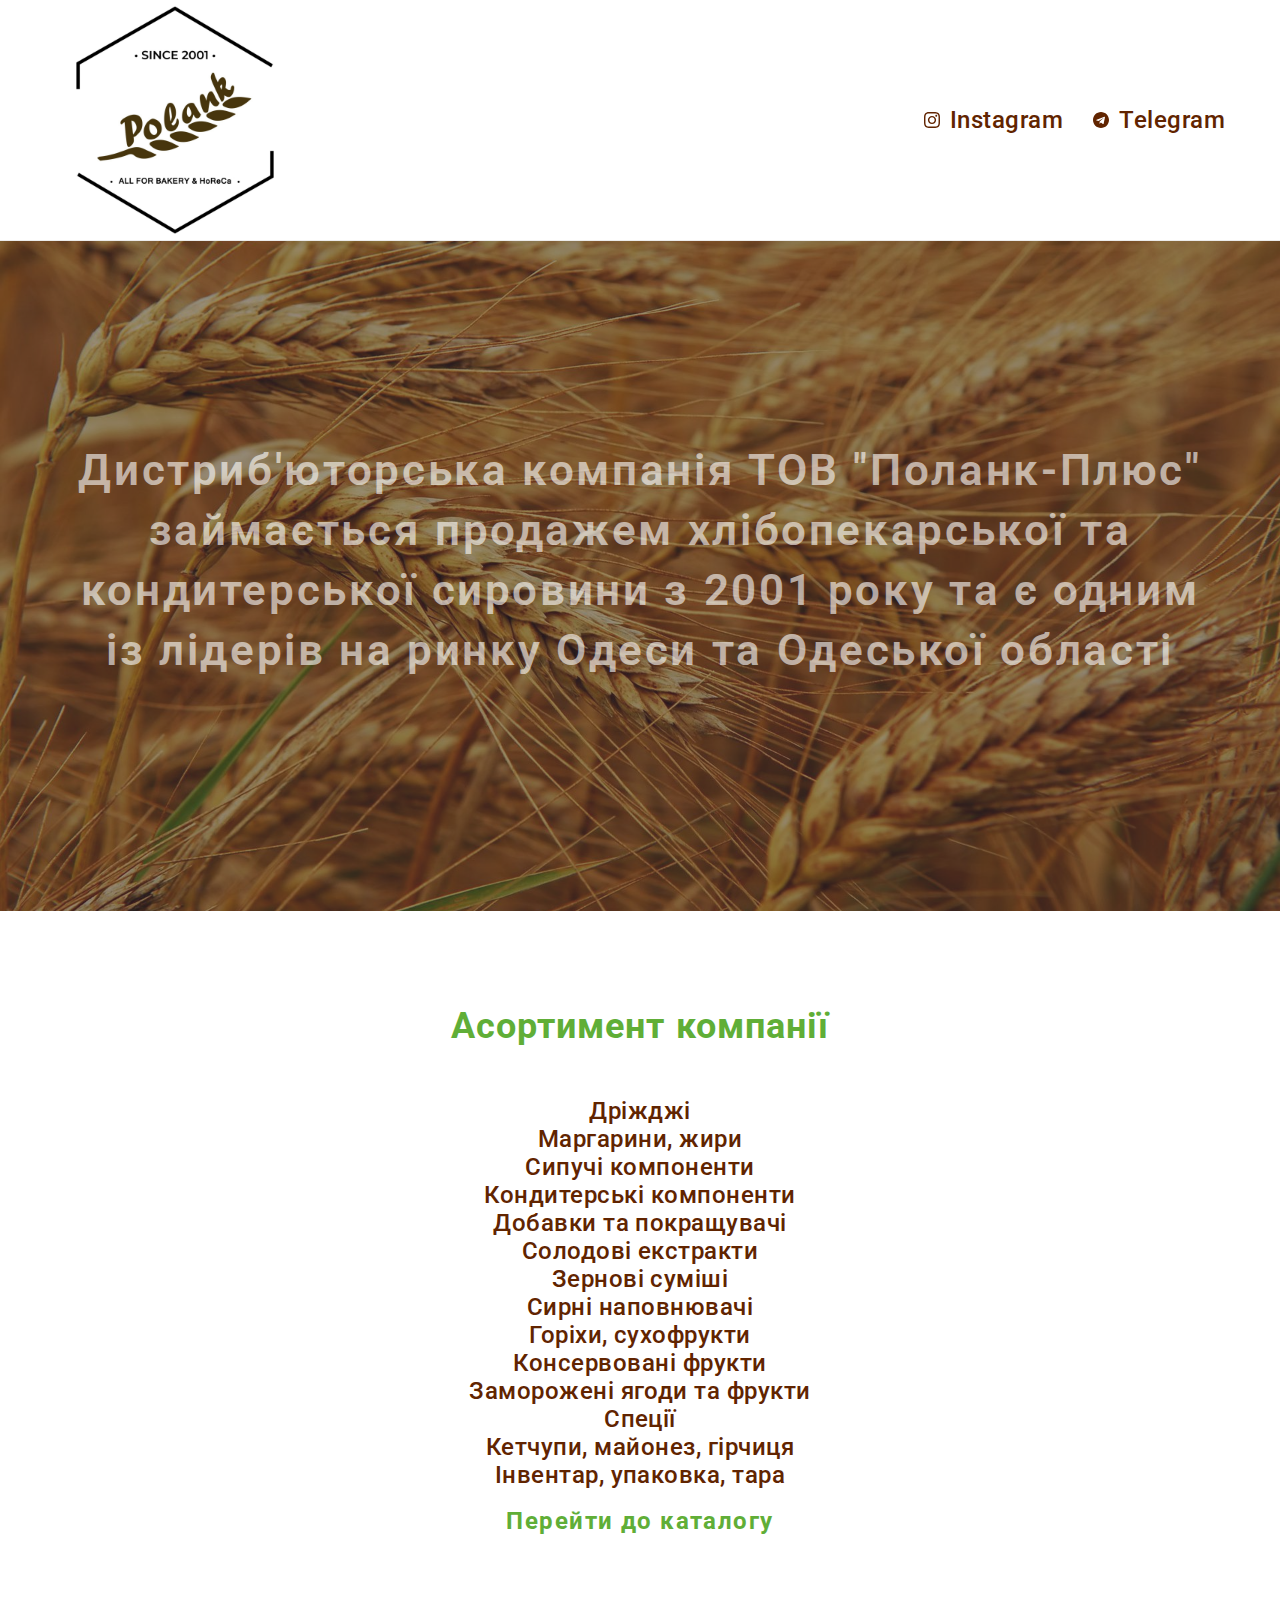
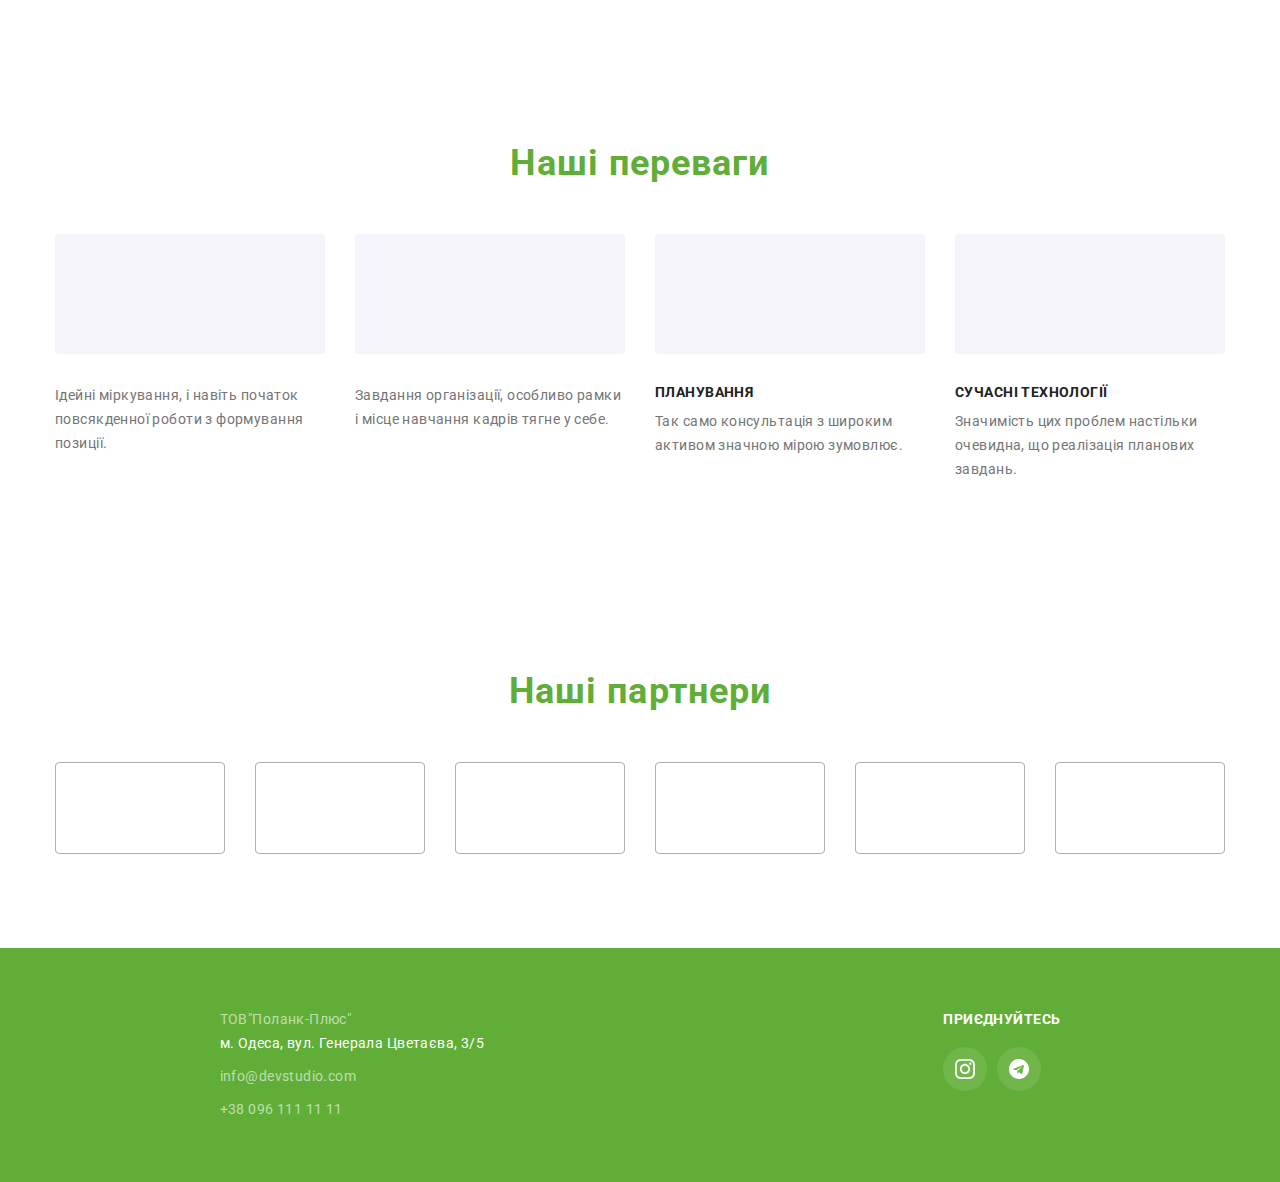
==== index.html @ c9518c66 "2" ====
<!DOCTYPE html>
<html lang="uk">
  <head>
    <meta charset="UTF-8" />
    <meta http-equiv="X-UA-Compatible" content="IE=edge" />
    <meta name="viewport" content="width=device-width, initial-scale=1.0" />
    <link
      rel="stylesheet"
      href="https://cdnjs.cloudflare.com/ajax/libs/modern-normalize/1.1.0/modern-normalize.min.css    "
    />
    <link rel="stylesheet" href="./css/main.min.css" />

    <title>Document</title>
    <link rel="preconnect" href="https://fonts.googleapis.com" />
    <link rel="preconnect" href="https://fonts.gstatic.com" crossorigin />
    <link
      href="https://fonts.googleapis.com/css2?family=Raleway:wght@700&family=Roboto:wght@400;500;700;900&display=swap"
      rel="stylesheet"
    />
  </head>
  <body>
    
      <header class="header">
        <div class="header__container container">
          <nav class="nav">
            <img src="./images/logo.png" alt="Logo" width="240px" height="240px">
          </nav>
          <ul class="contacts-list">
            <li class="contacts-list__item item">
      
              <a class="contacts-list__link" href="mailto:info@devstudio.com"
                >
                <svg class="contacts-list__icon " wigth="40" height="40">
                  <use href="./images/symbol-defs.svg#icon-instagram"></use>
                </svg>
                Instagram
              </a>
            </li>
            <li class="contacts-list__item item">
            
              <a class="contacts-list__link" href="tel:+380961111111"
                >
                <svg class="contacts-list__icon" wigth="40" height="40">
                  <use href="./images/symbol-defs.svg#icon-telegram"></use>
                </svg>
              Telegram</a
              >
            </li>
          </ul>
          
        </div>
      </header>
     <section class="section hero">
     <div class="container">
       <p class="hero__title">Дистриб'юторська компанія ТОВ "Поланк-Плюс" займається продажем хлібопекарської та кондитерської сировини з 2001 року та є одним із лідерів на ринку Одеси та Одеської області</p>
      <!-- <button class="hero__button" type="button" data-modal-open>Перейти до каталогу</button> -->
     </div>
    </section>
     <section class="section">
     <div class="container">
      <h2 class="title">Асортимент компанії</h2>
      <ul class="price">
        <li class="price-position">Дріжджі</li>
        <li class="price-position">Маргарини, жири</li>
        <li class="price-position">Сипучі компоненти</li>
        <li class="price-position">Кондитерські компоненти</li>
        <li class="price-position">Добавки та покращувачі</li>
        <li class="price-position">Солодові екстракти</li>
        <li class="price-position">Зернові суміші</li>
        <li class="price-position">Сирні наповнювачі</li>
        <li class="price-position">Горіхи, сухофрукти</li>
        <li class="price-position">Консервовані фрукти</li>
        <li class="price-position">Заморожені ягоди та фрукти</li>
        <li class="price-position">Спеції</li>
        <li class="price-position">Кетчупи, майонез, гірчиця</li>
        <li class="price-position">Інвентар, упаковка, тара</li>
      </ul>
      <button class="hero__button" type="button" data-modal-open>Перейти до каталогу</button>
     </div>
    </section>
    <section class="section">
      <div class="container">
       <h2 class="title">Наші переваги</h2>
        <ul class="benefits">
         <li class="item benefits__item">
           <div class="benefits__icon">
             <svg widht="70" height="70">
             <use href="./images/icons.svg#icon-antenna--"></use>
             </svg>
           </div>  
           <h3 class="benefits__title"></h3>
           <p class="benefits__text">
             Ідейні міркування, і навіть початок повсякденної роботи з формування
             позиції.
           </p>
         </li>
         <li class="item benefits__item">
           <div class="benefits__icon">
             <svg widht="70" height="70">
               <use href="./images/icons.svg#icon-clock"></use>
             </svg>
           </div>
           <h3 class="benefits__title"></h3>
           <p class="benefits__text">
             Завдання організації, особливо рамки і місце навчання кадрів тягне у
             себе.
           </p>
         </li>
         <li class="item benefits__item">
           <div class="benefits__icon">
             <svg widht="70" height="70">
               <use href="./images/icons.svg#icon-diagram"></use>
             </svg>
           </div>
           <h3 class="benefits__title">ПЛАНУВАННЯ</h3>
           <p class="benefits__text">
             Так само консультація з широким активом значною мірою зумовлює.
           </p>
         </li>
         <li class="item benefits__item">
           
           <div class="benefits__icon">
             <svg  widht="70" height="70">
               <use href="./images/icons.svg#icon-astronaut"></use>
             </svg>
           </div>
           <h3 class="benefits__title">СУЧАСНІ ТЕХНОЛОГІЇ</h3>
           <p class="benefits__text">
             Значимість цих проблем настільки очевидна, що реалізація планових
             завдань.
           </p>
         </li>
       </ul>
      </div>
    </section>
    <!-- <section class="about section">
     <div class="container">
      <h2 class="title">Наші переваги</h2>
      <ul class="section-work">
        <li class="item">
          <img src="./images/q.jpg" alt="Приклад робіт 1" width="370" />
          <div class="img-caption">Десктопні додатки</div>
        </li>
        <li class="item">
          <img src="./images/w.jpg" alt="Приклад робіт 2" width="370" />
          <div class="img-caption">Мобільні додатки</div>
        </li>
        <li class="item">
          <img src="./images/e.jpg" alt="Приклад робіт 3" width="370" />
          <div class="img-caption">Дизайнерські рішення</div>
        </li>
      </ul>
    </div>
    </section>
    <section class="section team">
     <div class="container">
       -->
       <section class="section">
        <div class="container">
        <h2 class="title">Наші партнери</h2>
        <ul class="clients-list">
          <li class="clients-item">
            <a class="clients-link" href="">
              <svg class="clients-icon" wigth="106" height="60">
                <use href="./images/icons.svg#icon-logoone"></use>
              </svg>
            </a>

          </li>
          <li class="clients-item">
            <a class="clients-link" href="">
              <svg class="clients-icon" wigth="106" height="60">
                <use href="./images/icons.svg#icon-logotwo" ></use>
              </svg>
            </a>

          </li>
          <li class="clients-item">
            <a class="clients-link" href="">
              <svg class="clients-icon" wigth="106" height="60">
                <use href="./images/icons.svg#icon-logothree"></use>
              </svg>
            </a>

          </li>
          <li class="clients-item">
            <a class="clients-link" href="">
              <svg class="clients-icon" wigth="106" height="60">
                <use href="./images/icons.svg#icon-logofour" ></use>
              </svg>
            </a>

          </li>
          <li class="clients-item">
            <a class="clients-link" href="">
              <svg class="clients-icon" wigth="106" height="60">
                <use href="./images/icons.svg#icon-logofive" ></use>
              </svg>
            </a>
          </li>
          <li class="clients-item">
            <a class="clients-link" href="">
              <svg class="clients-icon" wigth="106" height="60">
                <use href="./images/icons.svg#icon-logosix" ></use>
              </svg>
            </a>

          </li>
        </ul>

      </div>
    </section>
    <footer class="footer">
    <div class="container footer-content">
      <div>
      <address class="address">
        <p class="footer-contacts">ТОВ"Поланк-Плюс"</p>
        <ul class="address-list">
          <li class="item">
            <span class="address-text">м. Одеса, вул. Генерала Цветаєва, 3/5</span>
          </li>
          <li class="item">
            <a class="footer-contacts" href="mailto:info@devstudio.com"
              >info@devstudio.com
            </a>
          </li>
          <li class="item">
            <a class="footer-contacts" href="tel:+380961111111"
              >+38 096 111 11 11</a
            >
          </li>
        </ul>
      </address>
    </div>
    <div class="footer-list"> <h3 class="footer-list-name">ПРИЄДНУЙТЕСЬ</h3>
       <ul class="team-group">
        <li class="footer-group" >
          <a class="footer-link" href="">
          <svg class="footer-icon" width="20" height="20">
            <use href="./images/symbol-defs.svg#icon-instagram"></use>
          </svg>
        </a>
        </li>
        <li class="footer-group">
          <a class="footer-link" href="">
          <svg class="footer-icon" width="20" height="20">
            <use href="./images/symbol-defs.svg#icon-telegram"></use>
          </svg>
        </a>
        </li>
        
         </ul>
    </div>
    </div>
    </footer>
   
    <script src="./JS/mobile-menu.js"></script>
    <script src="./JS/modal.js"></script>
  </body>
</html>
---- css/main.min.css ----
ul,p{padding:0;margin:0}img{display:block;max-width:100%;height:auto}li{list-style:none}.item{list-style:none}.works-button{margin-bottom:50px;display:flex;justify-content:center;gap:8px}.hero__button{border:0;display:inline-block;margin:auto;padding:10px 24px;font-family:"Roboto",sans-serif;background-color:rgba(28,28,28,0);font-weight:700;font-size:24px;line-height:1.875;display:flex;text-align:center;letter-spacing:.06em;color:var(--accent-text-color);cursor:pointer;border-radius:4px;transition-property:background-color;transition-duration:250ms;transition-timing-function:cubic-bezier(0.4, 0, 0.2, 1)}.hero__button:hover,.hero__button:focus{background-color:var(--accent-text-color);color:var(--light-color)}.portfolio-button{padding:6px 22px;font-family:"Roboto",sans-serif;font-weight:500;font-size:16px;line-height:1.625;text-align:center;letter-spacing:.03em;color:var(--basic-text-color);background-color:var(--bcg-button-color);cursor:pointer;border:0px;border-radius:4px;transition-property:background-color,color,box-shadow;transition-duration:250ms;transition-timing-function:cubic-bezier(0.4, 0, 0.2, 1)}.portfolio-button:hover,.portfolio-button:focus{color:var(--light-color);background-color:var(--accent-text-color);box-shadow:0px 1px 1px rgba(0,0,0,.12),0px 4px 4px rgba(0,0,0,.06),1px 4px 6px rgba(0,0,0,.16)}.footer-button{display:flex;gap:10px;align-items:center;text-align:center;padding:10px 28px;cursor:pointer;background-color:var(--accent-text-color);border:1px solid var(--bcg-focus-button);border-radius:4px;box-shadow:0px 4px 4px rgba(0,0,0,.15);font-weight:700;font-size:16px;line-height:1.875;letter-spacing:.06em;color:var(--light-color);margin-top:20px;margin-left:auto;margin-right:auto}.footer-button:hover,.footer-button:focus{background-color:var(--bcg-focus-button)}@media screen and (min-width: 1200px){.footer-button{margin-top:0}}.modal-button{display:flex;margin:auto;padding:10px 52px;cursor:pointer;background-color:var(--accent-text-color);border:1px solid var(--bcg-focus-button);border-radius:4px;box-shadow:0px 4px 4px rgba(0,0,0,.15);font-weight:700;font-size:16px;line-height:1.875;letter-spacing:.06em;color:var(--light-color)}.modal-button:hover,.modal-button:focus{background-color:var(--bcg-focus-button)}.container{min-width:320px;max-width:1200px;width:100%;margin:0 auto;padding:0px 15px}@media screen and (min-width: 480px){.container{max-width:480px}}@media screen and (min-width: 768px){.container{max-width:768px}}@media screen and (min-width: 1200px){.container{max-width:1200px}}.nav__logo{display:flex;font-family:"Raleway",sans-serif;font-weight:700;font-size:24px;line-height:1.1666;letter-spacing:.03em;color:var(--accent-text-color);text-decoration:none}.logo-style{color:var(--logo-color)}.logo-style-footer{color:var(--light-color)}.backdrop{position:fixed;width:100%;height:100%;top:0;background-color:rgba(0,0,0,.1);transition:opacity 250ms linear,visibility 250ms linear}.backdrop.is-hidden .modal{transform:scale(0)}.modal{position:absolute;width:calc(100% - 30px);max-width:450px;background-color:var(--light-color);border-radius:4px;top:50%;left:50%;transform:translate(-50%, -50%);transition:transform 250ms linear;padding:40px}@media screen and (min-width: 1200px){.modal{max-width:528px;min-height:581px}}.modal-close{position:absolute;right:8px;top:8px;display:flex;align-items:center;justify-content:center;width:30px;height:30px;border:1px solid rgba(0,0,0,.1);border-radius:50%;background-color:rgba(0,0,0,0);cursor:pointer}.modal-close:focus,.modal-close:hover{fill:var(--accent-text-color)}.is-hidden{opacity:0;visibility:hidden;pointer-events:none}.modal-title{margin-bottom:12px;font-weight:700;font-size:20px;line-height:1.15;text-align:center;letter-spacing:.03em;color:var(--basic-text-color)}.modal-input{width:100%;max-width:448px;height:40px;font-size:12px;border-radius:4px;border:1px solid rgba(33,33,33,.2);padding-left:42px;outline:rgba(0,0,0,0);transition-property:border;transition-duration:250ms;transition-timing-function:cubic-bezier(0.4, 0, 0.2, 1)}.modal-input:focus{border:1px solid var(--accent-text-color)}.modal-icon{position:absolute;left:12px;top:50%;transform:translateY(-50%)}.modal-input:focus+.modal-icon{fill:var(--accent-text-color)}.input-wrapper{position:relative;margin-bottom:10px}.input-label{display:block;margin-bottom:4px;font-weight:400;font-size:12px;line-height:14px;letter-spacing:.01em;color:var(--secondary-text-color)}.modal-comment{width:100%;max-width:448px;height:120px;font-size:12px;border:1px solid rgba(33,33,33,.2);border-radius:4px;padding:12px 16px;resize:none;outline:rgba(0,0,0,0);transition-property:border;transition-duration:250ms;transition-timing-function:cubic-bezier(0.4, 0, 0.2, 1)}.modal-comment::-moz-placeholder{font-weight:400;font-size:12px;line-height:1.1666;letter-spacing:.01em;color:rgba(117,117,117,.5)}.modal-comment:-ms-input-placeholder{font-weight:400;font-size:12px;line-height:1.1666;letter-spacing:.01em;color:rgba(117,117,117,.5)}.modal-comment::placeholder{font-weight:400;font-size:12px;line-height:1.1666;letter-spacing:.01em;color:rgba(117,117,117,.5)}.modal-comment:focus{border:1px solid var(--accent-text-color)}.label-checkbox{display:flex;align-items:center;justify-content:center;font-size:14px;line-height:1.7142;letter-spacing:.03em;color:var(--secondary-text-color)}.contract{position:relative;text-decoration:none;color:var(--accent-text-color)}.contract::before{content:"";position:absolute;bottom:-1px;left:0;width:100%;height:1px;background-color:var(--accent-text-color)}.modal-checkbox{margin-top:20px;margin-bottom:30px}.checkbox{width:16px;height:15px;border:2px solid var(--basic-text-color);border-radius:2px;margin-right:7px;display:flex;align-items:center;justify-content:center}.checkbox:hover{border:2px solid var(--accent-text-color)}.modal-check:focus+.checkbox{border-color:var(--accent-text-color)}.modal-check:checked+.checkbox{background-color:var(--accent-text-color);border:none}.checkbpx-text{font-style:normal}.section{padding-top:60px;padding-bottom:60px;border:1px}@media screen and (min-width: 1200px){.section{padding-top:94px;padding-bottom:94px}}.section-benefits,.section-work,.section-team{display:flex;gap:30px}.title{margin-top:0;margin-bottom:30px;font-weight:700;font-size:28px;line-height:1.1785;text-align:center;letter-spacing:.03em;color:var(--accent-text-color)}@media screen and (min-width: 1200px){.title{font-weight:700;font-size:36px;line-height:1.1666;text-align:center;letter-spacing:.03em;margin-bottom:50px}}.visually-hidden{position:absolute;width:1px;height:1px;margin:-1px;border:0;padding:0;white-space:nowrap;-webkit-clip-path:inset(100%);clip-path:inset(100%);clip:rect(0 0 0 0);overflow:hidden}.benefits__title{display:flex;align-items:center;justify-content:center;margin-top:0;margin-bottom:10px;font-weight:700;font-size:14px;line-height:1.1428;letter-spacing:.03em;text-transform:uppercase;color:var(--basic-text-color)}@media screen and (min-width: 768px){.benefits__title{display:block}}.benefits__item{max-width:100%}@media screen and (min-width: 768px){.benefits__item{flex-basis:calc((100% - 30px)/2)}}@media screen and (min-width: 1200px){.benefits__item{flex-basis:calc((100% - 90px)/4);overflow:hidden}}.benefits__icon{display:flex;border-radius:4px;background-color:var(--bcg-button-color);height:120px;align-items:center;justify-content:center;margin-bottom:30px}.benefits{width:100%;display:flex;flex-wrap:wrap;gap:30px;justify-content:center}@media screen and (min-width: 1200px){.benefits{flex-wrap:nowrap}}.benefits__text{font-size:14px;line-height:1.7142;letter-spacing:.03em;color:var(--secondary-text-color)}.price-position{display:flex;align-items:center;justify-content:center;list-style:circle;font-weight:500;font-size:24px;line-height:1.1666;letter-spacing:.02em;color:var(--polank-color)}.clients-list{display:flex;flex-wrap:wrap;flex-basis:calc((100% - 90px)/3);justify-content:center;align-items:center;gap:30px}@media screen and (min-width: 768px){.clients-list{flex-basis:calc((100% - 60px)/2)}}@media screen and (min-width: 1200px){.clients-list{flex-basis:calc((100% - 150px)/6)}}.clients-item{width:calc((100% - 30px)/2)}@media screen and (min-width: 768px){.clients-item{width:calc((100% - 60px)/3)}}@media screen and (min-width: 1200px){.clients-item{width:calc((100% - 150px)/6)}}.clients-link{display:flex;align-items:center;justify-content:center;height:92px;border:1px solid var(--icon-color);border-radius:4px;color:#afb1b8;transition-property:color,border;transition-duration:250ms;transition-timing-function:cubic-bezier(0.4, 0, 0.2, 1)}.clients-link:hover,.clients-link:focus{color:var(--accent-text-color);border:1px solid var(--accent-text-color)}.clients-icon{fill:currentColor}.footer{background-color:var(--accent-text-color);padding-top:60px;padding-bottom:60px}.logo-footer{display:flex;align-items:center;justify-content:center;margin-bottom:20px}@media screen and (min-width: 1200px){.logo-footer{display:inline-block}}.address-list{gap:9px}.address{font-style:normal}.address-text{align-items:center;justify-content:center;font-weight:400;font-size:14px;line-height:1.7142;letter-spacing:.03em;color:var(--light-color)}@media screen and (min-width: 1200px){.address-text{align-items:baseline;justify-content:baseline}}.footer-contacts{display:flex;align-items:center;justify-content:center;font-weight:400;font-size:14px;line-height:1.7142;letter-spacing:.03em;color:var(--contacts-text-color);text-decoration:none;transition-property:color;transition-duration:250ms;transition-timing-function:cubic-bezier(0.4, 0, 0.2, 1)}@media screen and (min-width: 1200px){.footer-contacts{display:block;align-items:baseline;justify-content:baseline}}.footer-contacts:hover,.footer-contacts:focus{color:var(--accent-text-color)}.footer-list-name{display:flex;align-items:center;justify-content:center;color:var(--light-color);font-weight:700;font-size:14px;line-height:1.1428;letter-spacing:.03em;margin-bottom:20px;margin-top:0}.footer-content{display:flex;flex-wrap:wrap;align-items:center;justify-content:center;transition-property:color;transition-duration:250ms;transition-timing-function:cubic-bezier(0.4, 0, 0.2, 1)}@media screen and (min-width: 768px){.footer-content{justify-content:space-around;align-items:baseline;gap:60px}}@media screen and (min-width: 1200px){.footer-content{flex-wrap:nowrap;align-items:baseline}}.footer-list{display:flex;flex-direction:column;margin-top:60px;margin-bottom:60px}@media screen and (min-width: 768px){.footer-list{flex-direction:column;flex-wrap:wrap;align-items:center;justify-content:center;margin:0}}@media screen and (min-width: 1200px){.footer-list{flex-direction:column;flex-wrap:wrap;align-items:baseline;margin-left:70px}}.footer-link{display:flex;align-items:center;justify-content:center;border:1px;border-radius:50%;width:44px;height:44px;color:var(--light-color);background-color:rgba(255,255,255,.1);transition-property:background-color;transition-duration:250ms;transition-timing-function:cubic-bezier(0.4, 0, 0.2, 1)}.footer-link:hover,.footer-link:focus{background-color:var(--accent-text-color)}.footer-icon{fill:currentColor}.footer-input{width:358px;height:50px;border:1px solid rgba(255,255,255,.3);border-radius:4px;background-color:var(--bcg-color);padding:15px 16px;color:var(--light-color)}@media screen and (min-width: 1200px){.footer-form{display:flex;gap:12px}}.subscription{display:flex;flex-direction:column;align-items:center}@media screen and (min-width: 1200px){.subscription{margin-left:auto;align-items:baseline}}.footer-group{display:flex;align-items:center;justify-content:center}.address-list .item:not(:last-child){margin-bottom:9px}.nav,.nav-menu{display:flex;align-items:center}.header{border-bottom:1px solid var(--header-border);padding-top:16px;padding-bottom:16px}@media screen and (min-width: 768px){.header{padding-top:0px;padding-bottom:0px}}@media screen and (min-width: 1200px){.header{padding-top:0px;padding-bottom:0px}}.header__container{display:flex;align-items:center;justify-content:space-between}@media screen and (min-width: 768px){.header__container{justify-content:space-between}}.hero{background-image:url(../images/fon.png);background-color:var(--bcg-color);background-repeat:no-repeat;background-position:center;background-size:cover;margin:auto;padding-top:118px;padding-bottom:118px}@media screen and (min-width: 1200px){.hero{max-width:1600px;padding-top:200px;padding-bottom:200px}}.hero__title{margin-top:0;margin-bottom:30px;font-weight:600;font-size:26px;line-height:1.6153;text-align:center;letter-spacing:.06em;text-transform:none;color:var(--contacts-text-color)}@media screen and (min-width: 1200px){.hero__title{font-size:44px;line-height:1.3636}}.works{display:flex;flex-wrap:wrap;gap:30px}.work-name{font-weight:700;font-size:18px;line-height:2;letter-spacing:.06em;color:var(--basic-text-color);margin-top:0;margin-bottom:4px}.work-form{font-weight:400;font-size:16px;line-height:1.875;letter-spacing:.03em;color:var(--secondary-text-color)}.work-link{display:block;text-decoration:none;transition-property:box-shadow;transition-duration:250ms;transition-timing-function:cubic-bezier(0.4, 0, 0.2, 1)}.work-link:hover,.work-link:focus{box-shadow:0px 1px 1px rgba(0,0,0,.12),0px 4px 4px rgba(0,0,0,.06),1px 4px 6px rgba(0,0,0,.16)}.work-img{position:relative;overflow:hidden}.works-caption{opacity:0;position:absolute;display:flex;align-items:center;justify-content:center;padding:0 24px;width:100%;height:100%;bottom:0;font-size:18px;line-height:28px;letter-spacing:.03em;color:var(--light-color);background-color:rgba(33,150,243,.9);transform:translateY(100%);transition-duration:250ms;transition-timing-function:cubic-bezier(0.4, 0, 0.2, 1)}.work-link:focus .works-caption,.work-link:hover .works-caption{transform:translateY(0);opacity:1}.team-name{margin-top:0;margin-bottom:10px}.description{padding:30px 0px}.section-team{display:flex;flex-wrap:wrap;align-items:center;justify-content:center}.work-description{padding:24px 20px;border-left:1px solid var(--card-border);border-right:1px solid var(--card-border);border-bottom:1px solid var(--card-border)}.section-team .item{max-width:100%;background-color:var(--light-color);box-shadow:0px 2px 1px 0px rgba(0,0,0,.2);border-radius:0px 0px 4px 4px}@media screen and (min-width: 768px){.section-team .item{flex-basis:calc((100% - 30px)/2)}}@media screen and (min-width: 1200px){.section-team .item{flex-basis:calc((100% - 90px)/4)}}.team-group{display:flex;align-items:center;justify-content:center;gap:10px}.team-link{display:flex;align-items:center;justify-content:center;list-style:none}.link-networks{display:flex;color:#afb1b8;border:1px;border-radius:50%;width:44px;height:44px;justify-content:center;align-items:center;transition-property:background-color,color;transition-duration:250ms;transition-timing-function:cubic-bezier(0.4, 0, 0.2, 1)}.link-networks:hover,.link-networks:focus{color:#fff;background-color:var(--accent-text-color)}.team-icon{fill:currentColor}.team-icon:hover,.team-icon:focus{fill:currentColor}.team-name{font-weight:500;font-size:16px;line-height:1.1875;text-align:center;letter-spacing:.03em;color:var(--basic-text-color)}.team-post{font-weight:400;font-size:16px;line-height:1.1875;text-align:center;letter-spacing:.03em;color:var(--secondary-text-color);margin-bottom:16px}.photo-team{max-width:100%;height:auto}.works .item{flex-basis:calc((100% - 60px)/3)}.section-work .item{position:relative}.img-caption{position:absolute;padding:27px 0px;bottom:0;width:100%;font-weight:700;font-size:14px;line-height:1.1428;text-align:center;letter-spacing:.03em;text-transform:uppercase;color:var(--light-color);background-color:rgba(47,48,58,.8)}.about.section{padding-top:0;display:none}@media screen and (min-width: 1200px){.about.section{display:flex}}body{font-family:"Roboto",sans-serif}:root{--basic-text-color: #212121;--accent-text-color: rgba(96, 174, 55);--light-color: #ffffff;--secondary-text-color: #757575;--contacts-text-color: rgba(255, 255, 255, 0.6);--logo-color: #000000;--bcg-color: #2f303a;--bcg-button-color: #f5f4fa;--bcg-focus-button: #188ce8;--card-border: #eeee;--header-border: #ececec;--icon-color: #afb1b8;--polank-color: rgba(97, 36, 0)}@media screen and (min-width: 768px){.nav-menu{margin-left:93px}}.nav-menu__item{margin-right:50px}.nav-menu__item:last-child{margin-right:0}.nav-menu__link{display:none;font-weight:500;font-size:14px;line-height:1.1428;letter-spacing:.02em;color:var(--basic-text-color);text-decoration:none;padding-top:32px;padding-bottom:32px;transition-property:color;transition-duration:250ms;transition-timing-function:cubic-bezier(0.4, 0, 0.2, 1)}.nav-menu__link:hover,.nav-menu__link:focus{color:var(--accent-text-color)}@media screen and (min-width: 768px){.nav-menu__link{display:flex}}.nav-menu__link--current{position:relative}.nav-menu__link--current::before{content:"";position:absolute;bottom:-1px;left:0;width:100%;height:4px;border-radius:2px;background-color:var(--accent-text-color)}.nav-menu__link .nav-menu__link--current{color:var(--accent-text-color)}.nav-menu__link--current{color:var(--accent-text-color)}.contacts-item{display:flex;align-items:center;justify-content:center;width:16px;height:12px}.contacts-list__icon{width:16px;margin-right:10px;fill:currentColor}.contacts-list__icon:hover,.contacts-list__icon:focus{fill:var(--accent-text-color)}.contacts-list{display:flex;flex-direction:column;margin-left:auto}@media screen and (min-width: 1200px){.contacts-list{display:flex;flex-direction:row;margin-left:auto}}.contacts-list__item:not(:last-child){margin-bottom:10px}@media screen and (min-width: 1200px){.contacts-list__item:not(:last-child){margin-right:30px;margin-bottom:0}}.contacts-list__link{display:flex;align-items:center;font-weight:500;font-size:24px;line-height:1.1666;letter-spacing:.02em;color:var(--polank-color);text-decoration:none;transition-property:color;transition-duration:250ms;transition-timing-function:cubic-bezier(0.4, 0, 0.2, 1)}.contacts-list__link:hover,.contacts-list__link:focus{color:var(--accent-text-color)}.contacts-list__link:not(:last-child){margin-bottom:12px}/*# sourceMappingURL=main.min.css.map */
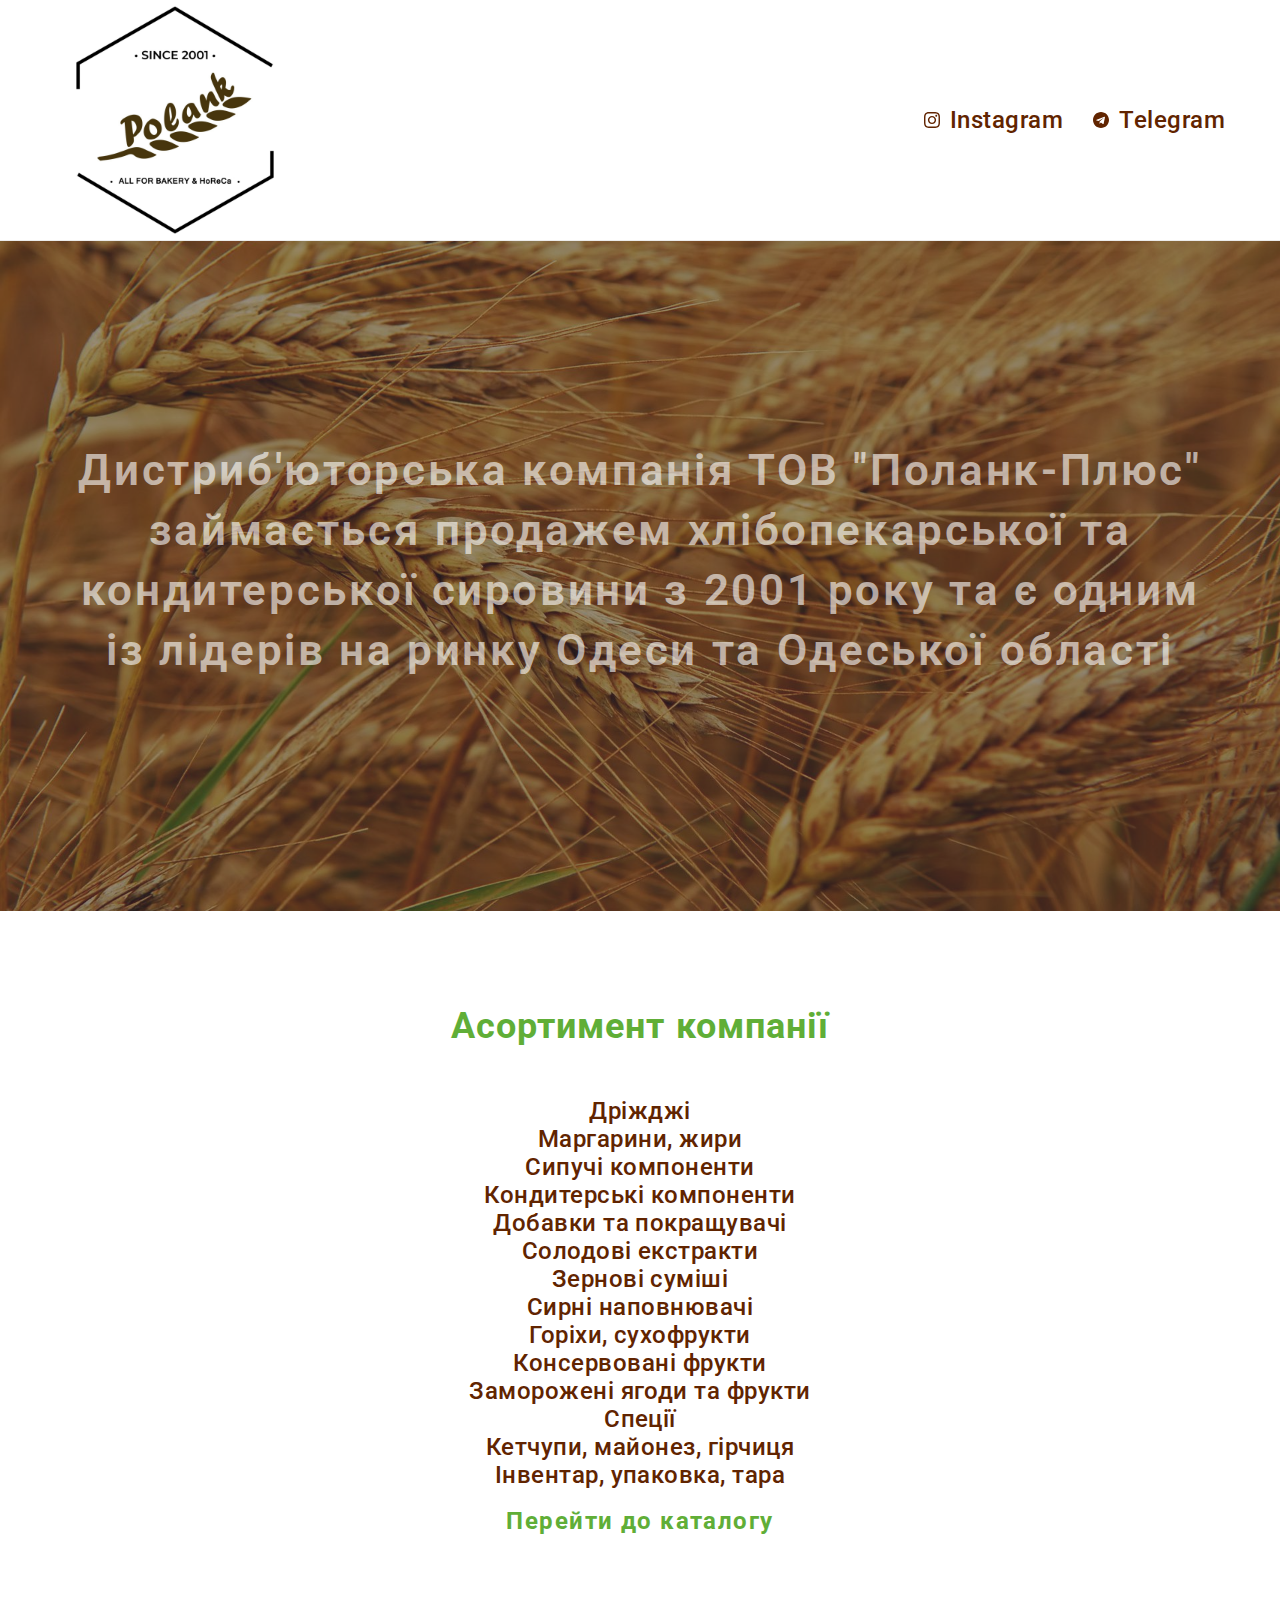
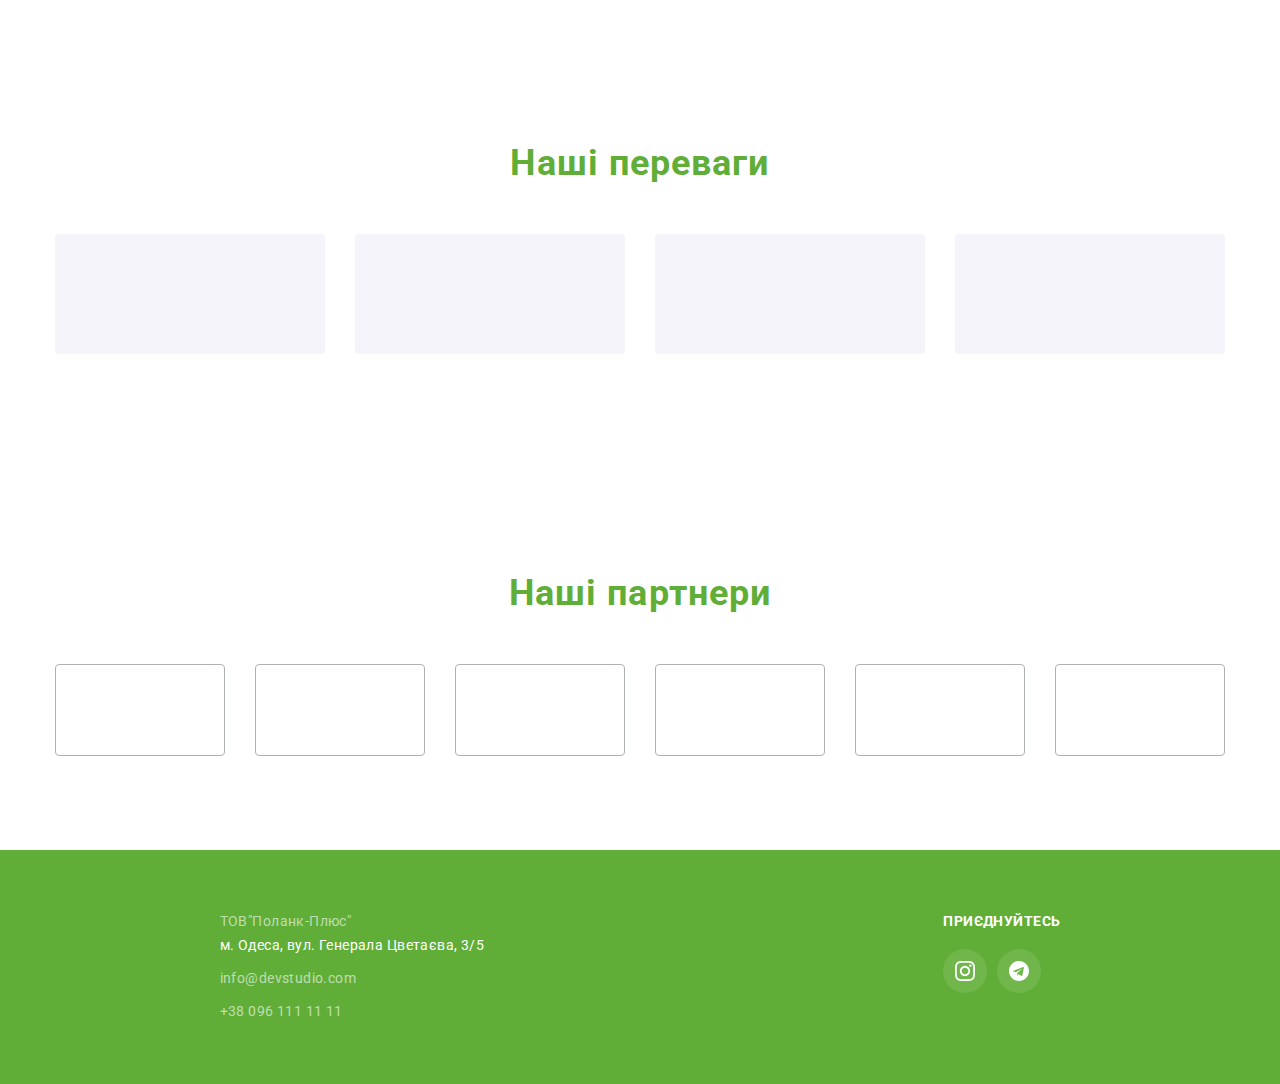
==== commit 9ca8ca51: "2" ====
--- a/index.html
+++ b/index.html
@@ -90,8 +90,8 @@
            </div>  
            <h3 class="benefits__title"></h3>
            <p class="benefits__text">
-             Ідейні міркування, і навіть початок повсякденної роботи з формування
-             позиції.
+             <!-- Ідейні міркування, і навіть початок повсякденної роботи з формування
+             позиції. -->
            </p>
          </li>
          <li class="item benefits__item">
@@ -102,8 +102,8 @@
            </div>
            <h3 class="benefits__title"></h3>
            <p class="benefits__text">
-             Завдання організації, особливо рамки і місце навчання кадрів тягне у
-             себе.
+             <!-- Завдання організації, особливо рамки і місце навчання кадрів тягне у
+             себе. -->
            </p>
          </li>
          <li class="item benefits__item">
@@ -112,9 +112,9 @@
                <use href="./images/icons.svg#icon-diagram"></use>
              </svg>
            </div>
-           <h3 class="benefits__title">ПЛАНУВАННЯ</h3>
-           <p class="benefits__text">
-             Так само консультація з широким активом значною мірою зумовлює.
+           <h3 class="benefits__title"></h3>
+           <p class="benefits__text">
+             <!-- Так само консультація з широким активом значною мірою зумовлює. -->
            </p>
          </li>
          <li class="item benefits__item">
@@ -124,10 +124,10 @@
                <use href="./images/icons.svg#icon-astronaut"></use>
              </svg>
            </div>
-           <h3 class="benefits__title">СУЧАСНІ ТЕХНОЛОГІЇ</h3>
-           <p class="benefits__text">
-             Значимість цих проблем настільки очевидна, що реалізація планових
-             завдань.
+           <h3 class="benefits__title"></h3>
+           <p class="benefits__text">
+             <!-- Значимість цих проблем настільки очевидна, що реалізація планових
+             завдань. -->
            </p>
          </li>
        </ul>
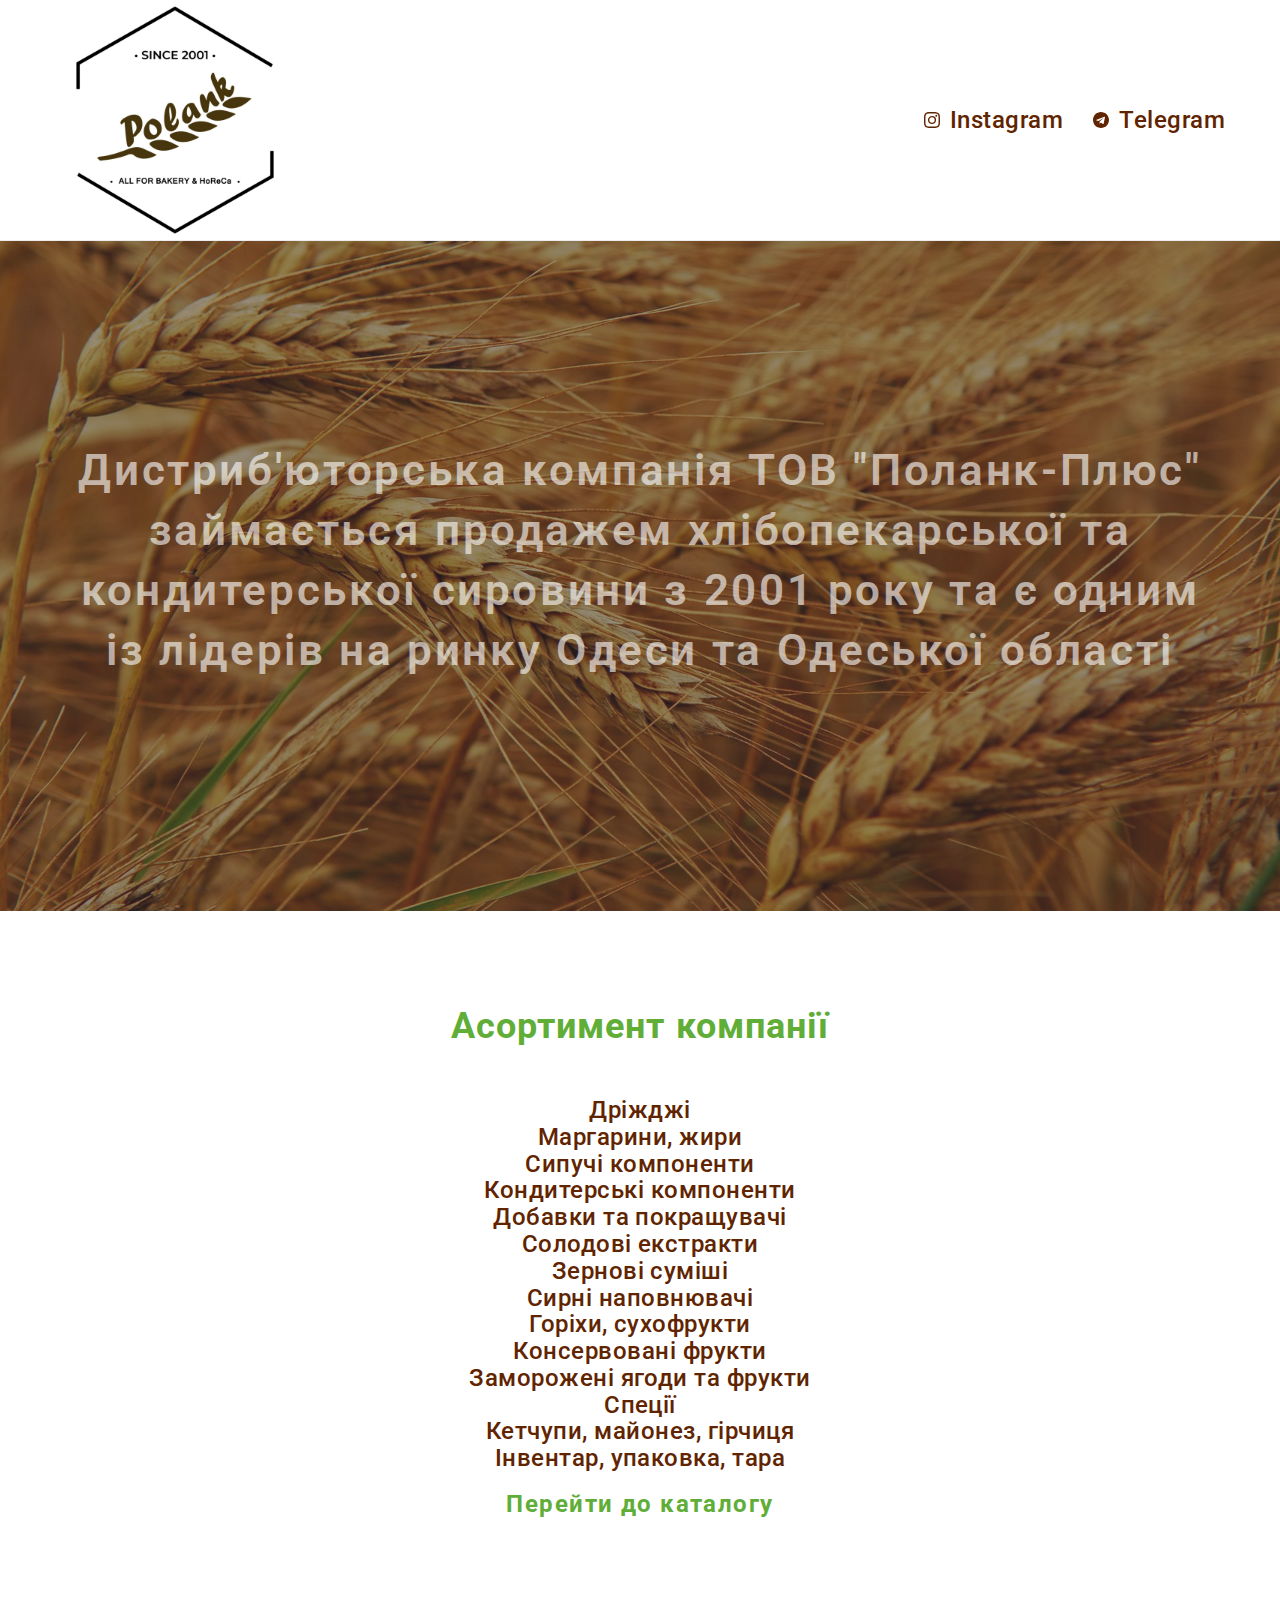
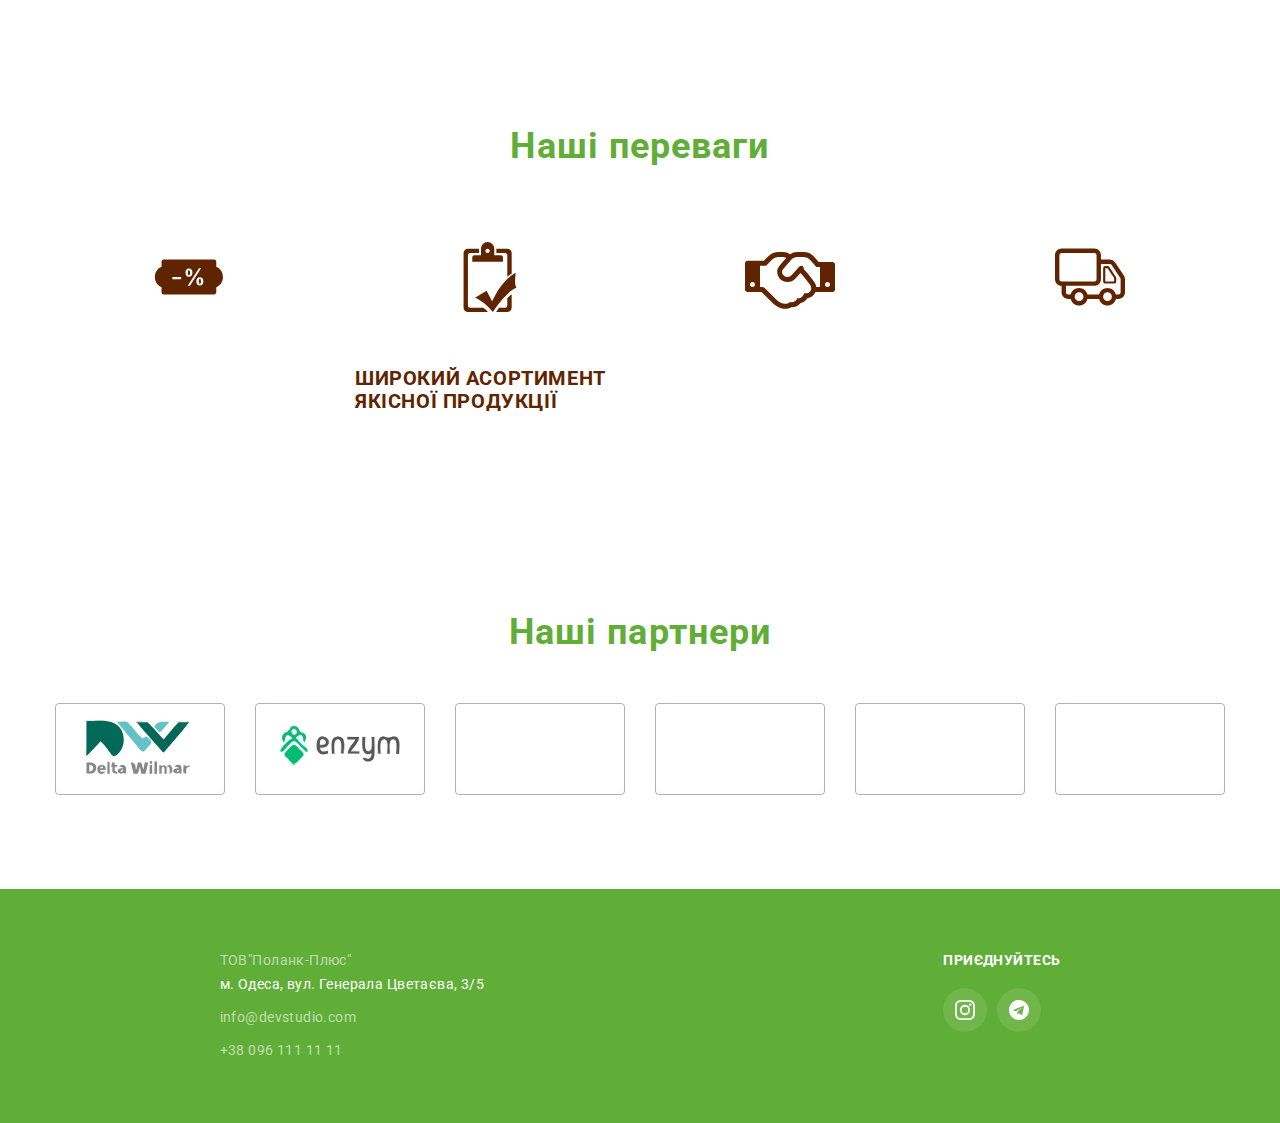
==== commit 989d0c7d: "1" ====
--- a/index.html
+++ b/index.html
@@ -56,7 +56,7 @@
       <!-- <button class="hero__button" type="button" data-modal-open>Перейти до каталогу</button> -->
      </div>
     </section>
-     <section class="section">
+     <section class="section assorti">
      <div class="container">
       <h2 class="title">Асортимент компанії</h2>
       <ul class="price">
@@ -67,7 +67,7 @@
         <li class="price-position">Добавки та покращувачі</li>
         <li class="price-position">Солодові екстракти</li>
         <li class="price-position">Зернові суміші</li>
-        <li class="price-position">Сирні наповнювачі</li>
+        <li class="price-position">Сирні наповнювачі </li>
         <li class="price-position">Горіхи, сухофрукти</li>
         <li class="price-position">Консервовані фрукти</li>
         <li class="price-position">Заморожені ягоди та фрукти</li>
@@ -84,8 +84,8 @@
         <ul class="benefits">
          <li class="item benefits__item">
            <div class="benefits__icon">
-             <svg widht="70" height="70">
-             <use href="./images/icons.svg#icon-antenna--"></use>
+             <svg class="icon" widht="70" height="70">
+             <use href="./images/symbol-defs.svg#icon-discout"></use>
              </svg>
            </div>  
            <h3 class="benefits__title"></h3>
@@ -96,32 +96,32 @@
          </li>
          <li class="item benefits__item">
            <div class="benefits__icon">
-             <svg widht="70" height="70">
-               <use href="./images/icons.svg#icon-clock"></use>
+             <svg class="icon" widht="70" height="70">
+               <use href="./images/symbol-defs.svg#icon-clipboard"></use>
+             </svg>
+           </div>
+           <h3 class="benefits__title">Широкий асортимент якісної продукції </h3>
+           <p class="benefits__text">
+             <!-- Завдання організації, особливо рамки і місце навчання кадрів тягне у
+             себе. -->
+           </p>
+         </li>
+         <li class="item benefits__item">
+           <div class="benefits__icon">
+             <svg class="icon" widht="70" height="70">
+               <use href="./images/symbol-defs.svg#icon-handshake-o"></use>
              </svg>
            </div>
            <h3 class="benefits__title"></h3>
            <p class="benefits__text">
-             <!-- Завдання організації, особливо рамки і місце навчання кадрів тягне у
-             себе. -->
-           </p>
-         </li>
-         <li class="item benefits__item">
-           <div class="benefits__icon">
-             <svg widht="70" height="70">
-               <use href="./images/icons.svg#icon-diagram"></use>
-             </svg>
-           </div>
-           <h3 class="benefits__title"></h3>
-           <p class="benefits__text">
              <!-- Так само консультація з широким активом значною мірою зумовлює. -->
            </p>
          </li>
          <li class="item benefits__item">
            
            <div class="benefits__icon">
-             <svg  widht="70" height="70">
-               <use href="./images/icons.svg#icon-astronaut"></use>
+             <svg class="icon"  widht="70" height="70">
+               <use href="./images/symbol-defs.svg#icon-truck"></use>
              </svg>
            </div>
            <h3 class="benefits__title"></h3>
@@ -162,15 +162,15 @@
           <li class="clients-item">
             <a class="clients-link" href="">
               <svg class="clients-icon" wigth="106" height="60">
-                <use href="./images/icons.svg#icon-logoone"></use>
-              </svg>
-            </a>
-
-          </li>
-          <li class="clients-item">
-            <a class="clients-link" href="">
-              <svg class="clients-icon" wigth="106" height="60">
-                <use href="./images/icons.svg#icon-logotwo" ></use>
+                <use href="./images/symbol-defs.svg#icon-AnyConvcom__-"></use>
+              </svg>
+            </a>
+
+          </li>
+          <li class="clients-item">
+            <a class="clients-link" href="">
+              <svg class="clients-icon" wigth="106" height="60">
+                <use href="./images/symbol-defs.svg#icon-enzym" ></use>
               </svg>
             </a>
 
--- a/css/main.min.css
+++ b/css/main.min.css
@@ -1 +1 @@
-ul,p{padding:0;margin:0}img{display:block;max-width:100%;height:auto}li{list-style:none}.item{list-style:none}.works-button{margin-bottom:50px;display:flex;justify-content:center;gap:8px}.hero__button{border:0;display:inline-block;margin:auto;padding:10px 24px;font-family:"Roboto",sans-serif;background-color:rgba(28,28,28,0);font-weight:700;font-size:24px;line-height:1.875;display:flex;text-align:center;letter-spacing:.06em;color:var(--accent-text-color);cursor:pointer;border-radius:4px;transition-property:background-color;transition-duration:250ms;transition-timing-function:cubic-bezier(0.4, 0, 0.2, 1)}.hero__button:hover,.hero__button:focus{background-color:var(--accent-text-color);color:var(--light-color)}.portfolio-button{padding:6px 22px;font-family:"Roboto",sans-serif;font-weight:500;font-size:16px;line-height:1.625;text-align:center;letter-spacing:.03em;color:var(--basic-text-color);background-color:var(--bcg-button-color);cursor:pointer;border:0px;border-radius:4px;transition-property:background-color,color,box-shadow;transition-duration:250ms;transition-timing-function:cubic-bezier(0.4, 0, 0.2, 1)}.portfolio-button:hover,.portfolio-button:focus{color:var(--light-color);background-color:var(--accent-text-color);box-shadow:0px 1px 1px rgba(0,0,0,.12),0px 4px 4px rgba(0,0,0,.06),1px 4px 6px rgba(0,0,0,.16)}.footer-button{display:flex;gap:10px;align-items:center;text-align:center;padding:10px 28px;cursor:pointer;background-color:var(--accent-text-color);border:1px solid var(--bcg-focus-button);border-radius:4px;box-shadow:0px 4px 4px rgba(0,0,0,.15);font-weight:700;font-size:16px;line-height:1.875;letter-spacing:.06em;color:var(--light-color);margin-top:20px;margin-left:auto;margin-right:auto}.footer-button:hover,.footer-button:focus{background-color:var(--bcg-focus-button)}@media screen and (min-width: 1200px){.footer-button{margin-top:0}}.modal-button{display:flex;margin:auto;padding:10px 52px;cursor:pointer;background-color:var(--accent-text-color);border:1px solid var(--bcg-focus-button);border-radius:4px;box-shadow:0px 4px 4px rgba(0,0,0,.15);font-weight:700;font-size:16px;line-height:1.875;letter-spacing:.06em;color:var(--light-color)}.modal-button:hover,.modal-button:focus{background-color:var(--bcg-focus-button)}.container{min-width:320px;max-width:1200px;width:100%;margin:0 auto;padding:0px 15px}@media screen and (min-width: 480px){.container{max-width:480px}}@media screen and (min-width: 768px){.container{max-width:768px}}@media screen and (min-width: 1200px){.container{max-width:1200px}}.nav__logo{display:flex;font-family:"Raleway",sans-serif;font-weight:700;font-size:24px;line-height:1.1666;letter-spacing:.03em;color:var(--accent-text-color);text-decoration:none}.logo-style{color:var(--logo-color)}.logo-style-footer{color:var(--light-color)}.backdrop{position:fixed;width:100%;height:100%;top:0;background-color:rgba(0,0,0,.1);transition:opacity 250ms linear,visibility 250ms linear}.backdrop.is-hidden .modal{transform:scale(0)}.modal{position:absolute;width:calc(100% - 30px);max-width:450px;background-color:var(--light-color);border-radius:4px;top:50%;left:50%;transform:translate(-50%, -50%);transition:transform 250ms linear;padding:40px}@media screen and (min-width: 1200px){.modal{max-width:528px;min-height:581px}}.modal-close{position:absolute;right:8px;top:8px;display:flex;align-items:center;justify-content:center;width:30px;height:30px;border:1px solid rgba(0,0,0,.1);border-radius:50%;background-color:rgba(0,0,0,0);cursor:pointer}.modal-close:focus,.modal-close:hover{fill:var(--accent-text-color)}.is-hidden{opacity:0;visibility:hidden;pointer-events:none}.modal-title{margin-bottom:12px;font-weight:700;font-size:20px;line-height:1.15;text-align:center;letter-spacing:.03em;color:var(--basic-text-color)}.modal-input{width:100%;max-width:448px;height:40px;font-size:12px;border-radius:4px;border:1px solid rgba(33,33,33,.2);padding-left:42px;outline:rgba(0,0,0,0);transition-property:border;transition-duration:250ms;transition-timing-function:cubic-bezier(0.4, 0, 0.2, 1)}.modal-input:focus{border:1px solid var(--accent-text-color)}.modal-icon{position:absolute;left:12px;top:50%;transform:translateY(-50%)}.modal-input:focus+.modal-icon{fill:var(--accent-text-color)}.input-wrapper{position:relative;margin-bottom:10px}.input-label{display:block;margin-bottom:4px;font-weight:400;font-size:12px;line-height:14px;letter-spacing:.01em;color:var(--secondary-text-color)}.modal-comment{width:100%;max-width:448px;height:120px;font-size:12px;border:1px solid rgba(33,33,33,.2);border-radius:4px;padding:12px 16px;resize:none;outline:rgba(0,0,0,0);transition-property:border;transition-duration:250ms;transition-timing-function:cubic-bezier(0.4, 0, 0.2, 1)}.modal-comment::-moz-placeholder{font-weight:400;font-size:12px;line-height:1.1666;letter-spacing:.01em;color:rgba(117,117,117,.5)}.modal-comment:-ms-input-placeholder{font-weight:400;font-size:12px;line-height:1.1666;letter-spacing:.01em;color:rgba(117,117,117,.5)}.modal-comment::placeholder{font-weight:400;font-size:12px;line-height:1.1666;letter-spacing:.01em;color:rgba(117,117,117,.5)}.modal-comment:focus{border:1px solid var(--accent-text-color)}.label-checkbox{display:flex;align-items:center;justify-content:center;font-size:14px;line-height:1.7142;letter-spacing:.03em;color:var(--secondary-text-color)}.contract{position:relative;text-decoration:none;color:var(--accent-text-color)}.contract::before{content:"";position:absolute;bottom:-1px;left:0;width:100%;height:1px;background-color:var(--accent-text-color)}.modal-checkbox{margin-top:20px;margin-bottom:30px}.checkbox{width:16px;height:15px;border:2px solid var(--basic-text-color);border-radius:2px;margin-right:7px;display:flex;align-items:center;justify-content:center}.checkbox:hover{border:2px solid var(--accent-text-color)}.modal-check:focus+.checkbox{border-color:var(--accent-text-color)}.modal-check:checked+.checkbox{background-color:var(--accent-text-color);border:none}.checkbpx-text{font-style:normal}.section{padding-top:60px;padding-bottom:60px;border:1px}@media screen and (min-width: 1200px){.section{padding-top:94px;padding-bottom:94px}}.section-benefits,.section-work,.section-team{display:flex;gap:30px}.title{margin-top:0;margin-bottom:30px;font-weight:700;font-size:28px;line-height:1.1785;text-align:center;letter-spacing:.03em;color:var(--accent-text-color)}@media screen and (min-width: 1200px){.title{font-weight:700;font-size:36px;line-height:1.1666;text-align:center;letter-spacing:.03em;margin-bottom:50px}}.visually-hidden{position:absolute;width:1px;height:1px;margin:-1px;border:0;padding:0;white-space:nowrap;-webkit-clip-path:inset(100%);clip-path:inset(100%);clip:rect(0 0 0 0);overflow:hidden}.benefits__title{display:flex;align-items:center;justify-content:center;margin-top:0;margin-bottom:10px;font-weight:700;font-size:14px;line-height:1.1428;letter-spacing:.03em;text-transform:uppercase;color:var(--basic-text-color)}@media screen and (min-width: 768px){.benefits__title{display:block}}.benefits__item{max-width:100%}@media screen and (min-width: 768px){.benefits__item{flex-basis:calc((100% - 30px)/2)}}@media screen and (min-width: 1200px){.benefits__item{flex-basis:calc((100% - 90px)/4);overflow:hidden}}.benefits__icon{display:flex;border-radius:4px;background-color:var(--bcg-button-color);height:120px;align-items:center;justify-content:center;margin-bottom:30px}.benefits{width:100%;display:flex;flex-wrap:wrap;gap:30px;justify-content:center}@media screen and (min-width: 1200px){.benefits{flex-wrap:nowrap}}.benefits__text{font-size:14px;line-height:1.7142;letter-spacing:.03em;color:var(--secondary-text-color)}.price-position{display:flex;align-items:center;justify-content:center;list-style:circle;font-weight:500;font-size:24px;line-height:1.1666;letter-spacing:.02em;color:var(--polank-color)}.clients-list{display:flex;flex-wrap:wrap;flex-basis:calc((100% - 90px)/3);justify-content:center;align-items:center;gap:30px}@media screen and (min-width: 768px){.clients-list{flex-basis:calc((100% - 60px)/2)}}@media screen and (min-width: 1200px){.clients-list{flex-basis:calc((100% - 150px)/6)}}.clients-item{width:calc((100% - 30px)/2)}@media screen and (min-width: 768px){.clients-item{width:calc((100% - 60px)/3)}}@media screen and (min-width: 1200px){.clients-item{width:calc((100% - 150px)/6)}}.clients-link{display:flex;align-items:center;justify-content:center;height:92px;border:1px solid var(--icon-color);border-radius:4px;color:#afb1b8;transition-property:color,border;transition-duration:250ms;transition-timing-function:cubic-bezier(0.4, 0, 0.2, 1)}.clients-link:hover,.clients-link:focus{color:var(--accent-text-color);border:1px solid var(--accent-text-color)}.clients-icon{fill:currentColor}.footer{background-color:var(--accent-text-color);padding-top:60px;padding-bottom:60px}.logo-footer{display:flex;align-items:center;justify-content:center;margin-bottom:20px}@media screen and (min-width: 1200px){.logo-footer{display:inline-block}}.address-list{gap:9px}.address{font-style:normal}.address-text{align-items:center;justify-content:center;font-weight:400;font-size:14px;line-height:1.7142;letter-spacing:.03em;color:var(--light-color)}@media screen and (min-width: 1200px){.address-text{align-items:baseline;justify-content:baseline}}.footer-contacts{display:flex;align-items:center;justify-content:center;font-weight:400;font-size:14px;line-height:1.7142;letter-spacing:.03em;color:var(--contacts-text-color);text-decoration:none;transition-property:color;transition-duration:250ms;transition-timing-function:cubic-bezier(0.4, 0, 0.2, 1)}@media screen and (min-width: 1200px){.footer-contacts{display:block;align-items:baseline;justify-content:baseline}}.footer-contacts:hover,.footer-contacts:focus{color:var(--accent-text-color)}.footer-list-name{display:flex;align-items:center;justify-content:center;color:var(--light-color);font-weight:700;font-size:14px;line-height:1.1428;letter-spacing:.03em;margin-bottom:20px;margin-top:0}.footer-content{display:flex;flex-wrap:wrap;align-items:center;justify-content:center;transition-property:color;transition-duration:250ms;transition-timing-function:cubic-bezier(0.4, 0, 0.2, 1)}@media screen and (min-width: 768px){.footer-content{justify-content:space-around;align-items:baseline;gap:60px}}@media screen and (min-width: 1200px){.footer-content{flex-wrap:nowrap;align-items:baseline}}.footer-list{display:flex;flex-direction:column;margin-top:60px;margin-bottom:60px}@media screen and (min-width: 768px){.footer-list{flex-direction:column;flex-wrap:wrap;align-items:center;justify-content:center;margin:0}}@media screen and (min-width: 1200px){.footer-list{flex-direction:column;flex-wrap:wrap;align-items:baseline;margin-left:70px}}.footer-link{display:flex;align-items:center;justify-content:center;border:1px;border-radius:50%;width:44px;height:44px;color:var(--light-color);background-color:rgba(255,255,255,.1);transition-property:background-color;transition-duration:250ms;transition-timing-function:cubic-bezier(0.4, 0, 0.2, 1)}.footer-link:hover,.footer-link:focus{background-color:var(--accent-text-color)}.footer-icon{fill:currentColor}.footer-input{width:358px;height:50px;border:1px solid rgba(255,255,255,.3);border-radius:4px;background-color:var(--bcg-color);padding:15px 16px;color:var(--light-color)}@media screen and (min-width: 1200px){.footer-form{display:flex;gap:12px}}.subscription{display:flex;flex-direction:column;align-items:center}@media screen and (min-width: 1200px){.subscription{margin-left:auto;align-items:baseline}}.footer-group{display:flex;align-items:center;justify-content:center}.address-list .item:not(:last-child){margin-bottom:9px}.nav,.nav-menu{display:flex;align-items:center}.header{border-bottom:1px solid var(--header-border);padding-top:16px;padding-bottom:16px}@media screen and (min-width: 768px){.header{padding-top:0px;padding-bottom:0px}}@media screen and (min-width: 1200px){.header{padding-top:0px;padding-bottom:0px}}.header__container{display:flex;align-items:center;justify-content:space-between}@media screen and (min-width: 768px){.header__container{justify-content:space-between}}.hero{background-image:url(../images/fon.png);background-color:var(--bcg-color);background-repeat:no-repeat;background-position:center;background-size:cover;margin:auto;padding-top:118px;padding-bottom:118px}@media screen and (min-width: 1200px){.hero{max-width:1600px;padding-top:200px;padding-bottom:200px}}.hero__title{margin-top:0;margin-bottom:30px;font-weight:600;font-size:26px;line-height:1.6153;text-align:center;letter-spacing:.06em;text-transform:none;color:var(--contacts-text-color)}@media screen and (min-width: 1200px){.hero__title{font-size:44px;line-height:1.3636}}.works{display:flex;flex-wrap:wrap;gap:30px}.work-name{font-weight:700;font-size:18px;line-height:2;letter-spacing:.06em;color:var(--basic-text-color);margin-top:0;margin-bottom:4px}.work-form{font-weight:400;font-size:16px;line-height:1.875;letter-spacing:.03em;color:var(--secondary-text-color)}.work-link{display:block;text-decoration:none;transition-property:box-shadow;transition-duration:250ms;transition-timing-function:cubic-bezier(0.4, 0, 0.2, 1)}.work-link:hover,.work-link:focus{box-shadow:0px 1px 1px rgba(0,0,0,.12),0px 4px 4px rgba(0,0,0,.06),1px 4px 6px rgba(0,0,0,.16)}.work-img{position:relative;overflow:hidden}.works-caption{opacity:0;position:absolute;display:flex;align-items:center;justify-content:center;padding:0 24px;width:100%;height:100%;bottom:0;font-size:18px;line-height:28px;letter-spacing:.03em;color:var(--light-color);background-color:rgba(33,150,243,.9);transform:translateY(100%);transition-duration:250ms;transition-timing-function:cubic-bezier(0.4, 0, 0.2, 1)}.work-link:focus .works-caption,.work-link:hover .works-caption{transform:translateY(0);opacity:1}.team-name{margin-top:0;margin-bottom:10px}.description{padding:30px 0px}.section-team{display:flex;flex-wrap:wrap;align-items:center;justify-content:center}.work-description{padding:24px 20px;border-left:1px solid var(--card-border);border-right:1px solid var(--card-border);border-bottom:1px solid var(--card-border)}.section-team .item{max-width:100%;background-color:var(--light-color);box-shadow:0px 2px 1px 0px rgba(0,0,0,.2);border-radius:0px 0px 4px 4px}@media screen and (min-width: 768px){.section-team .item{flex-basis:calc((100% - 30px)/2)}}@media screen and (min-width: 1200px){.section-team .item{flex-basis:calc((100% - 90px)/4)}}.team-group{display:flex;align-items:center;justify-content:center;gap:10px}.team-link{display:flex;align-items:center;justify-content:center;list-style:none}.link-networks{display:flex;color:#afb1b8;border:1px;border-radius:50%;width:44px;height:44px;justify-content:center;align-items:center;transition-property:background-color,color;transition-duration:250ms;transition-timing-function:cubic-bezier(0.4, 0, 0.2, 1)}.link-networks:hover,.link-networks:focus{color:#fff;background-color:var(--accent-text-color)}.team-icon{fill:currentColor}.team-icon:hover,.team-icon:focus{fill:currentColor}.team-name{font-weight:500;font-size:16px;line-height:1.1875;text-align:center;letter-spacing:.03em;color:var(--basic-text-color)}.team-post{font-weight:400;font-size:16px;line-height:1.1875;text-align:center;letter-spacing:.03em;color:var(--secondary-text-color);margin-bottom:16px}.photo-team{max-width:100%;height:auto}.works .item{flex-basis:calc((100% - 60px)/3)}.section-work .item{position:relative}.img-caption{position:absolute;padding:27px 0px;bottom:0;width:100%;font-weight:700;font-size:14px;line-height:1.1428;text-align:center;letter-spacing:.03em;text-transform:uppercase;color:var(--light-color);background-color:rgba(47,48,58,.8)}.about.section{padding-top:0;display:none}@media screen and (min-width: 1200px){.about.section{display:flex}}body{font-family:"Roboto",sans-serif}:root{--basic-text-color: #212121;--accent-text-color: rgba(96, 174, 55);--light-color: #ffffff;--secondary-text-color: #757575;--contacts-text-color: rgba(255, 255, 255, 0.6);--logo-color: #000000;--bcg-color: #2f303a;--bcg-button-color: #f5f4fa;--bcg-focus-button: #188ce8;--card-border: #eeee;--header-border: #ececec;--icon-color: #afb1b8;--polank-color: rgba(97, 36, 0)}@media screen and (min-width: 768px){.nav-menu{margin-left:93px}}.nav-menu__item{margin-right:50px}.nav-menu__item:last-child{margin-right:0}.nav-menu__link{display:none;font-weight:500;font-size:14px;line-height:1.1428;letter-spacing:.02em;color:var(--basic-text-color);text-decoration:none;padding-top:32px;padding-bottom:32px;transition-property:color;transition-duration:250ms;transition-timing-function:cubic-bezier(0.4, 0, 0.2, 1)}.nav-menu__link:hover,.nav-menu__link:focus{color:var(--accent-text-color)}@media screen and (min-width: 768px){.nav-menu__link{display:flex}}.nav-menu__link--current{position:relative}.nav-menu__link--current::before{content:"";position:absolute;bottom:-1px;left:0;width:100%;height:4px;border-radius:2px;background-color:var(--accent-text-color)}.nav-menu__link .nav-menu__link--current{color:var(--accent-text-color)}.nav-menu__link--current{color:var(--accent-text-color)}.contacts-item{display:flex;align-items:center;justify-content:center;width:16px;height:12px}.contacts-list__icon{width:16px;margin-right:10px;fill:currentColor}.contacts-list__icon:hover,.contacts-list__icon:focus{fill:var(--accent-text-color)}.contacts-list{display:flex;flex-direction:column;margin-left:auto}@media screen and (min-width: 1200px){.contacts-list{display:flex;flex-direction:row;margin-left:auto}}.contacts-list__item:not(:last-child){margin-bottom:10px}@media screen and (min-width: 1200px){.contacts-list__item:not(:last-child){margin-right:30px;margin-bottom:0}}.contacts-list__link{display:flex;align-items:center;font-weight:500;font-size:24px;line-height:1.1666;letter-spacing:.02em;color:var(--polank-color);text-decoration:none;transition-property:color;transition-duration:250ms;transition-timing-function:cubic-bezier(0.4, 0, 0.2, 1)}.contacts-list__link:hover,.contacts-list__link:focus{color:var(--accent-text-color)}.contacts-list__link:not(:last-child){margin-bottom:12px}/*# sourceMappingURL=main.min.css.map */+ul,p{padding:0;margin:0}img{display:block;max-width:100%;height:auto}li{list-style:none}.item{list-style:none}.works-button{margin-bottom:50px;display:flex;justify-content:center;gap:8px}.hero__button{border:0;display:inline-block;margin:auto;padding:10px 24px;font-family:"Roboto",sans-serif;background-color:rgba(28,28,28,0);font-weight:700;font-size:24px;line-height:1.875;display:flex;text-align:center;letter-spacing:.06em;color:var(--accent-text-color);cursor:pointer;border-radius:4px;transition-property:background-color;transition-duration:250ms;transition-timing-function:cubic-bezier(0.4, 0, 0.2, 1)}.hero__button:hover,.hero__button:focus{background-color:var(--accent-text-color);color:var(--light-color)}.portfolio-button{padding:6px 22px;font-family:"Roboto",sans-serif;font-weight:500;font-size:16px;line-height:1.625;text-align:center;letter-spacing:.03em;color:var(--basic-text-color);background-color:var(--bcg-button-color);cursor:pointer;border:0px;border-radius:4px;transition-property:background-color,color,box-shadow;transition-duration:250ms;transition-timing-function:cubic-bezier(0.4, 0, 0.2, 1)}.portfolio-button:hover,.portfolio-button:focus{color:var(--light-color);background-color:var(--accent-text-color);box-shadow:0px 1px 1px rgba(0,0,0,.12),0px 4px 4px rgba(0,0,0,.06),1px 4px 6px rgba(0,0,0,.16)}.footer-button{display:flex;gap:10px;align-items:center;text-align:center;padding:10px 28px;cursor:pointer;background-color:var(--accent-text-color);border:1px solid var(--bcg-focus-button);border-radius:4px;box-shadow:0px 4px 4px rgba(0,0,0,.15);font-weight:700;font-size:16px;line-height:1.875;letter-spacing:.06em;color:var(--light-color);margin-top:20px;margin-left:auto;margin-right:auto}.footer-button:hover,.footer-button:focus{background-color:var(--bcg-focus-button)}@media screen and (min-width: 1200px){.footer-button{margin-top:0}}.modal-button{display:flex;margin:auto;padding:10px 52px;cursor:pointer;background-color:var(--accent-text-color);border:1px solid var(--bcg-focus-button);border-radius:4px;box-shadow:0px 4px 4px rgba(0,0,0,.15);font-weight:700;font-size:16px;line-height:1.875;letter-spacing:.06em;color:var(--light-color)}.modal-button:hover,.modal-button:focus{background-color:var(--bcg-focus-button)}.container{min-width:320px;max-width:1200px;width:100%;margin:0 auto;padding:0px 15px}@media screen and (min-width: 480px){.container{max-width:480px}}@media screen and (min-width: 768px){.container{max-width:768px}}@media screen and (min-width: 1200px){.container{max-width:1200px}}.nav__logo{display:flex;font-family:"Raleway",sans-serif;font-weight:700;font-size:24px;line-height:1.1666;letter-spacing:.03em;color:var(--accent-text-color);text-decoration:none}.logo-style{color:var(--logo-color)}.logo-style-footer{color:var(--light-color)}.backdrop{position:fixed;width:100%;height:100%;top:0;background-color:rgba(0,0,0,.1);transition:opacity 250ms linear,visibility 250ms linear}.backdrop.is-hidden .modal{transform:scale(0)}.modal{position:absolute;width:calc(100% - 30px);max-width:450px;background-color:var(--light-color);border-radius:4px;top:50%;left:50%;transform:translate(-50%, -50%);transition:transform 250ms linear;padding:40px}@media screen and (min-width: 1200px){.modal{max-width:528px;min-height:581px}}.modal-close{position:absolute;right:8px;top:8px;display:flex;align-items:center;justify-content:center;width:30px;height:30px;border:1px solid rgba(0,0,0,.1);border-radius:50%;background-color:rgba(0,0,0,0);cursor:pointer}.modal-close:focus,.modal-close:hover{fill:var(--accent-text-color)}.is-hidden{opacity:0;visibility:hidden;pointer-events:none}.modal-title{margin-bottom:12px;font-weight:700;font-size:20px;line-height:1.15;text-align:center;letter-spacing:.03em;color:var(--basic-text-color)}.modal-input{width:100%;max-width:448px;height:40px;font-size:12px;border-radius:4px;border:1px solid rgba(33,33,33,.2);padding-left:42px;outline:rgba(0,0,0,0);transition-property:border;transition-duration:250ms;transition-timing-function:cubic-bezier(0.4, 0, 0.2, 1)}.modal-input:focus{border:1px solid var(--accent-text-color)}.modal-icon{position:absolute;left:12px;top:50%;transform:translateY(-50%)}.modal-input:focus+.modal-icon{fill:var(--accent-text-color)}.input-wrapper{position:relative;margin-bottom:10px}.input-label{display:block;margin-bottom:4px;font-weight:400;font-size:12px;line-height:14px;letter-spacing:.01em;color:var(--secondary-text-color)}.modal-comment{width:100%;max-width:448px;height:120px;font-size:12px;border:1px solid rgba(33,33,33,.2);border-radius:4px;padding:12px 16px;resize:none;outline:rgba(0,0,0,0);transition-property:border;transition-duration:250ms;transition-timing-function:cubic-bezier(0.4, 0, 0.2, 1)}.modal-comment::-moz-placeholder{font-weight:400;font-size:12px;line-height:1.1666;letter-spacing:.01em;color:rgba(117,117,117,.5)}.modal-comment:-ms-input-placeholder{font-weight:400;font-size:12px;line-height:1.1666;letter-spacing:.01em;color:rgba(117,117,117,.5)}.modal-comment::placeholder{font-weight:400;font-size:12px;line-height:1.1666;letter-spacing:.01em;color:rgba(117,117,117,.5)}.modal-comment:focus{border:1px solid var(--accent-text-color)}.label-checkbox{display:flex;align-items:center;justify-content:center;font-size:14px;line-height:1.7142;letter-spacing:.03em;color:var(--secondary-text-color)}.contract{position:relative;text-decoration:none;color:var(--accent-text-color)}.contract::before{content:"";position:absolute;bottom:-1px;left:0;width:100%;height:1px;background-color:var(--accent-text-color)}.modal-checkbox{margin-top:20px;margin-bottom:30px}.checkbox{width:16px;height:15px;border:2px solid var(--basic-text-color);border-radius:2px;margin-right:7px;display:flex;align-items:center;justify-content:center}.checkbox:hover{border:2px solid var(--accent-text-color)}.modal-check:focus+.checkbox{border-color:var(--accent-text-color)}.modal-check:checked+.checkbox{background-color:var(--accent-text-color);border:none}.checkbpx-text{font-style:normal}.section{padding-top:60px;padding-bottom:60px;border:1px}@media screen and (min-width: 1200px){.section{padding-top:94px;padding-bottom:94px}}.section-benefits,.section-work,.section-team{display:flex;gap:30px}.title{margin-top:0;margin-bottom:30px;font-weight:700;font-size:28px;line-height:1.1785;text-align:center;letter-spacing:.03em;color:var(--accent-text-color)}@media screen and (min-width: 1200px){.title{font-weight:700;font-size:36px;line-height:1.1666;text-align:center;letter-spacing:.03em;margin-bottom:50px}}.visually-hidden{position:absolute;width:1px;height:1px;margin:-1px;border:0;padding:0;white-space:nowrap;-webkit-clip-path:inset(100%);clip-path:inset(100%);clip:rect(0 0 0 0);overflow:hidden}.benefits__title{display:flex;align-items:center;justify-content:center;margin-top:0;margin-bottom:10px;font-weight:700;font-size:20px;line-height:1.1428;letter-spacing:.03em;text-transform:uppercase;color:var(--polank-color)}.benefits__item{max-width:100%}@media screen and (min-width: 768px){.benefits__item{flex-basis:calc((100% - 30px)/2)}}@media screen and (min-width: 1200px){.benefits__item{flex-basis:calc((100% - 90px)/4);overflow:hidden}}.benefits__icon{border:1px var(--polank-color);color:var(--polank-color);display:flex;border-radius:4px;height:120px;align-items:center;justify-content:center;margin-bottom:30px}.icon{fill:currentColor}.benefits{width:100%;display:flex;flex-wrap:wrap;gap:30px;justify-content:center}@media screen and (min-width: 1200px){.benefits{flex-wrap:nowrap}}.benefits__text{font-size:14px;line-height:1.7142;letter-spacing:.03em;color:var(--secondary-text-color)}.price-position{display:flex;align-items:center;justify-content:center;list-style:circle;font-weight:500;font-size:16px;line-height:1.1166;letter-spacing:.02em;color:var(--polank-color)}@media screen and (min-width: 1200px){.price-position{font-size:24px}}.clients-list{display:flex;flex-wrap:wrap;flex-basis:calc((100% - 90px)/3);justify-content:center;align-items:center;gap:30px}@media screen and (min-width: 768px){.clients-list{flex-basis:calc((100% - 60px)/2)}}@media screen and (min-width: 1200px){.clients-list{flex-basis:calc((100% - 150px)/6)}}.clients-item{width:calc((100% - 30px)/2)}@media screen and (min-width: 768px){.clients-item{width:calc((100% - 60px)/3)}}@media screen and (min-width: 1200px){.clients-item{width:calc((100% - 150px)/6)}}.clients-link{display:flex;align-items:center;justify-content:center;height:92px;border:1px solid var(--icon-color);border-radius:4px;color:#afb1b8;transition-property:color,border;transition-duration:250ms;transition-timing-function:cubic-bezier(0.4, 0, 0.2, 1)}.clients-link:hover,.clients-link:focus{color:var(--accent-text-color);border:1px solid var(--accent-text-color)}.clients-icon{fill:currentColor}.footer{background-color:var(--accent-text-color);padding-top:60px;padding-bottom:60px}.logo-footer{display:flex;align-items:center;justify-content:center;margin-bottom:20px}@media screen and (min-width: 1200px){.logo-footer{display:inline-block}}.address-list{gap:9px}.address{font-style:normal}.address-text{align-items:center;justify-content:center;font-weight:400;font-size:14px;line-height:1.7142;letter-spacing:.03em;color:var(--light-color)}@media screen and (min-width: 1200px){.address-text{align-items:baseline;justify-content:baseline}}.footer-contacts{display:flex;align-items:center;justify-content:center;font-weight:400;font-size:14px;line-height:1.7142;letter-spacing:.03em;color:var(--contacts-text-color);text-decoration:none;transition-property:color;transition-duration:250ms;transition-timing-function:cubic-bezier(0.4, 0, 0.2, 1)}@media screen and (min-width: 1200px){.footer-contacts{display:block;align-items:baseline;justify-content:baseline}}.footer-contacts:hover,.footer-contacts:focus{color:var(--accent-text-color)}.footer-list-name{display:flex;align-items:center;justify-content:center;color:var(--light-color);font-weight:700;font-size:14px;line-height:1.1428;letter-spacing:.03em;margin-bottom:20px;margin-top:0}.footer-content{display:flex;flex-wrap:wrap;align-items:center;justify-content:center;transition-property:color;transition-duration:250ms;transition-timing-function:cubic-bezier(0.4, 0, 0.2, 1)}@media screen and (min-width: 768px){.footer-content{justify-content:space-around;align-items:baseline;gap:60px}}@media screen and (min-width: 1200px){.footer-content{flex-wrap:nowrap;align-items:baseline}}.footer-list{display:flex;flex-direction:column;margin-top:60px;margin-bottom:60px}@media screen and (min-width: 768px){.footer-list{flex-direction:column;flex-wrap:wrap;align-items:center;justify-content:center;margin:0}}@media screen and (min-width: 1200px){.footer-list{flex-direction:column;flex-wrap:wrap;align-items:baseline;margin-left:70px}}.footer-link{display:flex;align-items:center;justify-content:center;border:1px;border-radius:50%;width:44px;height:44px;color:var(--light-color);background-color:rgba(255,255,255,.1);transition-property:background-color;transition-duration:250ms;transition-timing-function:cubic-bezier(0.4, 0, 0.2, 1)}.footer-link:hover,.footer-link:focus{background-color:var(--accent-text-color)}.footer-icon{fill:currentColor}.footer-input{width:358px;height:50px;border:1px solid rgba(255,255,255,.3);border-radius:4px;background-color:var(--bcg-color);padding:15px 16px;color:var(--light-color)}@media screen and (min-width: 1200px){.footer-form{display:flex;gap:12px}}.subscription{display:flex;flex-direction:column;align-items:center}@media screen and (min-width: 1200px){.subscription{margin-left:auto;align-items:baseline}}.footer-group{display:flex;align-items:center;justify-content:center}.address-list .item:not(:last-child){margin-bottom:9px}.nav,.nav-menu{display:flex;align-items:center}.header{border-bottom:1px solid var(--header-border);padding-top:16px;padding-bottom:16px}@media screen and (min-width: 768px){.header{padding-top:0px;padding-bottom:0px}}@media screen and (min-width: 1200px){.header{padding-top:0px;padding-bottom:0px}}.header__container{display:flex;align-items:center;justify-content:space-between}@media screen and (min-width: 768px){.header__container{justify-content:space-between}}.hero{background-image:url(../images/fon.png);background-color:var(--bcg-color);background-repeat:no-repeat;background-position:center;background-size:cover;margin:auto;padding-top:118px;padding-bottom:118px}@media screen and (min-width: 1200px){.hero{max-width:1600px;padding-top:200px;padding-bottom:200px}}.hero__title{margin-top:0;margin-bottom:30px;font-weight:600;font-size:26px;line-height:1.6153;text-align:center;letter-spacing:.06em;text-transform:none;color:var(--contacts-text-color)}@media screen and (min-width: 1200px){.hero__title{font-size:44px;line-height:1.3636}}.works{display:flex;flex-wrap:wrap;gap:30px}.work-name{font-weight:700;font-size:18px;line-height:2;letter-spacing:.06em;color:var(--basic-text-color);margin-top:0;margin-bottom:4px}.work-form{font-weight:400;font-size:16px;line-height:1.875;letter-spacing:.03em;color:var(--secondary-text-color)}.work-link{display:block;text-decoration:none;transition-property:box-shadow;transition-duration:250ms;transition-timing-function:cubic-bezier(0.4, 0, 0.2, 1)}.work-link:hover,.work-link:focus{box-shadow:0px 1px 1px rgba(0,0,0,.12),0px 4px 4px rgba(0,0,0,.06),1px 4px 6px rgba(0,0,0,.16)}.work-img{position:relative;overflow:hidden}.works-caption{opacity:0;position:absolute;display:flex;align-items:center;justify-content:center;padding:0 24px;width:100%;height:100%;bottom:0;font-size:18px;line-height:28px;letter-spacing:.03em;color:var(--light-color);background-color:rgba(33,150,243,.9);transform:translateY(100%);transition-duration:250ms;transition-timing-function:cubic-bezier(0.4, 0, 0.2, 1)}.work-link:focus .works-caption,.work-link:hover .works-caption{transform:translateY(0);opacity:1}.team-name{margin-top:0;margin-bottom:10px}.description{padding:30px 0px}.section-team{display:flex;flex-wrap:wrap;align-items:center;justify-content:center}.work-description{padding:24px 20px;border-left:1px solid var(--card-border);border-right:1px solid var(--card-border);border-bottom:1px solid var(--card-border)}.section-team .item{max-width:100%;background-color:var(--light-color);box-shadow:0px 2px 1px 0px rgba(0,0,0,.2);border-radius:0px 0px 4px 4px}@media screen and (min-width: 768px){.section-team .item{flex-basis:calc((100% - 30px)/2)}}@media screen and (min-width: 1200px){.section-team .item{flex-basis:calc((100% - 90px)/4)}}.team-group{display:flex;align-items:center;justify-content:center;gap:10px}.team-link{display:flex;align-items:center;justify-content:center;list-style:none}.link-networks{display:flex;color:#afb1b8;border:1px;border-radius:50%;width:44px;height:44px;justify-content:center;align-items:center;transition-property:background-color,color;transition-duration:250ms;transition-timing-function:cubic-bezier(0.4, 0, 0.2, 1)}.link-networks:hover,.link-networks:focus{color:#fff;background-color:var(--accent-text-color)}.team-icon{fill:currentColor}.team-icon:hover,.team-icon:focus{fill:currentColor}.team-name{font-weight:500;font-size:16px;line-height:1.1875;text-align:center;letter-spacing:.03em;color:var(--basic-text-color)}.team-post{font-weight:400;font-size:16px;line-height:1.1875;text-align:center;letter-spacing:.03em;color:var(--secondary-text-color);margin-bottom:16px}.photo-team{max-width:100%;height:auto}.works .item{flex-basis:calc((100% - 60px)/3)}.section-work .item{position:relative}.img-caption{position:absolute;padding:27px 0px;bottom:0;width:100%;font-weight:700;font-size:14px;line-height:1.1428;text-align:center;letter-spacing:.03em;text-transform:uppercase;color:var(--light-color);background-color:rgba(47,48,58,.8)}.about.section{padding-top:0;display:none}@media screen and (min-width: 1200px){.about.section{display:flex}}body{font-family:"Roboto",sans-serif}:root{--basic-text-color: #212121;--accent-text-color: rgba(96, 174, 55);--light-color: #ffffff;--secondary-text-color: #757575;--contacts-text-color: rgba(255, 255, 255, 0.6);--logo-color: #000000;--bcg-color: #2f303a;--bcg-button-color: #f5f4fa;--bcg-focus-button: #188ce8;--card-border: #eeee;--header-border: #ececec;--icon-color: #afb1b8;--polank-color: rgba(97, 36, 0)}@media screen and (min-width: 768px){.nav-menu{margin-left:93px}}.nav-menu__item{margin-right:50px}.nav-menu__item:last-child{margin-right:0}.nav-menu__link{display:none;font-weight:500;font-size:14px;line-height:1.1428;letter-spacing:.02em;color:var(--basic-text-color);text-decoration:none;padding-top:32px;padding-bottom:32px;transition-property:color;transition-duration:250ms;transition-timing-function:cubic-bezier(0.4, 0, 0.2, 1)}.nav-menu__link:hover,.nav-menu__link:focus{color:var(--accent-text-color)}@media screen and (min-width: 768px){.nav-menu__link{display:flex}}.nav-menu__link--current{position:relative}.nav-menu__link--current::before{content:"";position:absolute;bottom:-1px;left:0;width:100%;height:4px;border-radius:2px;background-color:var(--accent-text-color)}.nav-menu__link .nav-menu__link--current{color:var(--accent-text-color)}.nav-menu__link--current{color:var(--accent-text-color)}.contacts-item{display:flex;align-items:center;justify-content:center;width:16px;height:12px}.contacts-list__icon{width:16px;margin-right:10px;fill:currentColor}.contacts-list__icon:hover,.contacts-list__icon:focus{fill:var(--accent-text-color)}.contacts-list{display:flex;flex-direction:column;margin-left:auto}@media screen and (min-width: 1200px){.contacts-list{display:flex;flex-direction:row;margin-left:auto}}.contacts-list__item:not(:last-child){margin-bottom:10px}@media screen and (min-width: 1200px){.contacts-list__item:not(:last-child){margin-right:30px;margin-bottom:0}}.contacts-list__link{display:flex;align-items:center;font-weight:500;font-size:24px;line-height:1.1666;letter-spacing:.02em;color:var(--polank-color);text-decoration:none;transition-property:color;transition-duration:250ms;transition-timing-function:cubic-bezier(0.4, 0, 0.2, 1)}.contacts-list__link:hover,.contacts-list__link:focus{color:var(--accent-text-color)}.contacts-list__link:not(:last-child){margin-bottom:12px}/*# sourceMappingURL=main.min.css.map */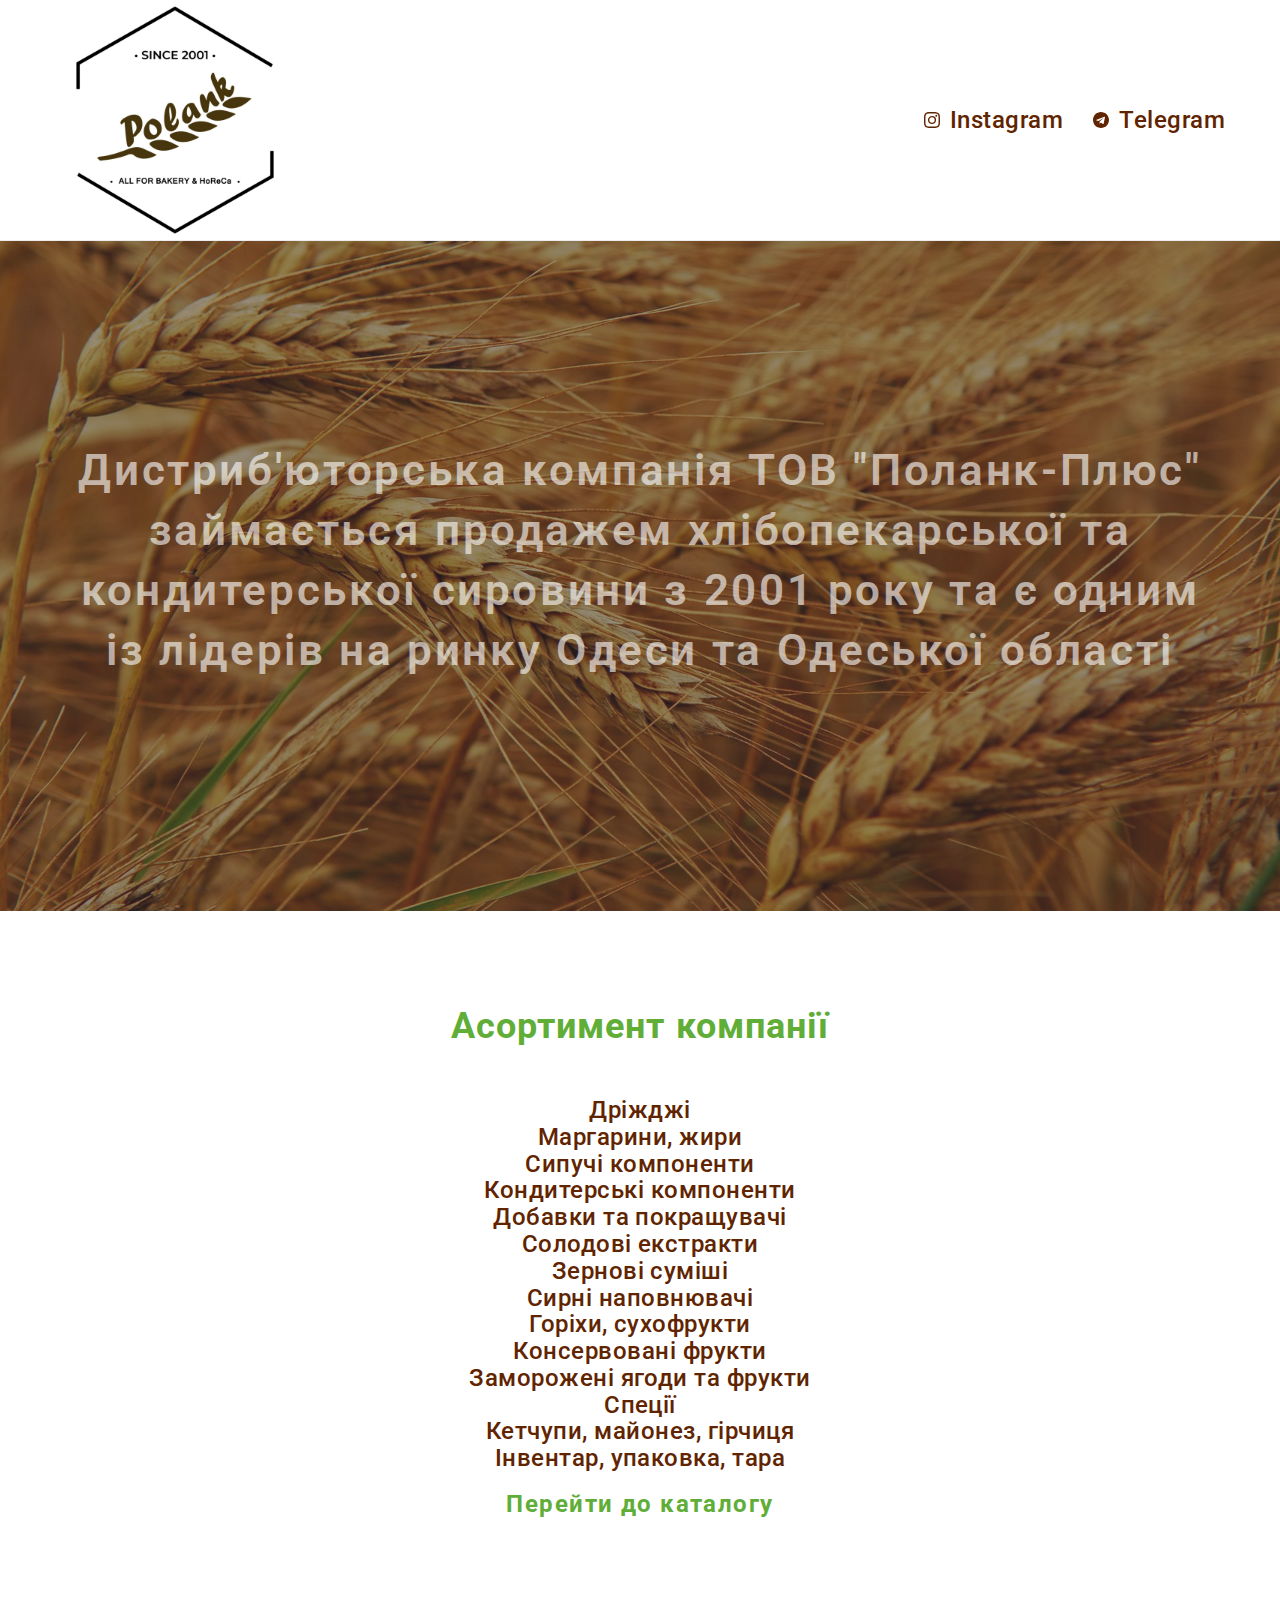
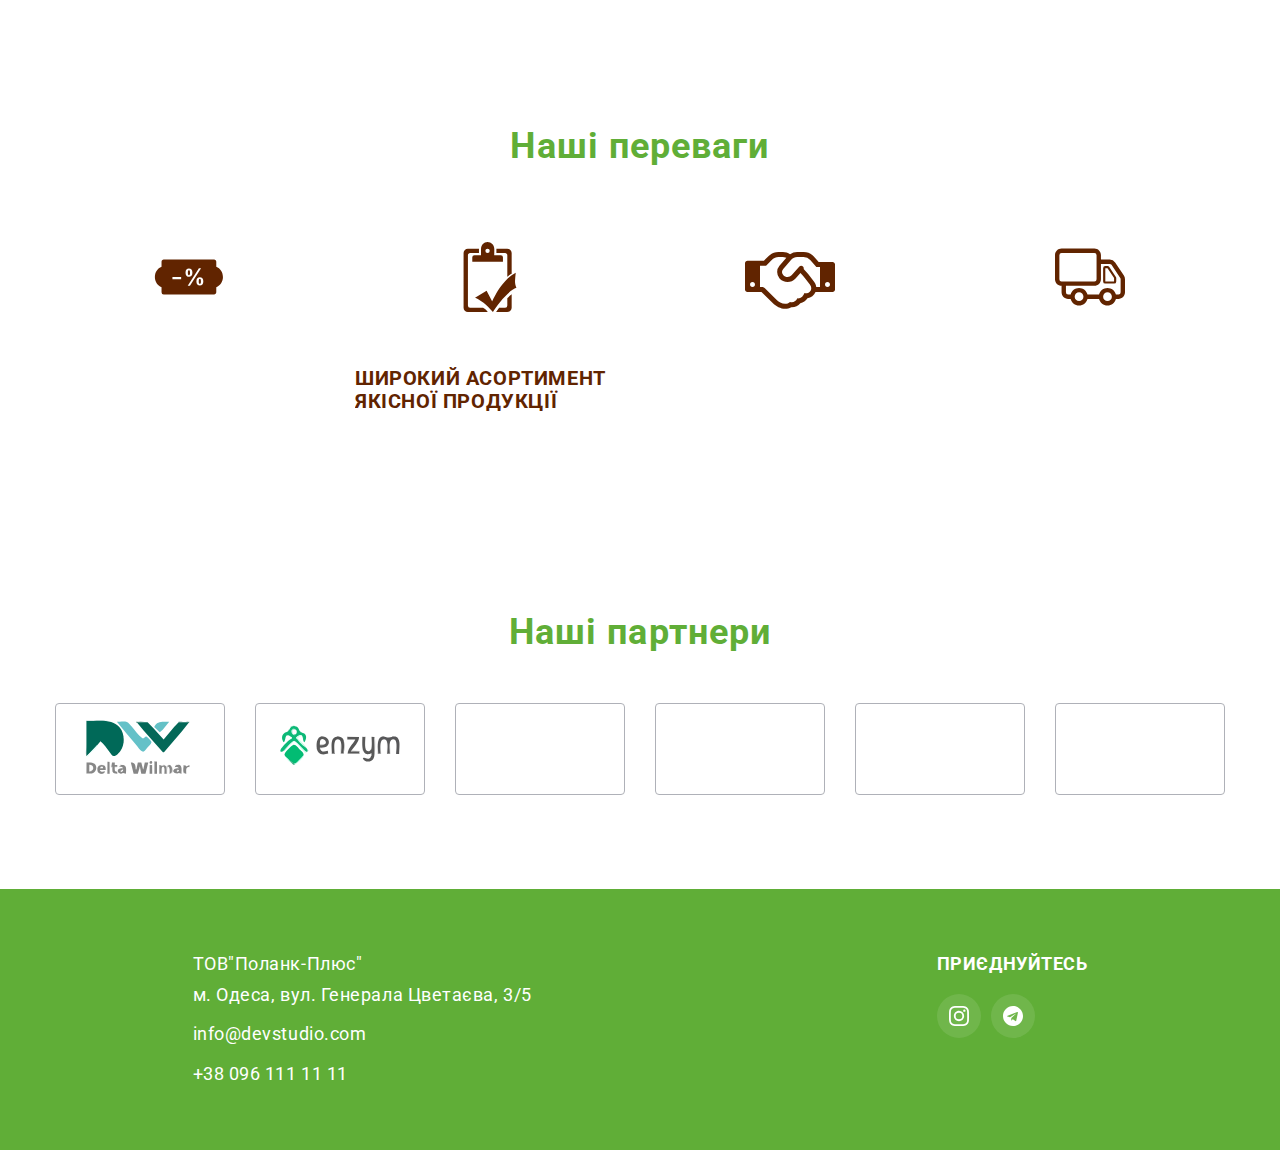
==== commit a620681a: "1" ====
--- a/index.html
+++ b/index.html
@@ -28,7 +28,7 @@
           <ul class="contacts-list">
             <li class="contacts-list__item item">
       
-              <a class="contacts-list__link" href="mailto:info@devstudio.com"
+              <a class="contacts-list__link" href="https://instagram.com/polank_od?igshid=YmMyMTA2M2Y="
                 >
                 <svg class="contacts-list__icon " wigth="40" height="40">
                   <use href="./images/symbol-defs.svg#icon-instagram"></use>
@@ -38,7 +38,7 @@
             </li>
             <li class="contacts-list__item item">
             
-              <a class="contacts-list__link" href="tel:+380961111111"
+              <a class="contacts-list__link" href="https:t.me/polank_od"
                 >
                 <svg class="contacts-list__icon" wigth="40" height="40">
                   <use href="./images/symbol-defs.svg#icon-telegram"></use>
@@ -235,14 +235,14 @@
     <div class="footer-list"> <h3 class="footer-list-name">ПРИЄДНУЙТЕСЬ</h3>
        <ul class="team-group">
         <li class="footer-group" >
-          <a class="footer-link" href="">
+          <a class="footer-link" href="https://instagram.com/polank_od?igshid=YmMyMTA2M2Y=">
           <svg class="footer-icon" width="20" height="20">
             <use href="./images/symbol-defs.svg#icon-instagram"></use>
           </svg>
         </a>
         </li>
         <li class="footer-group">
-          <a class="footer-link" href="">
+          <a class="footer-link" href="https:t.me/polank_od">
           <svg class="footer-icon" width="20" height="20">
             <use href="./images/symbol-defs.svg#icon-telegram"></use>
           </svg>
--- a/css/main.min.css
+++ b/css/main.min.css
@@ -1 +1 @@
-ul,p{padding:0;margin:0}img{display:block;max-width:100%;height:auto}li{list-style:none}.item{list-style:none}.works-button{margin-bottom:50px;display:flex;justify-content:center;gap:8px}.hero__button{border:0;display:inline-block;margin:auto;padding:10px 24px;font-family:"Roboto",sans-serif;background-color:rgba(28,28,28,0);font-weight:700;font-size:24px;line-height:1.875;display:flex;text-align:center;letter-spacing:.06em;color:var(--accent-text-color);cursor:pointer;border-radius:4px;transition-property:background-color;transition-duration:250ms;transition-timing-function:cubic-bezier(0.4, 0, 0.2, 1)}.hero__button:hover,.hero__button:focus{background-color:var(--accent-text-color);color:var(--light-color)}.portfolio-button{padding:6px 22px;font-family:"Roboto",sans-serif;font-weight:500;font-size:16px;line-height:1.625;text-align:center;letter-spacing:.03em;color:var(--basic-text-color);background-color:var(--bcg-button-color);cursor:pointer;border:0px;border-radius:4px;transition-property:background-color,color,box-shadow;transition-duration:250ms;transition-timing-function:cubic-bezier(0.4, 0, 0.2, 1)}.portfolio-button:hover,.portfolio-button:focus{color:var(--light-color);background-color:var(--accent-text-color);box-shadow:0px 1px 1px rgba(0,0,0,.12),0px 4px 4px rgba(0,0,0,.06),1px 4px 6px rgba(0,0,0,.16)}.footer-button{display:flex;gap:10px;align-items:center;text-align:center;padding:10px 28px;cursor:pointer;background-color:var(--accent-text-color);border:1px solid var(--bcg-focus-button);border-radius:4px;box-shadow:0px 4px 4px rgba(0,0,0,.15);font-weight:700;font-size:16px;line-height:1.875;letter-spacing:.06em;color:var(--light-color);margin-top:20px;margin-left:auto;margin-right:auto}.footer-button:hover,.footer-button:focus{background-color:var(--bcg-focus-button)}@media screen and (min-width: 1200px){.footer-button{margin-top:0}}.modal-button{display:flex;margin:auto;padding:10px 52px;cursor:pointer;background-color:var(--accent-text-color);border:1px solid var(--bcg-focus-button);border-radius:4px;box-shadow:0px 4px 4px rgba(0,0,0,.15);font-weight:700;font-size:16px;line-height:1.875;letter-spacing:.06em;color:var(--light-color)}.modal-button:hover,.modal-button:focus{background-color:var(--bcg-focus-button)}.container{min-width:320px;max-width:1200px;width:100%;margin:0 auto;padding:0px 15px}@media screen and (min-width: 480px){.container{max-width:480px}}@media screen and (min-width: 768px){.container{max-width:768px}}@media screen and (min-width: 1200px){.container{max-width:1200px}}.nav__logo{display:flex;font-family:"Raleway",sans-serif;font-weight:700;font-size:24px;line-height:1.1666;letter-spacing:.03em;color:var(--accent-text-color);text-decoration:none}.logo-style{color:var(--logo-color)}.logo-style-footer{color:var(--light-color)}.backdrop{position:fixed;width:100%;height:100%;top:0;background-color:rgba(0,0,0,.1);transition:opacity 250ms linear,visibility 250ms linear}.backdrop.is-hidden .modal{transform:scale(0)}.modal{position:absolute;width:calc(100% - 30px);max-width:450px;background-color:var(--light-color);border-radius:4px;top:50%;left:50%;transform:translate(-50%, -50%);transition:transform 250ms linear;padding:40px}@media screen and (min-width: 1200px){.modal{max-width:528px;min-height:581px}}.modal-close{position:absolute;right:8px;top:8px;display:flex;align-items:center;justify-content:center;width:30px;height:30px;border:1px solid rgba(0,0,0,.1);border-radius:50%;background-color:rgba(0,0,0,0);cursor:pointer}.modal-close:focus,.modal-close:hover{fill:var(--accent-text-color)}.is-hidden{opacity:0;visibility:hidden;pointer-events:none}.modal-title{margin-bottom:12px;font-weight:700;font-size:20px;line-height:1.15;text-align:center;letter-spacing:.03em;color:var(--basic-text-color)}.modal-input{width:100%;max-width:448px;height:40px;font-size:12px;border-radius:4px;border:1px solid rgba(33,33,33,.2);padding-left:42px;outline:rgba(0,0,0,0);transition-property:border;transition-duration:250ms;transition-timing-function:cubic-bezier(0.4, 0, 0.2, 1)}.modal-input:focus{border:1px solid var(--accent-text-color)}.modal-icon{position:absolute;left:12px;top:50%;transform:translateY(-50%)}.modal-input:focus+.modal-icon{fill:var(--accent-text-color)}.input-wrapper{position:relative;margin-bottom:10px}.input-label{display:block;margin-bottom:4px;font-weight:400;font-size:12px;line-height:14px;letter-spacing:.01em;color:var(--secondary-text-color)}.modal-comment{width:100%;max-width:448px;height:120px;font-size:12px;border:1px solid rgba(33,33,33,.2);border-radius:4px;padding:12px 16px;resize:none;outline:rgba(0,0,0,0);transition-property:border;transition-duration:250ms;transition-timing-function:cubic-bezier(0.4, 0, 0.2, 1)}.modal-comment::-moz-placeholder{font-weight:400;font-size:12px;line-height:1.1666;letter-spacing:.01em;color:rgba(117,117,117,.5)}.modal-comment:-ms-input-placeholder{font-weight:400;font-size:12px;line-height:1.1666;letter-spacing:.01em;color:rgba(117,117,117,.5)}.modal-comment::placeholder{font-weight:400;font-size:12px;line-height:1.1666;letter-spacing:.01em;color:rgba(117,117,117,.5)}.modal-comment:focus{border:1px solid var(--accent-text-color)}.label-checkbox{display:flex;align-items:center;justify-content:center;font-size:14px;line-height:1.7142;letter-spacing:.03em;color:var(--secondary-text-color)}.contract{position:relative;text-decoration:none;color:var(--accent-text-color)}.contract::before{content:"";position:absolute;bottom:-1px;left:0;width:100%;height:1px;background-color:var(--accent-text-color)}.modal-checkbox{margin-top:20px;margin-bottom:30px}.checkbox{width:16px;height:15px;border:2px solid var(--basic-text-color);border-radius:2px;margin-right:7px;display:flex;align-items:center;justify-content:center}.checkbox:hover{border:2px solid var(--accent-text-color)}.modal-check:focus+.checkbox{border-color:var(--accent-text-color)}.modal-check:checked+.checkbox{background-color:var(--accent-text-color);border:none}.checkbpx-text{font-style:normal}.section{padding-top:60px;padding-bottom:60px;border:1px}@media screen and (min-width: 1200px){.section{padding-top:94px;padding-bottom:94px}}.section-benefits,.section-work,.section-team{display:flex;gap:30px}.title{margin-top:0;margin-bottom:30px;font-weight:700;font-size:28px;line-height:1.1785;text-align:center;letter-spacing:.03em;color:var(--accent-text-color)}@media screen and (min-width: 1200px){.title{font-weight:700;font-size:36px;line-height:1.1666;text-align:center;letter-spacing:.03em;margin-bottom:50px}}.visually-hidden{position:absolute;width:1px;height:1px;margin:-1px;border:0;padding:0;white-space:nowrap;-webkit-clip-path:inset(100%);clip-path:inset(100%);clip:rect(0 0 0 0);overflow:hidden}.benefits__title{display:flex;align-items:center;justify-content:center;margin-top:0;margin-bottom:10px;font-weight:700;font-size:20px;line-height:1.1428;letter-spacing:.03em;text-transform:uppercase;color:var(--polank-color)}.benefits__item{max-width:100%}@media screen and (min-width: 768px){.benefits__item{flex-basis:calc((100% - 30px)/2)}}@media screen and (min-width: 1200px){.benefits__item{flex-basis:calc((100% - 90px)/4);overflow:hidden}}.benefits__icon{border:1px var(--polank-color);color:var(--polank-color);display:flex;border-radius:4px;height:120px;align-items:center;justify-content:center;margin-bottom:30px}.icon{fill:currentColor}.benefits{width:100%;display:flex;flex-wrap:wrap;gap:30px;justify-content:center}@media screen and (min-width: 1200px){.benefits{flex-wrap:nowrap}}.benefits__text{font-size:14px;line-height:1.7142;letter-spacing:.03em;color:var(--secondary-text-color)}.price-position{display:flex;align-items:center;justify-content:center;list-style:circle;font-weight:500;font-size:16px;line-height:1.1166;letter-spacing:.02em;color:var(--polank-color)}@media screen and (min-width: 1200px){.price-position{font-size:24px}}.clients-list{display:flex;flex-wrap:wrap;flex-basis:calc((100% - 90px)/3);justify-content:center;align-items:center;gap:30px}@media screen and (min-width: 768px){.clients-list{flex-basis:calc((100% - 60px)/2)}}@media screen and (min-width: 1200px){.clients-list{flex-basis:calc((100% - 150px)/6)}}.clients-item{width:calc((100% - 30px)/2)}@media screen and (min-width: 768px){.clients-item{width:calc((100% - 60px)/3)}}@media screen and (min-width: 1200px){.clients-item{width:calc((100% - 150px)/6)}}.clients-link{display:flex;align-items:center;justify-content:center;height:92px;border:1px solid var(--icon-color);border-radius:4px;color:#afb1b8;transition-property:color,border;transition-duration:250ms;transition-timing-function:cubic-bezier(0.4, 0, 0.2, 1)}.clients-link:hover,.clients-link:focus{color:var(--accent-text-color);border:1px solid var(--accent-text-color)}.clients-icon{fill:currentColor}.footer{background-color:var(--accent-text-color);padding-top:60px;padding-bottom:60px}.logo-footer{display:flex;align-items:center;justify-content:center;margin-bottom:20px}@media screen and (min-width: 1200px){.logo-footer{display:inline-block}}.address-list{gap:9px}.address{font-style:normal}.address-text{align-items:center;justify-content:center;font-weight:400;font-size:14px;line-height:1.7142;letter-spacing:.03em;color:var(--light-color)}@media screen and (min-width: 1200px){.address-text{align-items:baseline;justify-content:baseline}}.footer-contacts{display:flex;align-items:center;justify-content:center;font-weight:400;font-size:14px;line-height:1.7142;letter-spacing:.03em;color:var(--contacts-text-color);text-decoration:none;transition-property:color;transition-duration:250ms;transition-timing-function:cubic-bezier(0.4, 0, 0.2, 1)}@media screen and (min-width: 1200px){.footer-contacts{display:block;align-items:baseline;justify-content:baseline}}.footer-contacts:hover,.footer-contacts:focus{color:var(--accent-text-color)}.footer-list-name{display:flex;align-items:center;justify-content:center;color:var(--light-color);font-weight:700;font-size:14px;line-height:1.1428;letter-spacing:.03em;margin-bottom:20px;margin-top:0}.footer-content{display:flex;flex-wrap:wrap;align-items:center;justify-content:center;transition-property:color;transition-duration:250ms;transition-timing-function:cubic-bezier(0.4, 0, 0.2, 1)}@media screen and (min-width: 768px){.footer-content{justify-content:space-around;align-items:baseline;gap:60px}}@media screen and (min-width: 1200px){.footer-content{flex-wrap:nowrap;align-items:baseline}}.footer-list{display:flex;flex-direction:column;margin-top:60px;margin-bottom:60px}@media screen and (min-width: 768px){.footer-list{flex-direction:column;flex-wrap:wrap;align-items:center;justify-content:center;margin:0}}@media screen and (min-width: 1200px){.footer-list{flex-direction:column;flex-wrap:wrap;align-items:baseline;margin-left:70px}}.footer-link{display:flex;align-items:center;justify-content:center;border:1px;border-radius:50%;width:44px;height:44px;color:var(--light-color);background-color:rgba(255,255,255,.1);transition-property:background-color;transition-duration:250ms;transition-timing-function:cubic-bezier(0.4, 0, 0.2, 1)}.footer-link:hover,.footer-link:focus{background-color:var(--accent-text-color)}.footer-icon{fill:currentColor}.footer-input{width:358px;height:50px;border:1px solid rgba(255,255,255,.3);border-radius:4px;background-color:var(--bcg-color);padding:15px 16px;color:var(--light-color)}@media screen and (min-width: 1200px){.footer-form{display:flex;gap:12px}}.subscription{display:flex;flex-direction:column;align-items:center}@media screen and (min-width: 1200px){.subscription{margin-left:auto;align-items:baseline}}.footer-group{display:flex;align-items:center;justify-content:center}.address-list .item:not(:last-child){margin-bottom:9px}.nav,.nav-menu{display:flex;align-items:center}.header{border-bottom:1px solid var(--header-border);padding-top:16px;padding-bottom:16px}@media screen and (min-width: 768px){.header{padding-top:0px;padding-bottom:0px}}@media screen and (min-width: 1200px){.header{padding-top:0px;padding-bottom:0px}}.header__container{display:flex;align-items:center;justify-content:space-between}@media screen and (min-width: 768px){.header__container{justify-content:space-between}}.hero{background-image:url(../images/fon.png);background-color:var(--bcg-color);background-repeat:no-repeat;background-position:center;background-size:cover;margin:auto;padding-top:118px;padding-bottom:118px}@media screen and (min-width: 1200px){.hero{max-width:1600px;padding-top:200px;padding-bottom:200px}}.hero__title{margin-top:0;margin-bottom:30px;font-weight:600;font-size:26px;line-height:1.6153;text-align:center;letter-spacing:.06em;text-transform:none;color:var(--contacts-text-color)}@media screen and (min-width: 1200px){.hero__title{font-size:44px;line-height:1.3636}}.works{display:flex;flex-wrap:wrap;gap:30px}.work-name{font-weight:700;font-size:18px;line-height:2;letter-spacing:.06em;color:var(--basic-text-color);margin-top:0;margin-bottom:4px}.work-form{font-weight:400;font-size:16px;line-height:1.875;letter-spacing:.03em;color:var(--secondary-text-color)}.work-link{display:block;text-decoration:none;transition-property:box-shadow;transition-duration:250ms;transition-timing-function:cubic-bezier(0.4, 0, 0.2, 1)}.work-link:hover,.work-link:focus{box-shadow:0px 1px 1px rgba(0,0,0,.12),0px 4px 4px rgba(0,0,0,.06),1px 4px 6px rgba(0,0,0,.16)}.work-img{position:relative;overflow:hidden}.works-caption{opacity:0;position:absolute;display:flex;align-items:center;justify-content:center;padding:0 24px;width:100%;height:100%;bottom:0;font-size:18px;line-height:28px;letter-spacing:.03em;color:var(--light-color);background-color:rgba(33,150,243,.9);transform:translateY(100%);transition-duration:250ms;transition-timing-function:cubic-bezier(0.4, 0, 0.2, 1)}.work-link:focus .works-caption,.work-link:hover .works-caption{transform:translateY(0);opacity:1}.team-name{margin-top:0;margin-bottom:10px}.description{padding:30px 0px}.section-team{display:flex;flex-wrap:wrap;align-items:center;justify-content:center}.work-description{padding:24px 20px;border-left:1px solid var(--card-border);border-right:1px solid var(--card-border);border-bottom:1px solid var(--card-border)}.section-team .item{max-width:100%;background-color:var(--light-color);box-shadow:0px 2px 1px 0px rgba(0,0,0,.2);border-radius:0px 0px 4px 4px}@media screen and (min-width: 768px){.section-team .item{flex-basis:calc((100% - 30px)/2)}}@media screen and (min-width: 1200px){.section-team .item{flex-basis:calc((100% - 90px)/4)}}.team-group{display:flex;align-items:center;justify-content:center;gap:10px}.team-link{display:flex;align-items:center;justify-content:center;list-style:none}.link-networks{display:flex;color:#afb1b8;border:1px;border-radius:50%;width:44px;height:44px;justify-content:center;align-items:center;transition-property:background-color,color;transition-duration:250ms;transition-timing-function:cubic-bezier(0.4, 0, 0.2, 1)}.link-networks:hover,.link-networks:focus{color:#fff;background-color:var(--accent-text-color)}.team-icon{fill:currentColor}.team-icon:hover,.team-icon:focus{fill:currentColor}.team-name{font-weight:500;font-size:16px;line-height:1.1875;text-align:center;letter-spacing:.03em;color:var(--basic-text-color)}.team-post{font-weight:400;font-size:16px;line-height:1.1875;text-align:center;letter-spacing:.03em;color:var(--secondary-text-color);margin-bottom:16px}.photo-team{max-width:100%;height:auto}.works .item{flex-basis:calc((100% - 60px)/3)}.section-work .item{position:relative}.img-caption{position:absolute;padding:27px 0px;bottom:0;width:100%;font-weight:700;font-size:14px;line-height:1.1428;text-align:center;letter-spacing:.03em;text-transform:uppercase;color:var(--light-color);background-color:rgba(47,48,58,.8)}.about.section{padding-top:0;display:none}@media screen and (min-width: 1200px){.about.section{display:flex}}body{font-family:"Roboto",sans-serif}:root{--basic-text-color: #212121;--accent-text-color: rgba(96, 174, 55);--light-color: #ffffff;--secondary-text-color: #757575;--contacts-text-color: rgba(255, 255, 255, 0.6);--logo-color: #000000;--bcg-color: #2f303a;--bcg-button-color: #f5f4fa;--bcg-focus-button: #188ce8;--card-border: #eeee;--header-border: #ececec;--icon-color: #afb1b8;--polank-color: rgba(97, 36, 0)}@media screen and (min-width: 768px){.nav-menu{margin-left:93px}}.nav-menu__item{margin-right:50px}.nav-menu__item:last-child{margin-right:0}.nav-menu__link{display:none;font-weight:500;font-size:14px;line-height:1.1428;letter-spacing:.02em;color:var(--basic-text-color);text-decoration:none;padding-top:32px;padding-bottom:32px;transition-property:color;transition-duration:250ms;transition-timing-function:cubic-bezier(0.4, 0, 0.2, 1)}.nav-menu__link:hover,.nav-menu__link:focus{color:var(--accent-text-color)}@media screen and (min-width: 768px){.nav-menu__link{display:flex}}.nav-menu__link--current{position:relative}.nav-menu__link--current::before{content:"";position:absolute;bottom:-1px;left:0;width:100%;height:4px;border-radius:2px;background-color:var(--accent-text-color)}.nav-menu__link .nav-menu__link--current{color:var(--accent-text-color)}.nav-menu__link--current{color:var(--accent-text-color)}.contacts-item{display:flex;align-items:center;justify-content:center;width:16px;height:12px}.contacts-list__icon{width:16px;margin-right:10px;fill:currentColor}.contacts-list__icon:hover,.contacts-list__icon:focus{fill:var(--accent-text-color)}.contacts-list{display:flex;flex-direction:column;margin-left:auto}@media screen and (min-width: 1200px){.contacts-list{display:flex;flex-direction:row;margin-left:auto}}.contacts-list__item:not(:last-child){margin-bottom:10px}@media screen and (min-width: 1200px){.contacts-list__item:not(:last-child){margin-right:30px;margin-bottom:0}}.contacts-list__link{display:flex;align-items:center;font-weight:500;font-size:24px;line-height:1.1666;letter-spacing:.02em;color:var(--polank-color);text-decoration:none;transition-property:color;transition-duration:250ms;transition-timing-function:cubic-bezier(0.4, 0, 0.2, 1)}.contacts-list__link:hover,.contacts-list__link:focus{color:var(--accent-text-color)}.contacts-list__link:not(:last-child){margin-bottom:12px}/*# sourceMappingURL=main.min.css.map */+ul,p{padding:0;margin:0}img{display:block;max-width:100%;height:auto}li{list-style:none}.item{list-style:none}.works-button{margin-bottom:50px;display:flex;justify-content:center;gap:8px}.hero__button{border:0;display:inline-block;margin:auto;padding:10px 24px;font-family:"Roboto",sans-serif;background-color:rgba(28,28,28,0);font-weight:700;font-size:24px;line-height:1.875;display:flex;text-align:center;letter-spacing:.06em;color:var(--accent-text-color);cursor:pointer;border-radius:4px;transition-property:background-color;transition-duration:250ms;transition-timing-function:cubic-bezier(0.4, 0, 0.2, 1)}.hero__button:hover,.hero__button:focus{background-color:var(--accent-text-color);color:var(--light-color)}.portfolio-button{padding:6px 22px;font-family:"Roboto",sans-serif;font-weight:500;font-size:16px;line-height:1.625;text-align:center;letter-spacing:.03em;color:var(--basic-text-color);background-color:var(--bcg-button-color);cursor:pointer;border:0px;border-radius:4px;transition-property:background-color,color,box-shadow;transition-duration:250ms;transition-timing-function:cubic-bezier(0.4, 0, 0.2, 1)}.portfolio-button:hover,.portfolio-button:focus{color:var(--light-color);background-color:var(--accent-text-color);box-shadow:0px 1px 1px rgba(0,0,0,.12),0px 4px 4px rgba(0,0,0,.06),1px 4px 6px rgba(0,0,0,.16)}.footer-button{display:flex;gap:10px;align-items:center;text-align:center;padding:10px 28px;cursor:pointer;background-color:var(--accent-text-color);border:1px solid var(--bcg-focus-button);border-radius:4px;box-shadow:0px 4px 4px rgba(0,0,0,.15);font-weight:700;font-size:16px;line-height:1.875;letter-spacing:.06em;color:var(--light-color);margin-top:20px;margin-left:auto;margin-right:auto}.footer-button:hover,.footer-button:focus{background-color:var(--bcg-focus-button)}@media screen and (min-width: 1200px){.footer-button{margin-top:0}}.modal-button{display:flex;margin:auto;padding:10px 52px;cursor:pointer;background-color:var(--accent-text-color);border:1px solid var(--bcg-focus-button);border-radius:4px;box-shadow:0px 4px 4px rgba(0,0,0,.15);font-weight:700;font-size:16px;line-height:1.875;letter-spacing:.06em;color:var(--light-color)}.modal-button:hover,.modal-button:focus{background-color:var(--bcg-focus-button)}.container{min-width:320px;max-width:1200px;width:100%;margin:0 auto;padding:0px 15px}@media screen and (min-width: 480px){.container{max-width:480px}}@media screen and (min-width: 768px){.container{max-width:768px}}@media screen and (min-width: 1200px){.container{max-width:1200px}}.nav__logo{display:flex;font-family:"Raleway",sans-serif;font-weight:700;font-size:24px;line-height:1.1666;letter-spacing:.03em;color:var(--accent-text-color);text-decoration:none}.logo-style{color:var(--logo-color)}.logo-style-footer{color:var(--light-color)}.backdrop{position:fixed;width:100%;height:100%;top:0;background-color:rgba(0,0,0,.1);transition:opacity 250ms linear,visibility 250ms linear}.backdrop.is-hidden .modal{transform:scale(0)}.modal{position:absolute;width:calc(100% - 30px);max-width:450px;background-color:var(--light-color);border-radius:4px;top:50%;left:50%;transform:translate(-50%, -50%);transition:transform 250ms linear;padding:40px}@media screen and (min-width: 1200px){.modal{max-width:528px;min-height:581px}}.modal-close{position:absolute;right:8px;top:8px;display:flex;align-items:center;justify-content:center;width:30px;height:30px;border:1px solid rgba(0,0,0,.1);border-radius:50%;background-color:rgba(0,0,0,0);cursor:pointer}.modal-close:focus,.modal-close:hover{fill:var(--accent-text-color)}.is-hidden{opacity:0;visibility:hidden;pointer-events:none}.modal-title{margin-bottom:12px;font-weight:700;font-size:20px;line-height:1.15;text-align:center;letter-spacing:.03em;color:var(--basic-text-color)}.modal-input{width:100%;max-width:448px;height:40px;font-size:12px;border-radius:4px;border:1px solid rgba(33,33,33,.2);padding-left:42px;outline:rgba(0,0,0,0);transition-property:border;transition-duration:250ms;transition-timing-function:cubic-bezier(0.4, 0, 0.2, 1)}.modal-input:focus{border:1px solid var(--accent-text-color)}.modal-icon{position:absolute;left:12px;top:50%;transform:translateY(-50%)}.modal-input:focus+.modal-icon{fill:var(--accent-text-color)}.input-wrapper{position:relative;margin-bottom:10px}.input-label{display:block;margin-bottom:4px;font-weight:400;font-size:12px;line-height:14px;letter-spacing:.01em;color:var(--secondary-text-color)}.modal-comment{width:100%;max-width:448px;height:120px;font-size:12px;border:1px solid rgba(33,33,33,.2);border-radius:4px;padding:12px 16px;resize:none;outline:rgba(0,0,0,0);transition-property:border;transition-duration:250ms;transition-timing-function:cubic-bezier(0.4, 0, 0.2, 1)}.modal-comment::-moz-placeholder{font-weight:400;font-size:12px;line-height:1.1666;letter-spacing:.01em;color:rgba(117,117,117,.5)}.modal-comment:-ms-input-placeholder{font-weight:400;font-size:12px;line-height:1.1666;letter-spacing:.01em;color:rgba(117,117,117,.5)}.modal-comment::placeholder{font-weight:400;font-size:12px;line-height:1.1666;letter-spacing:.01em;color:rgba(117,117,117,.5)}.modal-comment:focus{border:1px solid var(--accent-text-color)}.label-checkbox{display:flex;align-items:center;justify-content:center;font-size:14px;line-height:1.7142;letter-spacing:.03em;color:var(--secondary-text-color)}.contract{position:relative;text-decoration:none;color:var(--accent-text-color)}.contract::before{content:"";position:absolute;bottom:-1px;left:0;width:100%;height:1px;background-color:var(--accent-text-color)}.modal-checkbox{margin-top:20px;margin-bottom:30px}.checkbox{width:16px;height:15px;border:2px solid var(--basic-text-color);border-radius:2px;margin-right:7px;display:flex;align-items:center;justify-content:center}.checkbox:hover{border:2px solid var(--accent-text-color)}.modal-check:focus+.checkbox{border-color:var(--accent-text-color)}.modal-check:checked+.checkbox{background-color:var(--accent-text-color);border:none}.checkbpx-text{font-style:normal}.section{padding-top:60px;padding-bottom:60px;border:1px}@media screen and (min-width: 1200px){.section{padding-top:94px;padding-bottom:94px}}.section-benefits,.section-work,.section-team{display:flex;gap:30px}.title{margin-top:0;margin-bottom:30px;font-weight:700;font-size:28px;line-height:1.1785;text-align:center;letter-spacing:.03em;color:var(--accent-text-color)}@media screen and (min-width: 1200px){.title{font-weight:700;font-size:36px;line-height:1.1666;text-align:center;letter-spacing:.03em;margin-bottom:50px}}.visually-hidden{position:absolute;width:1px;height:1px;margin:-1px;border:0;padding:0;white-space:nowrap;-webkit-clip-path:inset(100%);clip-path:inset(100%);clip:rect(0 0 0 0);overflow:hidden}.benefits__title{display:flex;align-items:center;justify-content:center;margin-top:0;margin-bottom:10px;font-weight:700;font-size:20px;line-height:1.1428;letter-spacing:.03em;text-transform:uppercase;color:var(--polank-color)}.benefits__item{max-width:100%}@media screen and (min-width: 768px){.benefits__item{flex-basis:calc((100% - 30px)/2)}}@media screen and (min-width: 1200px){.benefits__item{flex-basis:calc((100% - 90px)/4);overflow:hidden}}.benefits__icon{border:1px var(--polank-color);color:var(--polank-color);display:flex;border-radius:4px;height:120px;align-items:center;justify-content:center;margin-bottom:30px}.icon{fill:currentColor}.benefits{width:100%;display:flex;flex-wrap:wrap;gap:30px;justify-content:center}@media screen and (min-width: 1200px){.benefits{flex-wrap:nowrap}}.benefits__text{font-size:14px;line-height:1.7142;letter-spacing:.03em;color:var(--secondary-text-color)}.price-position{display:flex;align-items:center;justify-content:center;list-style:circle;font-weight:500;font-size:16px;line-height:1.1166;letter-spacing:.02em;color:var(--polank-color)}@media screen and (min-width: 1200px){.price-position{font-size:24px}}.clients-list{display:flex;flex-wrap:wrap;flex-basis:calc((100% - 90px)/3);justify-content:center;align-items:center;gap:30px}@media screen and (min-width: 768px){.clients-list{flex-basis:calc((100% - 60px)/2)}}@media screen and (min-width: 1200px){.clients-list{flex-basis:calc((100% - 150px)/6)}}.clients-item{width:calc((100% - 30px)/2)}@media screen and (min-width: 768px){.clients-item{width:calc((100% - 60px)/3)}}@media screen and (min-width: 1200px){.clients-item{width:calc((100% - 150px)/6)}}.clients-link{display:flex;align-items:center;justify-content:center;height:92px;border:1px solid var(--icon-color);border-radius:4px;color:#afb1b8;transition-property:color,border;transition-duration:250ms;transition-timing-function:cubic-bezier(0.4, 0, 0.2, 1)}.clients-link:hover,.clients-link:focus{color:var(--accent-text-color);border:1px solid var(--accent-text-color)}.clients-icon{fill:currentColor}.footer{background-color:var(--accent-text-color);padding-top:60px;padding-bottom:60px}.logo-footer{display:flex;align-items:center;justify-content:center;margin-bottom:20px}@media screen and (min-width: 1200px){.logo-footer{display:inline-block}}.address-list{gap:9px}.address{font-style:normal}.address-text{align-items:center;justify-content:center;font-weight:400;font-size:18px;line-height:1.7142;letter-spacing:.03em;color:var(--light-color)}@media screen and (min-width: 1200px){.address-text{align-items:baseline;justify-content:baseline}}.footer-contacts{display:flex;align-items:center;justify-content:center;font-weight:400;font-size:18px;line-height:1.7142;letter-spacing:.03em;color:var(--light-color);text-decoration:none;transition-property:color;transition-duration:250ms;transition-timing-function:cubic-bezier(0.4, 0, 0.2, 1)}@media screen and (min-width: 1200px){.footer-contacts{display:block;align-items:baseline;justify-content:baseline}}.footer-list-name{display:flex;align-items:center;justify-content:center;color:var(--light-color);font-weight:700;font-size:18px;line-height:1.1428;letter-spacing:.03em;margin-bottom:20px;margin-top:0}.footer-content{display:flex;flex-wrap:wrap;align-items:center;justify-content:center;transition-property:color;transition-duration:250ms;transition-timing-function:cubic-bezier(0.4, 0, 0.2, 1)}@media screen and (min-width: 768px){.footer-content{justify-content:space-around;align-items:baseline;gap:60px}}@media screen and (min-width: 1200px){.footer-content{flex-wrap:nowrap;align-items:baseline}}.footer-list{display:flex;flex-direction:column;margin-top:60px;margin-bottom:60px}@media screen and (min-width: 768px){.footer-list{flex-direction:column;flex-wrap:wrap;align-items:center;justify-content:center;margin:0}}@media screen and (min-width: 1200px){.footer-list{flex-direction:column;flex-wrap:wrap;align-items:baseline;margin-left:70px}}.footer-link{display:flex;align-items:center;justify-content:center;border:1px;border-radius:50%;width:44px;height:44px;color:var(--light-color);background-color:rgba(255,255,255,.1);transition-property:background-color;transition-duration:250ms;transition-timing-function:cubic-bezier(0.4, 0, 0.2, 1)}.footer-icon{fill:currentColor}.footer-input{width:358px;height:50px;border:1px solid rgba(255,255,255,.3);border-radius:4px;background-color:var(--bcg-color);padding:15px 16px;color:var(--light-color)}@media screen and (min-width: 1200px){.footer-form{display:flex;gap:12px}}.subscription{display:flex;flex-direction:column;align-items:center}@media screen and (min-width: 1200px){.subscription{margin-left:auto;align-items:baseline}}.footer-group{display:flex;align-items:center;justify-content:center}.address-list .item:not(:last-child){margin-bottom:9px}.nav,.nav-menu{display:flex;align-items:center}.header{border-bottom:1px solid var(--header-border);padding-top:16px;padding-bottom:16px}@media screen and (min-width: 768px){.header{padding-top:0px;padding-bottom:0px}}@media screen and (min-width: 1200px){.header{padding-top:0px;padding-bottom:0px}}.header__container{display:flex;align-items:center;justify-content:space-between}@media screen and (min-width: 768px){.header__container{justify-content:space-between}}.hero{background-image:url(../images/fon.png);background-color:var(--bcg-color);background-repeat:no-repeat;background-position:center;background-size:cover;margin:auto;padding-top:118px;padding-bottom:118px}@media screen and (min-width: 1200px){.hero{max-width:1600px;padding-top:200px;padding-bottom:200px}}.hero__title{margin-top:0;margin-bottom:30px;font-weight:600;font-size:26px;line-height:1.6153;text-align:center;letter-spacing:.06em;text-transform:none;color:var(--contacts-text-color)}@media screen and (min-width: 1200px){.hero__title{font-size:44px;line-height:1.3636}}.works{display:flex;flex-wrap:wrap;gap:30px}.work-name{font-weight:700;font-size:18px;line-height:2;letter-spacing:.06em;color:var(--basic-text-color);margin-top:0;margin-bottom:4px}.work-form{font-weight:400;font-size:16px;line-height:1.875;letter-spacing:.03em;color:var(--secondary-text-color)}.work-link{display:block;text-decoration:none;transition-property:box-shadow;transition-duration:250ms;transition-timing-function:cubic-bezier(0.4, 0, 0.2, 1)}.work-link:hover,.work-link:focus{box-shadow:0px 1px 1px rgba(0,0,0,.12),0px 4px 4px rgba(0,0,0,.06),1px 4px 6px rgba(0,0,0,.16)}.work-img{position:relative;overflow:hidden}.works-caption{opacity:0;position:absolute;display:flex;align-items:center;justify-content:center;padding:0 24px;width:100%;height:100%;bottom:0;font-size:18px;line-height:28px;letter-spacing:.03em;color:var(--light-color);background-color:rgba(33,150,243,.9);transform:translateY(100%);transition-duration:250ms;transition-timing-function:cubic-bezier(0.4, 0, 0.2, 1)}.work-link:focus .works-caption,.work-link:hover .works-caption{transform:translateY(0);opacity:1}.team-name{margin-top:0;margin-bottom:10px}.description{padding:30px 0px}.section-team{display:flex;flex-wrap:wrap;align-items:center;justify-content:center}.work-description{padding:24px 20px;border-left:1px solid var(--card-border);border-right:1px solid var(--card-border);border-bottom:1px solid var(--card-border)}.section-team .item{max-width:100%;background-color:var(--light-color);box-shadow:0px 2px 1px 0px rgba(0,0,0,.2);border-radius:0px 0px 4px 4px}@media screen and (min-width: 768px){.section-team .item{flex-basis:calc((100% - 30px)/2)}}@media screen and (min-width: 1200px){.section-team .item{flex-basis:calc((100% - 90px)/4)}}.team-group{display:flex;align-items:center;justify-content:center;gap:10px}.team-link{display:flex;align-items:center;justify-content:center;list-style:none}.link-networks{display:flex;color:#afb1b8;border:1px;border-radius:50%;width:44px;height:44px;justify-content:center;align-items:center;transition-property:background-color,color;transition-duration:250ms;transition-timing-function:cubic-bezier(0.4, 0, 0.2, 1)}.link-networks:hover,.link-networks:focus{color:#fff;background-color:var(--accent-text-color)}.team-icon{fill:currentColor}.team-icon:hover,.team-icon:focus{fill:currentColor}.team-name{font-weight:500;font-size:16px;line-height:1.1875;text-align:center;letter-spacing:.03em;color:var(--basic-text-color)}.team-post{font-weight:400;font-size:16px;line-height:1.1875;text-align:center;letter-spacing:.03em;color:var(--secondary-text-color);margin-bottom:16px}.photo-team{max-width:100%;height:auto}.works .item{flex-basis:calc((100% - 60px)/3)}.section-work .item{position:relative}.img-caption{position:absolute;padding:27px 0px;bottom:0;width:100%;font-weight:700;font-size:14px;line-height:1.1428;text-align:center;letter-spacing:.03em;text-transform:uppercase;color:var(--light-color);background-color:rgba(47,48,58,.8)}.about.section{padding-top:0;display:none}@media screen and (min-width: 1200px){.about.section{display:flex}}body{font-family:"Roboto",sans-serif}:root{--basic-text-color: #212121;--accent-text-color: rgba(96, 174, 55);--light-color: #ffffff;--secondary-text-color: #757575;--contacts-text-color: rgba(255, 255, 255, 0.6);--logo-color: #000000;--bcg-color: #2f303a;--bcg-button-color: #f5f4fa;--bcg-focus-button: #188ce8;--card-border: #eeee;--header-border: #ececec;--icon-color: #afb1b8;--polank-color: rgba(97, 36, 0)}@media screen and (min-width: 768px){.nav-menu{margin-left:93px}}.nav-menu__item{margin-right:50px}.nav-menu__item:last-child{margin-right:0}.nav-menu__link{display:none;font-weight:500;font-size:14px;line-height:1.1428;letter-spacing:.02em;color:var(--basic-text-color);text-decoration:none;padding-top:32px;padding-bottom:32px;transition-property:color;transition-duration:250ms;transition-timing-function:cubic-bezier(0.4, 0, 0.2, 1)}.nav-menu__link:hover,.nav-menu__link:focus{color:var(--accent-text-color)}@media screen and (min-width: 768px){.nav-menu__link{display:flex}}.nav-menu__link--current{position:relative}.nav-menu__link--current::before{content:"";position:absolute;bottom:-1px;left:0;width:100%;height:4px;border-radius:2px;background-color:var(--accent-text-color)}.nav-menu__link .nav-menu__link--current{color:var(--accent-text-color)}.nav-menu__link--current{color:var(--accent-text-color)}.contacts-item{display:flex;align-items:center;justify-content:center;width:16px;height:12px}.contacts-list__icon{width:16px;margin-right:10px;fill:currentColor}.contacts-list__icon:hover,.contacts-list__icon:focus{fill:var(--accent-text-color)}.contacts-list{display:flex;flex-direction:column;margin-left:auto}@media screen and (min-width: 1200px){.contacts-list{display:flex;flex-direction:row;margin-left:auto}}.contacts-list__item:not(:last-child){margin-bottom:10px}@media screen and (min-width: 1200px){.contacts-list__item:not(:last-child){margin-right:30px;margin-bottom:0}}.contacts-list__link{display:flex;align-items:center;font-weight:500;font-size:24px;line-height:1.1666;letter-spacing:.02em;color:var(--polank-color);text-decoration:none;transition-property:color;transition-duration:250ms;transition-timing-function:cubic-bezier(0.4, 0, 0.2, 1)}.contacts-list__link:hover,.contacts-list__link:focus{color:var(--accent-text-color)}.contacts-list__link:not(:last-child){margin-bottom:12px}/*# sourceMappingURL=main.min.css.map */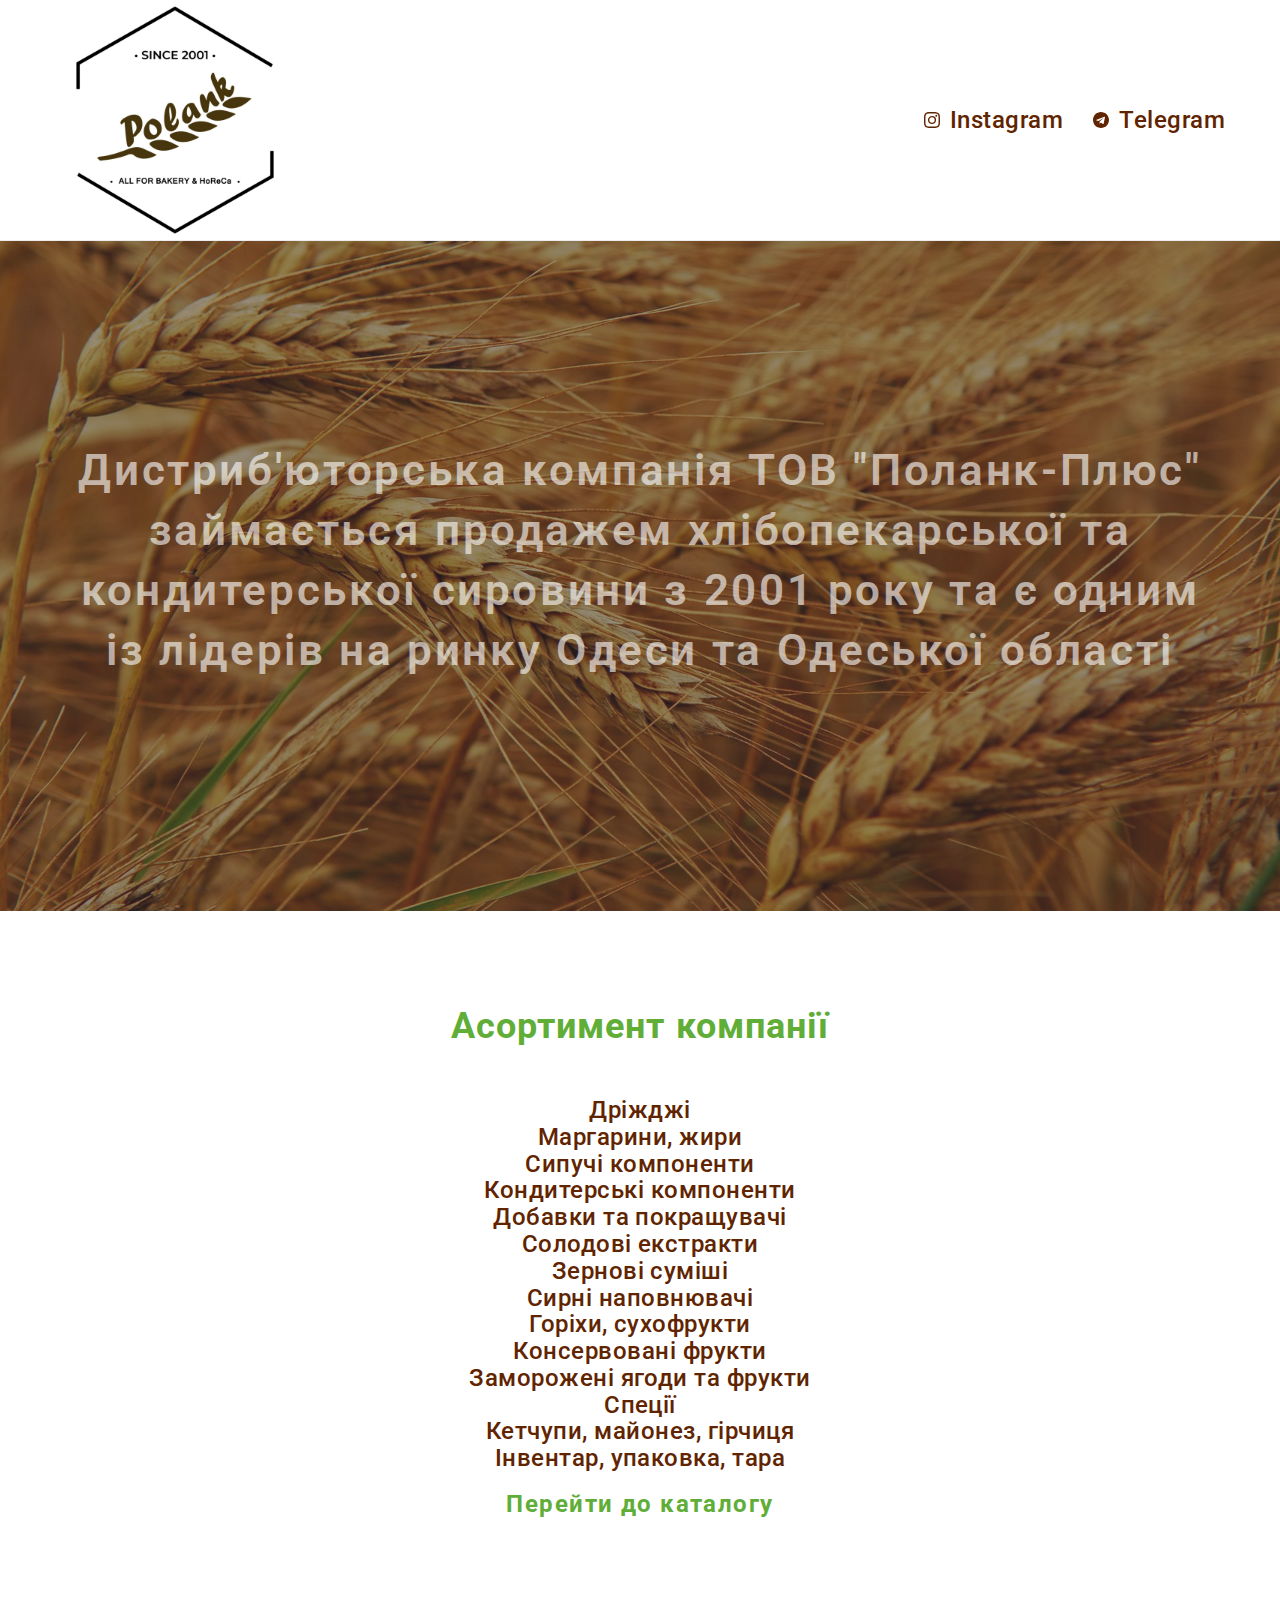
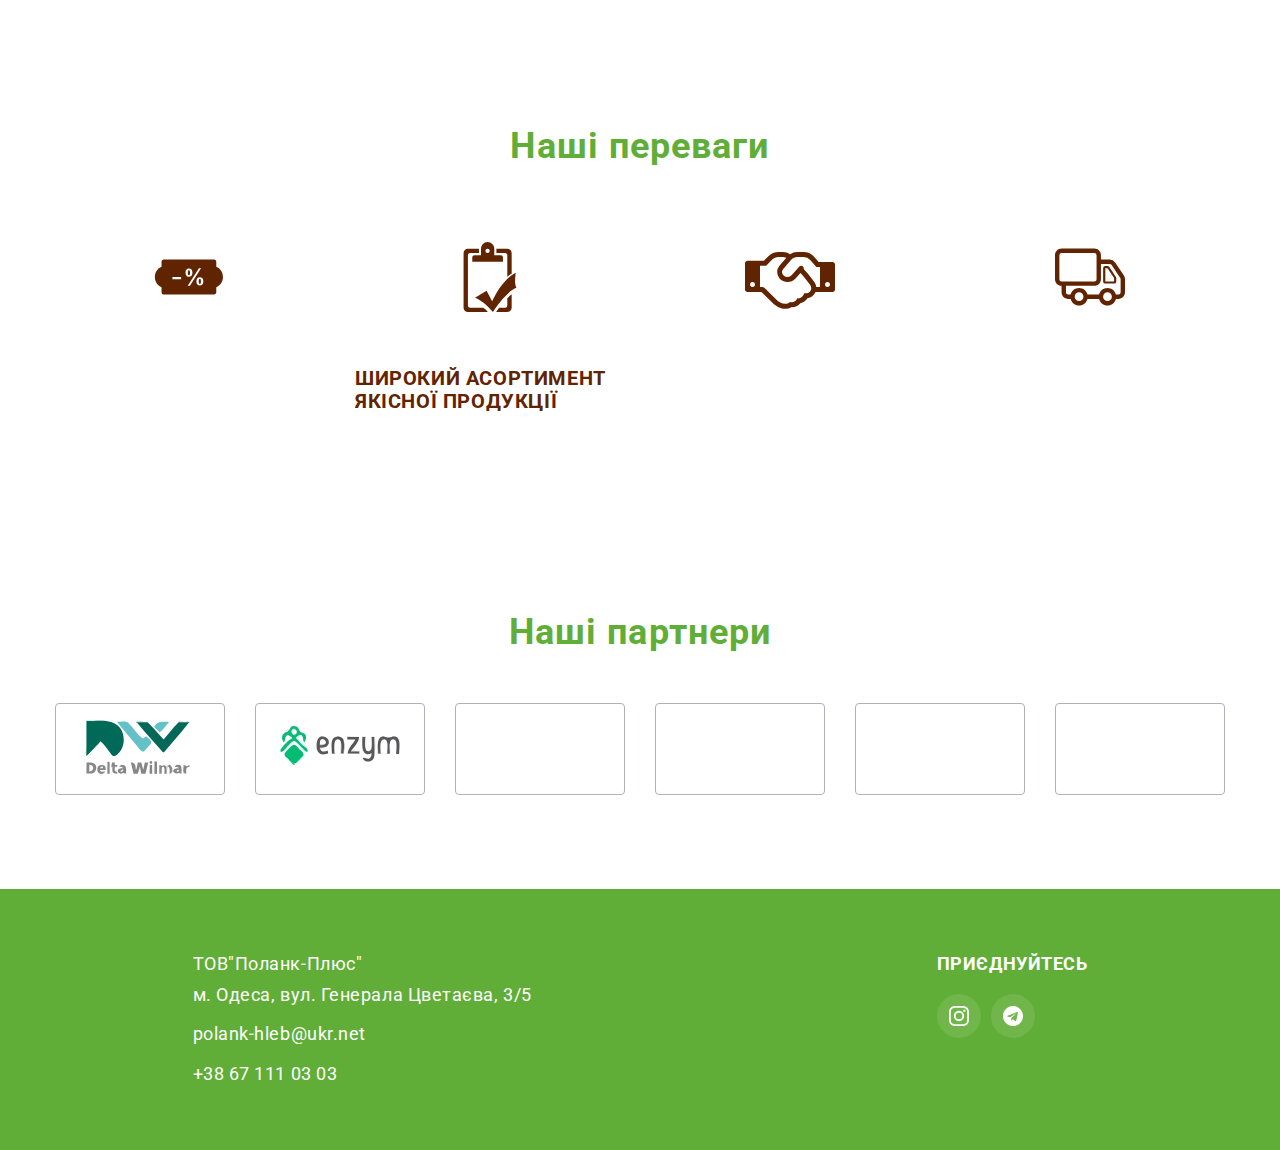
==== commit 4347d97f: "1" ====
--- a/index.html
+++ b/index.html
@@ -220,13 +220,13 @@
             <span class="address-text">м. Одеса, вул. Генерала Цветаєва, 3/5</span>
           </li>
           <li class="item">
-            <a class="footer-contacts" href="mailto:info@devstudio.com"
-              >info@devstudio.com
+            <a class="footer-contacts" href="mailto:polank-hleb@ukr.net"
+              >polank-hleb@ukr.net
             </a>
           </li>
           <li class="item">
-            <a class="footer-contacts" href="tel:+380961111111"
-              >+38 096 111 11 11</a
+            <a class="footer-contacts" href="tel:+380671110303"
+              >+38 67 111 03 03</a
             >
           </li>
         </ul>
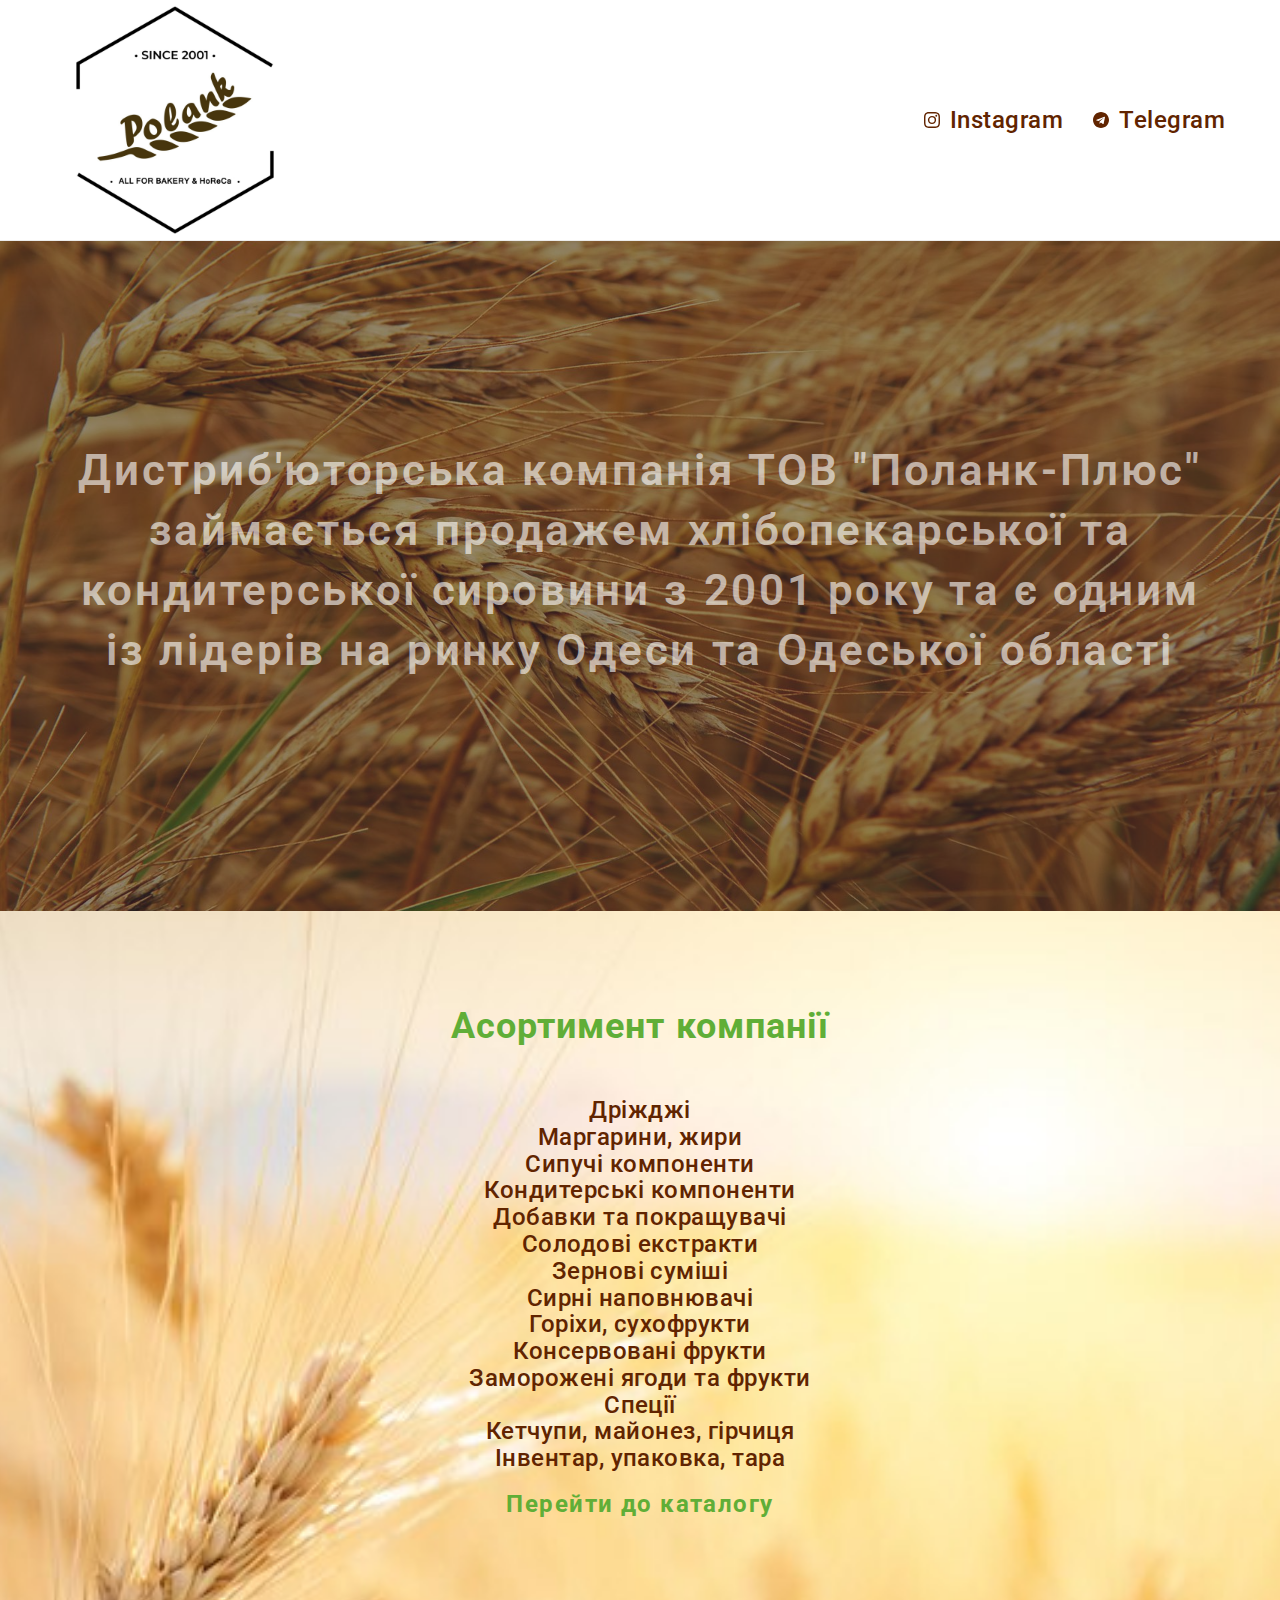
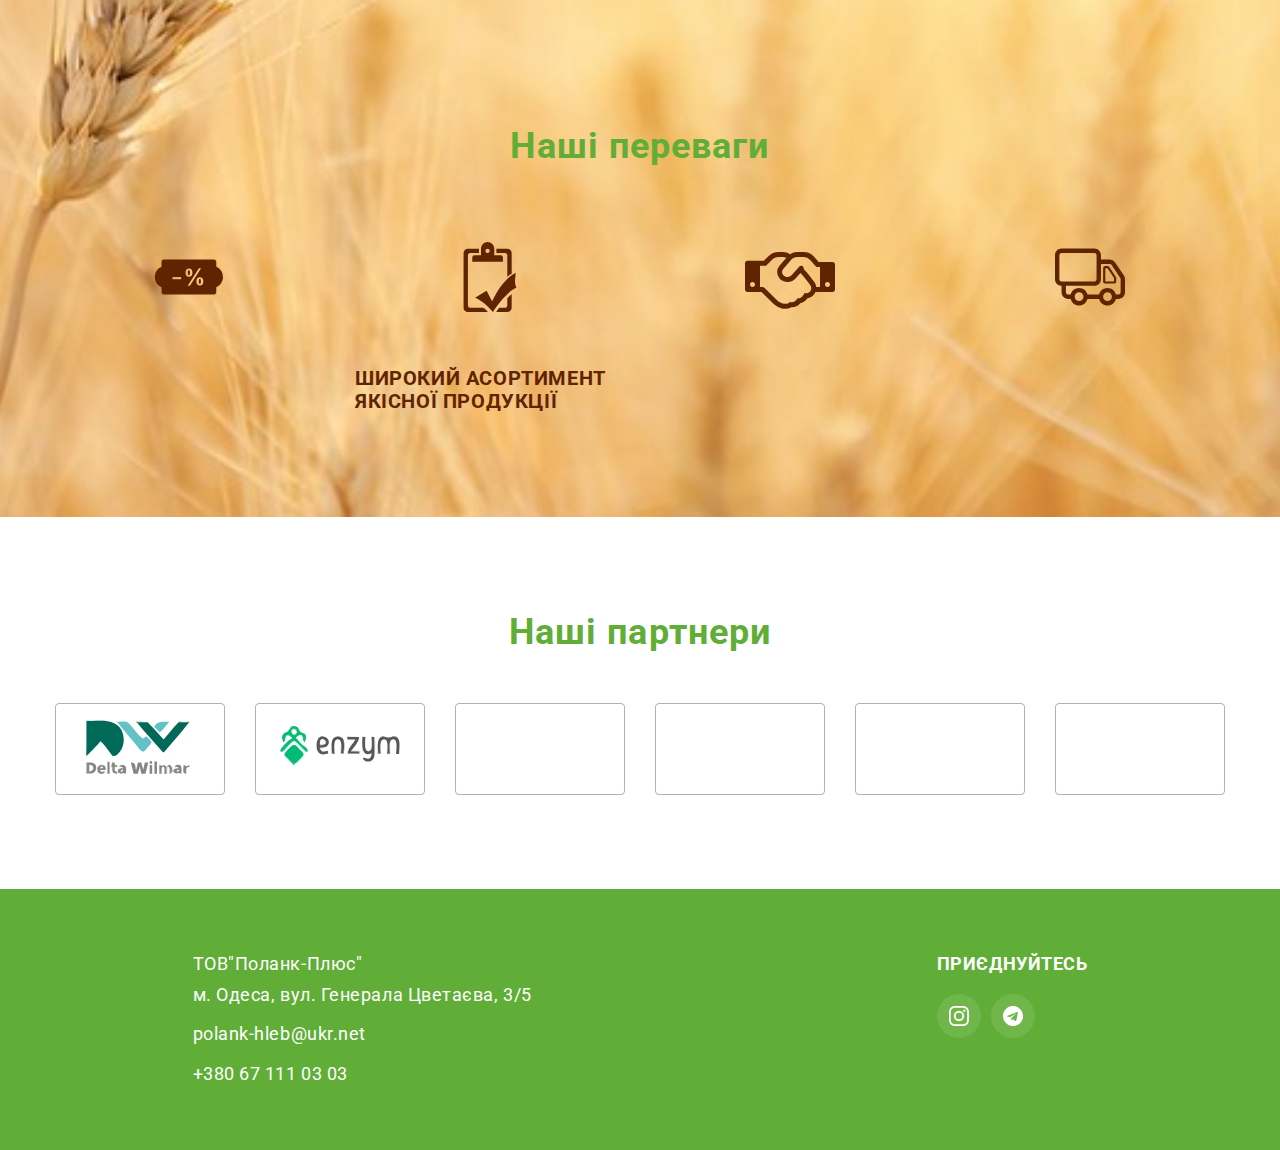
==== commit b32946d6: "1" ====
--- a/index.html
+++ b/index.html
@@ -56,6 +56,7 @@
       <!-- <button class="hero__button" type="button" data-modal-open>Перейти до каталогу</button> -->
      </div>
     </section>
+    <div class="fon">
      <section class="section assorti">
      <div class="container">
       <h2 class="title">Асортимент компанії</h2>
@@ -133,6 +134,7 @@
        </ul>
       </div>
     </section>
+    </div>
     <!-- <section class="about section">
      <div class="container">
       <h2 class="title">Наші переваги</h2>
@@ -226,7 +228,7 @@
           </li>
           <li class="item">
             <a class="footer-contacts" href="tel:+380671110303"
-              >+38 67 111 03 03</a
+              >+380 67 111 03 03</a
             >
           </li>
         </ul>
--- a/css/main.min.css
+++ b/css/main.min.css
@@ -1 +1 @@
-ul,p{padding:0;margin:0}img{display:block;max-width:100%;height:auto}li{list-style:none}.item{list-style:none}.works-button{margin-bottom:50px;display:flex;justify-content:center;gap:8px}.hero__button{border:0;display:inline-block;margin:auto;padding:10px 24px;font-family:"Roboto",sans-serif;background-color:rgba(28,28,28,0);font-weight:700;font-size:24px;line-height:1.875;display:flex;text-align:center;letter-spacing:.06em;color:var(--accent-text-color);cursor:pointer;border-radius:4px;transition-property:background-color;transition-duration:250ms;transition-timing-function:cubic-bezier(0.4, 0, 0.2, 1)}.hero__button:hover,.hero__button:focus{background-color:var(--accent-text-color);color:var(--light-color)}.portfolio-button{padding:6px 22px;font-family:"Roboto",sans-serif;font-weight:500;font-size:16px;line-height:1.625;text-align:center;letter-spacing:.03em;color:var(--basic-text-color);background-color:var(--bcg-button-color);cursor:pointer;border:0px;border-radius:4px;transition-property:background-color,color,box-shadow;transition-duration:250ms;transition-timing-function:cubic-bezier(0.4, 0, 0.2, 1)}.portfolio-button:hover,.portfolio-button:focus{color:var(--light-color);background-color:var(--accent-text-color);box-shadow:0px 1px 1px rgba(0,0,0,.12),0px 4px 4px rgba(0,0,0,.06),1px 4px 6px rgba(0,0,0,.16)}.footer-button{display:flex;gap:10px;align-items:center;text-align:center;padding:10px 28px;cursor:pointer;background-color:var(--accent-text-color);border:1px solid var(--bcg-focus-button);border-radius:4px;box-shadow:0px 4px 4px rgba(0,0,0,.15);font-weight:700;font-size:16px;line-height:1.875;letter-spacing:.06em;color:var(--light-color);margin-top:20px;margin-left:auto;margin-right:auto}.footer-button:hover,.footer-button:focus{background-color:var(--bcg-focus-button)}@media screen and (min-width: 1200px){.footer-button{margin-top:0}}.modal-button{display:flex;margin:auto;padding:10px 52px;cursor:pointer;background-color:var(--accent-text-color);border:1px solid var(--bcg-focus-button);border-radius:4px;box-shadow:0px 4px 4px rgba(0,0,0,.15);font-weight:700;font-size:16px;line-height:1.875;letter-spacing:.06em;color:var(--light-color)}.modal-button:hover,.modal-button:focus{background-color:var(--bcg-focus-button)}.container{min-width:320px;max-width:1200px;width:100%;margin:0 auto;padding:0px 15px}@media screen and (min-width: 480px){.container{max-width:480px}}@media screen and (min-width: 768px){.container{max-width:768px}}@media screen and (min-width: 1200px){.container{max-width:1200px}}.nav__logo{display:flex;font-family:"Raleway",sans-serif;font-weight:700;font-size:24px;line-height:1.1666;letter-spacing:.03em;color:var(--accent-text-color);text-decoration:none}.logo-style{color:var(--logo-color)}.logo-style-footer{color:var(--light-color)}.backdrop{position:fixed;width:100%;height:100%;top:0;background-color:rgba(0,0,0,.1);transition:opacity 250ms linear,visibility 250ms linear}.backdrop.is-hidden .modal{transform:scale(0)}.modal{position:absolute;width:calc(100% - 30px);max-width:450px;background-color:var(--light-color);border-radius:4px;top:50%;left:50%;transform:translate(-50%, -50%);transition:transform 250ms linear;padding:40px}@media screen and (min-width: 1200px){.modal{max-width:528px;min-height:581px}}.modal-close{position:absolute;right:8px;top:8px;display:flex;align-items:center;justify-content:center;width:30px;height:30px;border:1px solid rgba(0,0,0,.1);border-radius:50%;background-color:rgba(0,0,0,0);cursor:pointer}.modal-close:focus,.modal-close:hover{fill:var(--accent-text-color)}.is-hidden{opacity:0;visibility:hidden;pointer-events:none}.modal-title{margin-bottom:12px;font-weight:700;font-size:20px;line-height:1.15;text-align:center;letter-spacing:.03em;color:var(--basic-text-color)}.modal-input{width:100%;max-width:448px;height:40px;font-size:12px;border-radius:4px;border:1px solid rgba(33,33,33,.2);padding-left:42px;outline:rgba(0,0,0,0);transition-property:border;transition-duration:250ms;transition-timing-function:cubic-bezier(0.4, 0, 0.2, 1)}.modal-input:focus{border:1px solid var(--accent-text-color)}.modal-icon{position:absolute;left:12px;top:50%;transform:translateY(-50%)}.modal-input:focus+.modal-icon{fill:var(--accent-text-color)}.input-wrapper{position:relative;margin-bottom:10px}.input-label{display:block;margin-bottom:4px;font-weight:400;font-size:12px;line-height:14px;letter-spacing:.01em;color:var(--secondary-text-color)}.modal-comment{width:100%;max-width:448px;height:120px;font-size:12px;border:1px solid rgba(33,33,33,.2);border-radius:4px;padding:12px 16px;resize:none;outline:rgba(0,0,0,0);transition-property:border;transition-duration:250ms;transition-timing-function:cubic-bezier(0.4, 0, 0.2, 1)}.modal-comment::-moz-placeholder{font-weight:400;font-size:12px;line-height:1.1666;letter-spacing:.01em;color:rgba(117,117,117,.5)}.modal-comment:-ms-input-placeholder{font-weight:400;font-size:12px;line-height:1.1666;letter-spacing:.01em;color:rgba(117,117,117,.5)}.modal-comment::placeholder{font-weight:400;font-size:12px;line-height:1.1666;letter-spacing:.01em;color:rgba(117,117,117,.5)}.modal-comment:focus{border:1px solid var(--accent-text-color)}.label-checkbox{display:flex;align-items:center;justify-content:center;font-size:14px;line-height:1.7142;letter-spacing:.03em;color:var(--secondary-text-color)}.contract{position:relative;text-decoration:none;color:var(--accent-text-color)}.contract::before{content:"";position:absolute;bottom:-1px;left:0;width:100%;height:1px;background-color:var(--accent-text-color)}.modal-checkbox{margin-top:20px;margin-bottom:30px}.checkbox{width:16px;height:15px;border:2px solid var(--basic-text-color);border-radius:2px;margin-right:7px;display:flex;align-items:center;justify-content:center}.checkbox:hover{border:2px solid var(--accent-text-color)}.modal-check:focus+.checkbox{border-color:var(--accent-text-color)}.modal-check:checked+.checkbox{background-color:var(--accent-text-color);border:none}.checkbpx-text{font-style:normal}.section{padding-top:60px;padding-bottom:60px;border:1px}@media screen and (min-width: 1200px){.section{padding-top:94px;padding-bottom:94px}}.section-benefits,.section-work,.section-team{display:flex;gap:30px}.title{margin-top:0;margin-bottom:30px;font-weight:700;font-size:28px;line-height:1.1785;text-align:center;letter-spacing:.03em;color:var(--accent-text-color)}@media screen and (min-width: 1200px){.title{font-weight:700;font-size:36px;line-height:1.1666;text-align:center;letter-spacing:.03em;margin-bottom:50px}}.visually-hidden{position:absolute;width:1px;height:1px;margin:-1px;border:0;padding:0;white-space:nowrap;-webkit-clip-path:inset(100%);clip-path:inset(100%);clip:rect(0 0 0 0);overflow:hidden}.benefits__title{display:flex;align-items:center;justify-content:center;margin-top:0;margin-bottom:10px;font-weight:700;font-size:20px;line-height:1.1428;letter-spacing:.03em;text-transform:uppercase;color:var(--polank-color)}.benefits__item{max-width:100%}@media screen and (min-width: 768px){.benefits__item{flex-basis:calc((100% - 30px)/2)}}@media screen and (min-width: 1200px){.benefits__item{flex-basis:calc((100% - 90px)/4);overflow:hidden}}.benefits__icon{border:1px var(--polank-color);color:var(--polank-color);display:flex;border-radius:4px;height:120px;align-items:center;justify-content:center;margin-bottom:30px}.icon{fill:currentColor}.benefits{width:100%;display:flex;flex-wrap:wrap;gap:30px;justify-content:center}@media screen and (min-width: 1200px){.benefits{flex-wrap:nowrap}}.benefits__text{font-size:14px;line-height:1.7142;letter-spacing:.03em;color:var(--secondary-text-color)}.price-position{display:flex;align-items:center;justify-content:center;list-style:circle;font-weight:500;font-size:16px;line-height:1.1166;letter-spacing:.02em;color:var(--polank-color)}@media screen and (min-width: 1200px){.price-position{font-size:24px}}.clients-list{display:flex;flex-wrap:wrap;flex-basis:calc((100% - 90px)/3);justify-content:center;align-items:center;gap:30px}@media screen and (min-width: 768px){.clients-list{flex-basis:calc((100% - 60px)/2)}}@media screen and (min-width: 1200px){.clients-list{flex-basis:calc((100% - 150px)/6)}}.clients-item{width:calc((100% - 30px)/2)}@media screen and (min-width: 768px){.clients-item{width:calc((100% - 60px)/3)}}@media screen and (min-width: 1200px){.clients-item{width:calc((100% - 150px)/6)}}.clients-link{display:flex;align-items:center;justify-content:center;height:92px;border:1px solid var(--icon-color);border-radius:4px;color:#afb1b8;transition-property:color,border;transition-duration:250ms;transition-timing-function:cubic-bezier(0.4, 0, 0.2, 1)}.clients-link:hover,.clients-link:focus{color:var(--accent-text-color);border:1px solid var(--accent-text-color)}.clients-icon{fill:currentColor}.footer{background-color:var(--accent-text-color);padding-top:60px;padding-bottom:60px}.logo-footer{display:flex;align-items:center;justify-content:center;margin-bottom:20px}@media screen and (min-width: 1200px){.logo-footer{display:inline-block}}.address-list{gap:9px}.address{font-style:normal}.address-text{align-items:center;justify-content:center;font-weight:400;font-size:18px;line-height:1.7142;letter-spacing:.03em;color:var(--light-color)}@media screen and (min-width: 1200px){.address-text{align-items:baseline;justify-content:baseline}}.footer-contacts{display:flex;align-items:center;justify-content:center;font-weight:400;font-size:18px;line-height:1.7142;letter-spacing:.03em;color:var(--light-color);text-decoration:none;transition-property:color;transition-duration:250ms;transition-timing-function:cubic-bezier(0.4, 0, 0.2, 1)}@media screen and (min-width: 1200px){.footer-contacts{display:block;align-items:baseline;justify-content:baseline}}.footer-list-name{display:flex;align-items:center;justify-content:center;color:var(--light-color);font-weight:700;font-size:18px;line-height:1.1428;letter-spacing:.03em;margin-bottom:20px;margin-top:0}.footer-content{display:flex;flex-wrap:wrap;align-items:center;justify-content:center;transition-property:color;transition-duration:250ms;transition-timing-function:cubic-bezier(0.4, 0, 0.2, 1)}@media screen and (min-width: 768px){.footer-content{justify-content:space-around;align-items:baseline;gap:60px}}@media screen and (min-width: 1200px){.footer-content{flex-wrap:nowrap;align-items:baseline}}.footer-list{display:flex;flex-direction:column;margin-top:60px;margin-bottom:60px}@media screen and (min-width: 768px){.footer-list{flex-direction:column;flex-wrap:wrap;align-items:center;justify-content:center;margin:0}}@media screen and (min-width: 1200px){.footer-list{flex-direction:column;flex-wrap:wrap;align-items:baseline;margin-left:70px}}.footer-link{display:flex;align-items:center;justify-content:center;border:1px;border-radius:50%;width:44px;height:44px;color:var(--light-color);background-color:rgba(255,255,255,.1);transition-property:background-color;transition-duration:250ms;transition-timing-function:cubic-bezier(0.4, 0, 0.2, 1)}.footer-icon{fill:currentColor}.footer-input{width:358px;height:50px;border:1px solid rgba(255,255,255,.3);border-radius:4px;background-color:var(--bcg-color);padding:15px 16px;color:var(--light-color)}@media screen and (min-width: 1200px){.footer-form{display:flex;gap:12px}}.subscription{display:flex;flex-direction:column;align-items:center}@media screen and (min-width: 1200px){.subscription{margin-left:auto;align-items:baseline}}.footer-group{display:flex;align-items:center;justify-content:center}.address-list .item:not(:last-child){margin-bottom:9px}.nav,.nav-menu{display:flex;align-items:center}.header{border-bottom:1px solid var(--header-border);padding-top:16px;padding-bottom:16px}@media screen and (min-width: 768px){.header{padding-top:0px;padding-bottom:0px}}@media screen and (min-width: 1200px){.header{padding-top:0px;padding-bottom:0px}}.header__container{display:flex;align-items:center;justify-content:space-between}@media screen and (min-width: 768px){.header__container{justify-content:space-between}}.hero{background-image:url(../images/fon.png);background-color:var(--bcg-color);background-repeat:no-repeat;background-position:center;background-size:cover;margin:auto;padding-top:118px;padding-bottom:118px}@media screen and (min-width: 1200px){.hero{max-width:1600px;padding-top:200px;padding-bottom:200px}}.hero__title{margin-top:0;margin-bottom:30px;font-weight:600;font-size:26px;line-height:1.6153;text-align:center;letter-spacing:.06em;text-transform:none;color:var(--contacts-text-color)}@media screen and (min-width: 1200px){.hero__title{font-size:44px;line-height:1.3636}}.works{display:flex;flex-wrap:wrap;gap:30px}.work-name{font-weight:700;font-size:18px;line-height:2;letter-spacing:.06em;color:var(--basic-text-color);margin-top:0;margin-bottom:4px}.work-form{font-weight:400;font-size:16px;line-height:1.875;letter-spacing:.03em;color:var(--secondary-text-color)}.work-link{display:block;text-decoration:none;transition-property:box-shadow;transition-duration:250ms;transition-timing-function:cubic-bezier(0.4, 0, 0.2, 1)}.work-link:hover,.work-link:focus{box-shadow:0px 1px 1px rgba(0,0,0,.12),0px 4px 4px rgba(0,0,0,.06),1px 4px 6px rgba(0,0,0,.16)}.work-img{position:relative;overflow:hidden}.works-caption{opacity:0;position:absolute;display:flex;align-items:center;justify-content:center;padding:0 24px;width:100%;height:100%;bottom:0;font-size:18px;line-height:28px;letter-spacing:.03em;color:var(--light-color);background-color:rgba(33,150,243,.9);transform:translateY(100%);transition-duration:250ms;transition-timing-function:cubic-bezier(0.4, 0, 0.2, 1)}.work-link:focus .works-caption,.work-link:hover .works-caption{transform:translateY(0);opacity:1}.team-name{margin-top:0;margin-bottom:10px}.description{padding:30px 0px}.section-team{display:flex;flex-wrap:wrap;align-items:center;justify-content:center}.work-description{padding:24px 20px;border-left:1px solid var(--card-border);border-right:1px solid var(--card-border);border-bottom:1px solid var(--card-border)}.section-team .item{max-width:100%;background-color:var(--light-color);box-shadow:0px 2px 1px 0px rgba(0,0,0,.2);border-radius:0px 0px 4px 4px}@media screen and (min-width: 768px){.section-team .item{flex-basis:calc((100% - 30px)/2)}}@media screen and (min-width: 1200px){.section-team .item{flex-basis:calc((100% - 90px)/4)}}.team-group{display:flex;align-items:center;justify-content:center;gap:10px}.team-link{display:flex;align-items:center;justify-content:center;list-style:none}.link-networks{display:flex;color:#afb1b8;border:1px;border-radius:50%;width:44px;height:44px;justify-content:center;align-items:center;transition-property:background-color,color;transition-duration:250ms;transition-timing-function:cubic-bezier(0.4, 0, 0.2, 1)}.link-networks:hover,.link-networks:focus{color:#fff;background-color:var(--accent-text-color)}.team-icon{fill:currentColor}.team-icon:hover,.team-icon:focus{fill:currentColor}.team-name{font-weight:500;font-size:16px;line-height:1.1875;text-align:center;letter-spacing:.03em;color:var(--basic-text-color)}.team-post{font-weight:400;font-size:16px;line-height:1.1875;text-align:center;letter-spacing:.03em;color:var(--secondary-text-color);margin-bottom:16px}.photo-team{max-width:100%;height:auto}.works .item{flex-basis:calc((100% - 60px)/3)}.section-work .item{position:relative}.img-caption{position:absolute;padding:27px 0px;bottom:0;width:100%;font-weight:700;font-size:14px;line-height:1.1428;text-align:center;letter-spacing:.03em;text-transform:uppercase;color:var(--light-color);background-color:rgba(47,48,58,.8)}.about.section{padding-top:0;display:none}@media screen and (min-width: 1200px){.about.section{display:flex}}body{font-family:"Roboto",sans-serif}:root{--basic-text-color: #212121;--accent-text-color: rgba(96, 174, 55);--light-color: #ffffff;--secondary-text-color: #757575;--contacts-text-color: rgba(255, 255, 255, 0.6);--logo-color: #000000;--bcg-color: #2f303a;--bcg-button-color: #f5f4fa;--bcg-focus-button: #188ce8;--card-border: #eeee;--header-border: #ececec;--icon-color: #afb1b8;--polank-color: rgba(97, 36, 0)}@media screen and (min-width: 768px){.nav-menu{margin-left:93px}}.nav-menu__item{margin-right:50px}.nav-menu__item:last-child{margin-right:0}.nav-menu__link{display:none;font-weight:500;font-size:14px;line-height:1.1428;letter-spacing:.02em;color:var(--basic-text-color);text-decoration:none;padding-top:32px;padding-bottom:32px;transition-property:color;transition-duration:250ms;transition-timing-function:cubic-bezier(0.4, 0, 0.2, 1)}.nav-menu__link:hover,.nav-menu__link:focus{color:var(--accent-text-color)}@media screen and (min-width: 768px){.nav-menu__link{display:flex}}.nav-menu__link--current{position:relative}.nav-menu__link--current::before{content:"";position:absolute;bottom:-1px;left:0;width:100%;height:4px;border-radius:2px;background-color:var(--accent-text-color)}.nav-menu__link .nav-menu__link--current{color:var(--accent-text-color)}.nav-menu__link--current{color:var(--accent-text-color)}.contacts-item{display:flex;align-items:center;justify-content:center;width:16px;height:12px}.contacts-list__icon{width:16px;margin-right:10px;fill:currentColor}.contacts-list__icon:hover,.contacts-list__icon:focus{fill:var(--accent-text-color)}.contacts-list{display:flex;flex-direction:column;margin-left:auto}@media screen and (min-width: 1200px){.contacts-list{display:flex;flex-direction:row;margin-left:auto}}.contacts-list__item:not(:last-child){margin-bottom:10px}@media screen and (min-width: 1200px){.contacts-list__item:not(:last-child){margin-right:30px;margin-bottom:0}}.contacts-list__link{display:flex;align-items:center;font-weight:500;font-size:24px;line-height:1.1666;letter-spacing:.02em;color:var(--polank-color);text-decoration:none;transition-property:color;transition-duration:250ms;transition-timing-function:cubic-bezier(0.4, 0, 0.2, 1)}.contacts-list__link:hover,.contacts-list__link:focus{color:var(--accent-text-color)}.contacts-list__link:not(:last-child){margin-bottom:12px}/*# sourceMappingURL=main.min.css.map */+ul,p{padding:0;margin:0}img{display:block;max-width:100%;height:auto}li{list-style:none}.item{list-style:none}.works-button{margin-bottom:50px;display:flex;justify-content:center;gap:8px}.hero__button{border:0;display:inline-block;margin:auto;padding:10px 24px;font-family:"Roboto",sans-serif;background-color:rgba(28,28,28,0);font-weight:700;font-size:24px;line-height:1.875;display:flex;text-align:center;letter-spacing:.06em;color:var(--accent-text-color);cursor:pointer;border-radius:4px;transition-property:background-color;transition-duration:250ms;transition-timing-function:cubic-bezier(0.4, 0, 0.2, 1)}.hero__button:hover,.hero__button:focus{background-color:var(--accent-text-color);color:var(--light-color)}.portfolio-button{padding:6px 22px;font-family:"Roboto",sans-serif;font-weight:500;font-size:16px;line-height:1.625;text-align:center;letter-spacing:.03em;color:var(--basic-text-color);background-color:var(--bcg-button-color);cursor:pointer;border:0px;border-radius:4px;transition-property:background-color,color,box-shadow;transition-duration:250ms;transition-timing-function:cubic-bezier(0.4, 0, 0.2, 1)}.portfolio-button:hover,.portfolio-button:focus{color:var(--light-color);background-color:var(--accent-text-color);box-shadow:0px 1px 1px rgba(0,0,0,.12),0px 4px 4px rgba(0,0,0,.06),1px 4px 6px rgba(0,0,0,.16)}.footer-button{display:flex;gap:10px;align-items:center;text-align:center;padding:10px 28px;cursor:pointer;background-color:var(--accent-text-color);border:1px solid var(--bcg-focus-button);border-radius:4px;box-shadow:0px 4px 4px rgba(0,0,0,.15);font-weight:700;font-size:16px;line-height:1.875;letter-spacing:.06em;color:var(--light-color);margin-top:20px;margin-left:auto;margin-right:auto}.footer-button:hover,.footer-button:focus{background-color:var(--bcg-focus-button)}@media screen and (min-width: 1200px){.footer-button{margin-top:0}}.modal-button{display:flex;margin:auto;padding:10px 52px;cursor:pointer;background-color:var(--accent-text-color);border:1px solid var(--bcg-focus-button);border-radius:4px;box-shadow:0px 4px 4px rgba(0,0,0,.15);font-weight:700;font-size:16px;line-height:1.875;letter-spacing:.06em;color:var(--light-color)}.modal-button:hover,.modal-button:focus{background-color:var(--bcg-focus-button)}.container{min-width:320px;max-width:1200px;width:100%;margin:0 auto;padding:0px 15px}@media screen and (min-width: 480px){.container{max-width:480px}}@media screen and (min-width: 768px){.container{max-width:768px}}@media screen and (min-width: 1200px){.container{max-width:1200px}}.nav__logo{display:flex;font-family:"Raleway",sans-serif;font-weight:700;font-size:24px;line-height:1.1666;letter-spacing:.03em;color:var(--accent-text-color);text-decoration:none}.logo-style{color:var(--logo-color)}.logo-style-footer{color:var(--light-color)}.backdrop{position:fixed;width:100%;height:100%;top:0;background-color:rgba(0,0,0,.1);transition:opacity 250ms linear,visibility 250ms linear}.backdrop.is-hidden .modal{transform:scale(0)}.modal{position:absolute;width:calc(100% - 30px);max-width:450px;background-color:var(--light-color);border-radius:4px;top:50%;left:50%;transform:translate(-50%, -50%);transition:transform 250ms linear;padding:40px}@media screen and (min-width: 1200px){.modal{max-width:528px;min-height:581px}}.modal-close{position:absolute;right:8px;top:8px;display:flex;align-items:center;justify-content:center;width:30px;height:30px;border:1px solid rgba(0,0,0,.1);border-radius:50%;background-color:rgba(0,0,0,0);cursor:pointer}.modal-close:focus,.modal-close:hover{fill:var(--accent-text-color)}.is-hidden{opacity:0;visibility:hidden;pointer-events:none}.modal-title{margin-bottom:12px;font-weight:700;font-size:20px;line-height:1.15;text-align:center;letter-spacing:.03em;color:var(--basic-text-color)}.modal-input{width:100%;max-width:448px;height:40px;font-size:12px;border-radius:4px;border:1px solid rgba(33,33,33,.2);padding-left:42px;outline:rgba(0,0,0,0);transition-property:border;transition-duration:250ms;transition-timing-function:cubic-bezier(0.4, 0, 0.2, 1)}.modal-input:focus{border:1px solid var(--accent-text-color)}.modal-icon{position:absolute;left:12px;top:50%;transform:translateY(-50%)}.modal-input:focus+.modal-icon{fill:var(--accent-text-color)}.input-wrapper{position:relative;margin-bottom:10px}.input-label{display:block;margin-bottom:4px;font-weight:400;font-size:12px;line-height:14px;letter-spacing:.01em;color:var(--secondary-text-color)}.modal-comment{width:100%;max-width:448px;height:120px;font-size:12px;border:1px solid rgba(33,33,33,.2);border-radius:4px;padding:12px 16px;resize:none;outline:rgba(0,0,0,0);transition-property:border;transition-duration:250ms;transition-timing-function:cubic-bezier(0.4, 0, 0.2, 1)}.modal-comment::-moz-placeholder{font-weight:400;font-size:12px;line-height:1.1666;letter-spacing:.01em;color:rgba(117,117,117,.5)}.modal-comment:-ms-input-placeholder{font-weight:400;font-size:12px;line-height:1.1666;letter-spacing:.01em;color:rgba(117,117,117,.5)}.modal-comment::placeholder{font-weight:400;font-size:12px;line-height:1.1666;letter-spacing:.01em;color:rgba(117,117,117,.5)}.modal-comment:focus{border:1px solid var(--accent-text-color)}.label-checkbox{display:flex;align-items:center;justify-content:center;font-size:14px;line-height:1.7142;letter-spacing:.03em;color:var(--secondary-text-color)}.contract{position:relative;text-decoration:none;color:var(--accent-text-color)}.contract::before{content:"";position:absolute;bottom:-1px;left:0;width:100%;height:1px;background-color:var(--accent-text-color)}.modal-checkbox{margin-top:20px;margin-bottom:30px}.checkbox{width:16px;height:15px;border:2px solid var(--basic-text-color);border-radius:2px;margin-right:7px;display:flex;align-items:center;justify-content:center}.checkbox:hover{border:2px solid var(--accent-text-color)}.modal-check:focus+.checkbox{border-color:var(--accent-text-color)}.modal-check:checked+.checkbox{background-color:var(--accent-text-color);border:none}.checkbpx-text{font-style:normal}.section{padding-top:60px;padding-bottom:60px;border:1px}@media screen and (min-width: 1200px){.section{padding-top:94px;padding-bottom:94px}}.section-benefits,.section-work,.section-team{display:flex;gap:30px}.title{margin-top:0;margin-bottom:30px;font-weight:700;font-size:28px;line-height:1.1785;text-align:center;letter-spacing:.03em;color:var(--accent-text-color)}@media screen and (min-width: 1200px){.title{font-weight:700;font-size:36px;line-height:1.1666;text-align:center;letter-spacing:.03em;margin-bottom:50px}}.visually-hidden{position:absolute;width:1px;height:1px;margin:-1px;border:0;padding:0;white-space:nowrap;-webkit-clip-path:inset(100%);clip-path:inset(100%);clip:rect(0 0 0 0);overflow:hidden}.benefits__title{display:flex;align-items:center;justify-content:center;margin-top:0;margin-bottom:10px;font-weight:700;font-size:20px;line-height:1.1428;letter-spacing:.03em;text-transform:uppercase;color:var(--polank-color)}.benefits__item{max-width:100%}@media screen and (min-width: 768px){.benefits__item{flex-basis:calc((100% - 30px)/2)}}@media screen and (min-width: 1200px){.benefits__item{flex-basis:calc((100% - 90px)/4);overflow:hidden}}.benefits__icon{border:1px var(--polank-color);color:var(--polank-color);display:flex;border-radius:4px;height:120px;align-items:center;justify-content:center;margin-bottom:30px}.icon{fill:currentColor}.benefits{width:100%;display:flex;flex-wrap:wrap;gap:30px;justify-content:center}@media screen and (min-width: 1200px){.benefits{flex-wrap:nowrap}}.benefits__text{font-size:14px;line-height:1.7142;letter-spacing:.03em;color:var(--secondary-text-color)}.price-position{opacity:1;display:flex;align-items:center;justify-content:center;list-style:circle;font-weight:500;font-size:16px;line-height:1.1166;letter-spacing:.02em;color:var(--polank-color)}@media screen and (min-width: 1200px){.price-position{font-size:24px}}.clients-list{display:flex;flex-wrap:wrap;flex-basis:calc((100% - 90px)/3);justify-content:center;align-items:center;gap:30px}@media screen and (min-width: 768px){.clients-list{flex-basis:calc((100% - 60px)/2)}}@media screen and (min-width: 1200px){.clients-list{flex-basis:calc((100% - 150px)/6)}}.clients-item{width:calc((100% - 30px)/2)}@media screen and (min-width: 768px){.clients-item{width:calc((100% - 60px)/3)}}@media screen and (min-width: 1200px){.clients-item{width:calc((100% - 150px)/6)}}.clients-link{display:flex;align-items:center;justify-content:center;height:92px;border:1px solid var(--icon-color);border-radius:4px;color:#afb1b8;transition-property:color,border;transition-duration:250ms;transition-timing-function:cubic-bezier(0.4, 0, 0.2, 1)}.clients-link:hover,.clients-link:focus{color:var(--accent-text-color);border:1px solid var(--accent-text-color)}.clients-icon{fill:currentColor}.footer{background-color:var(--accent-text-color);padding-top:60px;padding-bottom:60px}.logo-footer{display:flex;align-items:center;justify-content:center;margin-bottom:20px}@media screen and (min-width: 1200px){.logo-footer{display:inline-block}}.address-list{gap:9px}.address{font-style:normal}.address-text{align-items:center;justify-content:center;font-weight:400;font-size:18px;line-height:1.7142;letter-spacing:.03em;color:var(--light-color)}@media screen and (min-width: 1200px){.address-text{align-items:baseline;justify-content:baseline}}.footer-contacts{display:flex;align-items:center;justify-content:center;font-weight:400;font-size:18px;line-height:1.7142;letter-spacing:.03em;color:var(--light-color);text-decoration:none;transition-property:color;transition-duration:250ms;transition-timing-function:cubic-bezier(0.4, 0, 0.2, 1)}@media screen and (min-width: 1200px){.footer-contacts{display:block;align-items:baseline;justify-content:baseline}}.footer-list-name{display:flex;align-items:center;justify-content:center;color:var(--light-color);font-weight:700;font-size:18px;line-height:1.1428;letter-spacing:.03em;margin-bottom:20px;margin-top:0}.footer-content{display:flex;flex-wrap:wrap;align-items:center;justify-content:center;transition-property:color;transition-duration:250ms;transition-timing-function:cubic-bezier(0.4, 0, 0.2, 1)}@media screen and (min-width: 768px){.footer-content{justify-content:space-around;align-items:baseline;gap:60px}}@media screen and (min-width: 1200px){.footer-content{flex-wrap:nowrap;align-items:baseline}}.footer-list{display:flex;flex-direction:column;margin-top:60px;margin-bottom:60px}@media screen and (min-width: 768px){.footer-list{flex-direction:column;flex-wrap:wrap;align-items:center;justify-content:center;margin:0}}@media screen and (min-width: 1200px){.footer-list{flex-direction:column;flex-wrap:wrap;align-items:baseline;margin-left:70px}}.footer-link{display:flex;align-items:center;justify-content:center;border:1px;border-radius:50%;width:44px;height:44px;color:var(--light-color);background-color:rgba(255,255,255,.1);transition-property:background-color;transition-duration:250ms;transition-timing-function:cubic-bezier(0.4, 0, 0.2, 1)}.footer-icon{fill:currentColor}.footer-input{width:358px;height:50px;border:1px solid rgba(255,255,255,.3);border-radius:4px;background-color:var(--bcg-color);padding:15px 16px;color:var(--light-color)}@media screen and (min-width: 1200px){.footer-form{display:flex;gap:12px}}.subscription{display:flex;flex-direction:column;align-items:center}@media screen and (min-width: 1200px){.subscription{margin-left:auto;align-items:baseline}}.footer-group{display:flex;align-items:center;justify-content:center}.address-list .item:not(:last-child){margin-bottom:9px}.nav,.nav-menu{display:flex;align-items:center}.header{border-bottom:1px solid var(--header-border);padding-top:16px;padding-bottom:16px}@media screen and (min-width: 768px){.header{padding-top:0px;padding-bottom:0px}}@media screen and (min-width: 1200px){.header{padding-top:0px;padding-bottom:0px}}.header__container{display:flex;align-items:center;justify-content:space-between}@media screen and (min-width: 768px){.header__container{justify-content:space-between}}.hero{background-image:url(../images/fon.png);background-color:var(--bcg-color);background-repeat:no-repeat;background-position:center;background-size:cover;margin:auto;padding-top:118px;padding-bottom:118px}@media screen and (min-width: 1200px){.hero{max-width:1600px;padding-top:200px;padding-bottom:200px}}.hero__title{margin-top:0;margin-bottom:30px;font-weight:600;font-size:26px;line-height:1.6153;text-align:center;letter-spacing:.06em;text-transform:none;color:var(--contacts-text-color)}@media screen and (min-width: 1200px){.hero__title{font-size:44px;line-height:1.3636}}.works{display:flex;flex-wrap:wrap;gap:30px}.work-name{font-weight:700;font-size:18px;line-height:2;letter-spacing:.06em;color:var(--basic-text-color);margin-top:0;margin-bottom:4px}.work-form{font-weight:400;font-size:16px;line-height:1.875;letter-spacing:.03em;color:var(--secondary-text-color)}.work-link{display:block;text-decoration:none;transition-property:box-shadow;transition-duration:250ms;transition-timing-function:cubic-bezier(0.4, 0, 0.2, 1)}.work-link:hover,.work-link:focus{box-shadow:0px 1px 1px rgba(0,0,0,.12),0px 4px 4px rgba(0,0,0,.06),1px 4px 6px rgba(0,0,0,.16)}.work-img{position:relative;overflow:hidden}.works-caption{opacity:0;position:absolute;display:flex;align-items:center;justify-content:center;padding:0 24px;width:100%;height:100%;bottom:0;font-size:18px;line-height:28px;letter-spacing:.03em;color:var(--light-color);background-color:rgba(33,150,243,.9);transform:translateY(100%);transition-duration:250ms;transition-timing-function:cubic-bezier(0.4, 0, 0.2, 1)}.work-link:focus .works-caption,.work-link:hover .works-caption{transform:translateY(0);opacity:1}.team-name{margin-top:0;margin-bottom:10px}.description{padding:30px 0px}.section-team{display:flex;flex-wrap:wrap;align-items:center;justify-content:center}.work-description{padding:24px 20px;border-left:1px solid var(--card-border);border-right:1px solid var(--card-border);border-bottom:1px solid var(--card-border)}.section-team .item{max-width:100%;background-color:var(--light-color);box-shadow:0px 2px 1px 0px rgba(0,0,0,.2);border-radius:0px 0px 4px 4px}@media screen and (min-width: 768px){.section-team .item{flex-basis:calc((100% - 30px)/2)}}@media screen and (min-width: 1200px){.section-team .item{flex-basis:calc((100% - 90px)/4)}}.team-group{display:flex;align-items:center;justify-content:center;gap:10px}.team-link{display:flex;align-items:center;justify-content:center;list-style:none}.link-networks{display:flex;color:#afb1b8;border:1px;border-radius:50%;width:44px;height:44px;justify-content:center;align-items:center;transition-property:background-color,color;transition-duration:250ms;transition-timing-function:cubic-bezier(0.4, 0, 0.2, 1)}.link-networks:hover,.link-networks:focus{color:#fff;background-color:var(--accent-text-color)}.team-icon{fill:currentColor}.team-icon:hover,.team-icon:focus{fill:currentColor}.team-name{font-weight:500;font-size:16px;line-height:1.1875;text-align:center;letter-spacing:.03em;color:var(--basic-text-color)}.team-post{font-weight:400;font-size:16px;line-height:1.1875;text-align:center;letter-spacing:.03em;color:var(--secondary-text-color);margin-bottom:16px}.photo-team{max-width:100%;height:auto}.works .item{flex-basis:calc((100% - 60px)/3)}.section-work .item{position:relative}.img-caption{position:absolute;padding:27px 0px;bottom:0;width:100%;font-weight:700;font-size:14px;line-height:1.1428;text-align:center;letter-spacing:.03em;text-transform:uppercase;color:var(--light-color);background-color:rgba(47,48,58,.8)}.about.section{padding-top:0;display:none}@media screen and (min-width: 1200px){.about.section{display:flex}}body{font-family:"Roboto",sans-serif}:root{--basic-text-color: #212121;--accent-text-color: rgba(96, 174, 55);--light-color: #ffffff;--secondary-text-color: #757575;--contacts-text-color: rgba(255, 255, 255, 0.6);--logo-color: #000000;--bcg-color: #2f303a;--bcg-button-color: #f5f4fa;--bcg-focus-button: #188ce8;--card-border: #eeee;--header-border: #ececec;--icon-color: #afb1b8;--polank-color: rgba(97, 36, 0)}.fon{background-image:url(../images/muka.jpg);background-repeat:no-repeat;background-position:center;background-size:cover;margin:auto}@media screen and (min-width: 1200px){.fon{max-width:1600px}}@media screen and (min-width: 768px){.nav-menu{margin-left:93px}}.nav-menu__item{margin-right:50px}.nav-menu__item:last-child{margin-right:0}.nav-menu__link{display:none;font-weight:500;font-size:14px;line-height:1.1428;letter-spacing:.02em;color:var(--basic-text-color);text-decoration:none;padding-top:32px;padding-bottom:32px;transition-property:color;transition-duration:250ms;transition-timing-function:cubic-bezier(0.4, 0, 0.2, 1)}.nav-menu__link:hover,.nav-menu__link:focus{color:var(--accent-text-color)}@media screen and (min-width: 768px){.nav-menu__link{display:flex}}.nav-menu__link--current{position:relative}.nav-menu__link--current::before{content:"";position:absolute;bottom:-1px;left:0;width:100%;height:4px;border-radius:2px;background-color:var(--accent-text-color)}.nav-menu__link .nav-menu__link--current{color:var(--accent-text-color)}.nav-menu__link--current{color:var(--accent-text-color)}.contacts-item{display:flex;align-items:center;justify-content:center;width:16px;height:12px}.contacts-list__icon{width:16px;margin-right:10px;fill:currentColor}.contacts-list__icon:hover,.contacts-list__icon:focus{fill:var(--accent-text-color)}.contacts-list{display:flex;flex-direction:column;margin-left:auto}@media screen and (min-width: 1200px){.contacts-list{display:flex;flex-direction:row;margin-left:auto}}.contacts-list__item:not(:last-child){margin-bottom:10px}@media screen and (min-width: 1200px){.contacts-list__item:not(:last-child){margin-right:30px;margin-bottom:0}}.contacts-list__link{display:flex;align-items:center;font-weight:500;font-size:24px;line-height:1.1666;letter-spacing:.02em;color:var(--polank-color);text-decoration:none;transition-property:color;transition-duration:250ms;transition-timing-function:cubic-bezier(0.4, 0, 0.2, 1)}.contacts-list__link:hover,.contacts-list__link:focus{color:var(--accent-text-color)}.contacts-list__link:not(:last-child){margin-bottom:12px}/*# sourceMappingURL=main.min.css.map */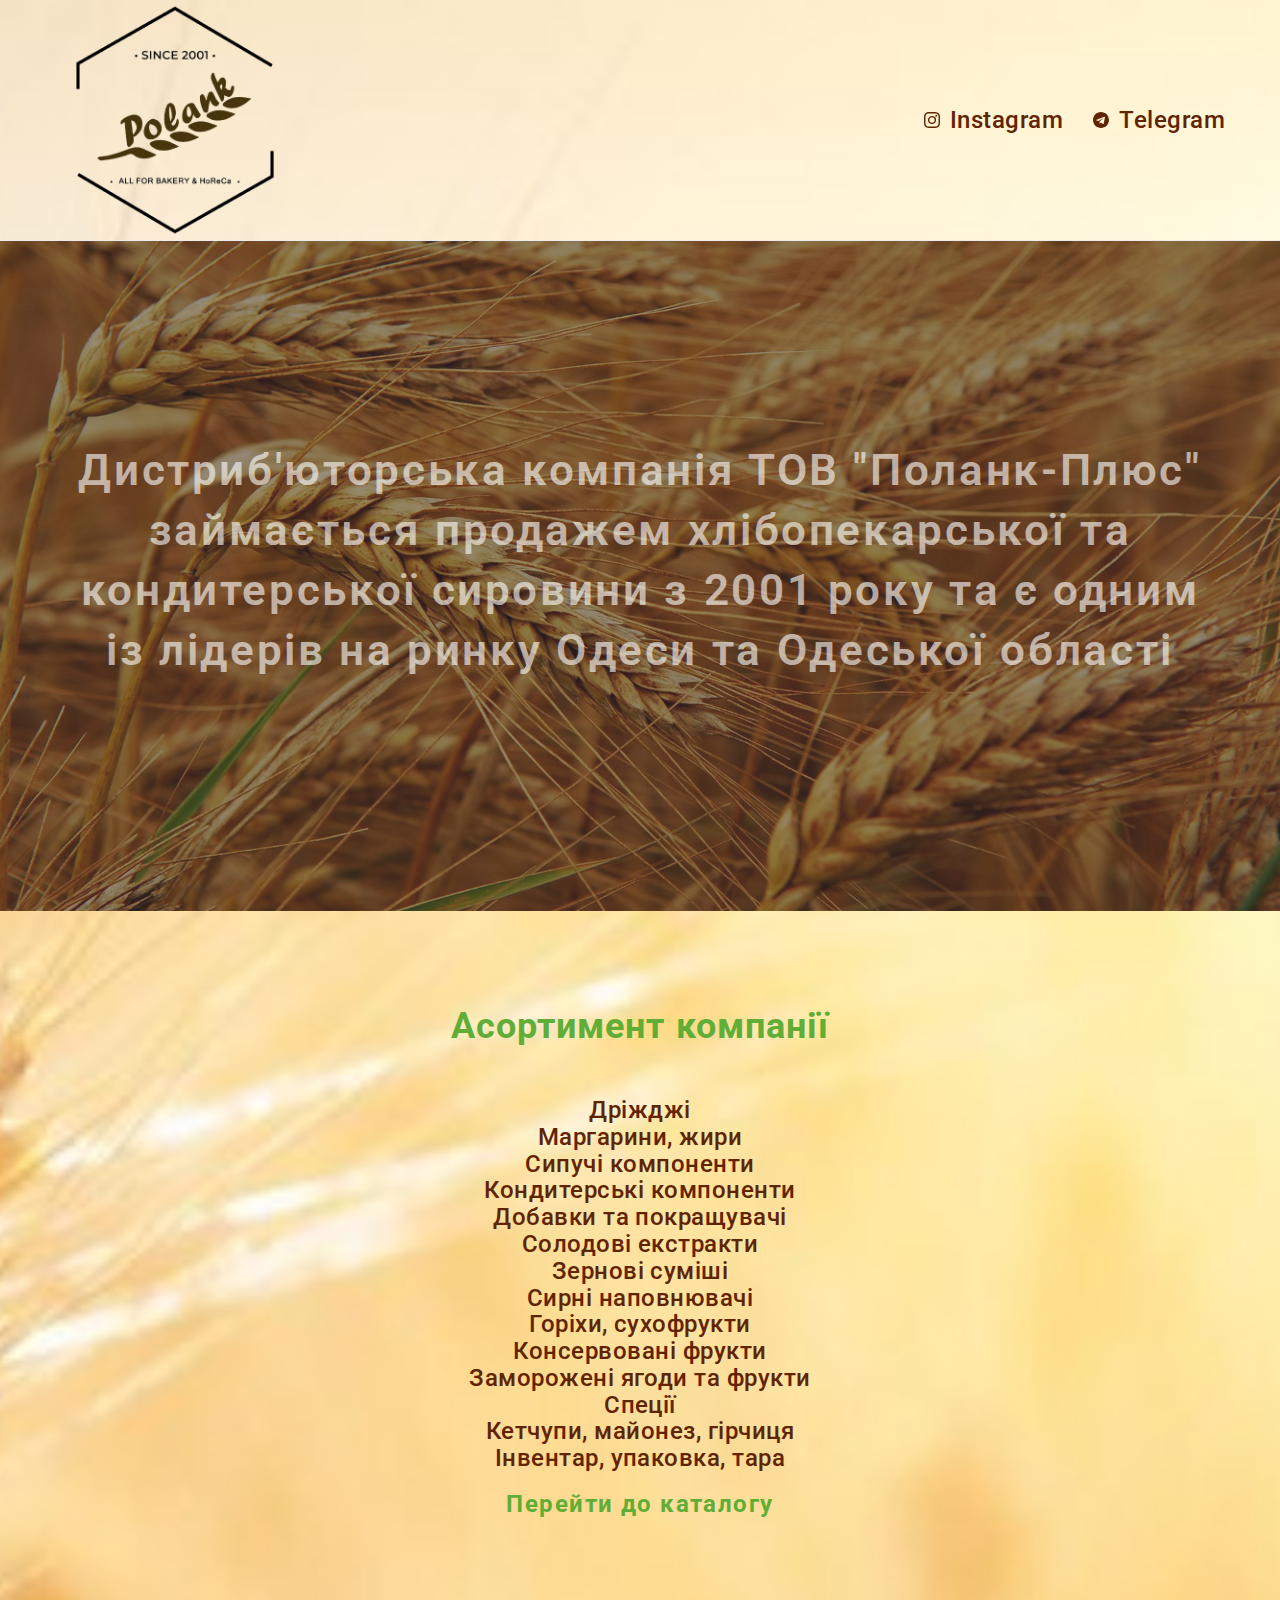
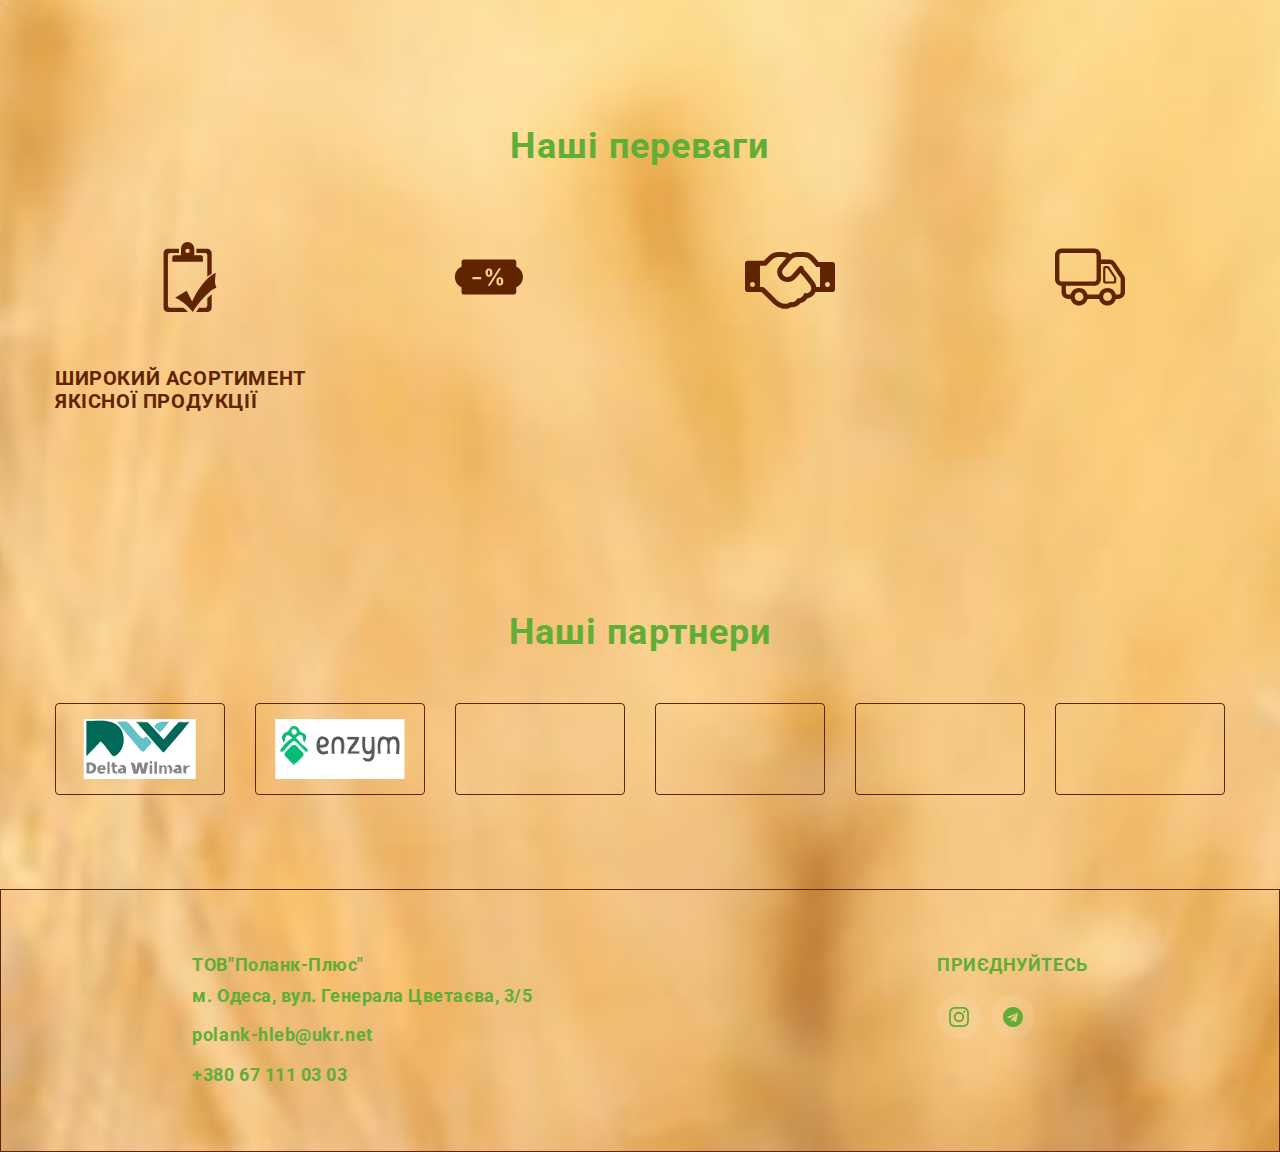
==== commit 7d4200d9: "1" ====
--- a/index.html
+++ b/index.html
@@ -83,6 +83,18 @@
       <div class="container">
        <h2 class="title">Наші переваги</h2>
         <ul class="benefits">
+          <li class="item benefits__item">
+            <div class="benefits__icon">
+              <svg class="icon" widht="70" height="70">
+                <use href="./images/symbol-defs.svg#icon-clipboard"></use>
+              </svg>
+            </div>
+            <h3 class="benefits__title">Широкий асортимент якісної продукції </h3>
+            <p class="benefits__text">
+              <!-- Завдання організації, особливо рамки і місце навчання кадрів тягне у
+              себе. -->
+            </p>
+          </li>
          <li class="item benefits__item">
            <div class="benefits__icon">
              <svg class="icon" widht="70" height="70">
@@ -93,18 +105,6 @@
            <p class="benefits__text">
              <!-- Ідейні міркування, і навіть початок повсякденної роботи з формування
              позиції. -->
-           </p>
-         </li>
-         <li class="item benefits__item">
-           <div class="benefits__icon">
-             <svg class="icon" widht="70" height="70">
-               <use href="./images/symbol-defs.svg#icon-clipboard"></use>
-             </svg>
-           </div>
-           <h3 class="benefits__title">Широкий асортимент якісної продукції </h3>
-           <p class="benefits__text">
-             <!-- Завдання організації, особливо рамки і місце навчання кадрів тягне у
-             себе. -->
            </p>
          </li>
          <li class="item benefits__item">
@@ -134,7 +134,7 @@
        </ul>
       </div>
     </section>
-    </div>
+    
     <!-- <section class="about section">
      <div class="container">
       <h2 class="title">Наші переваги</h2>
@@ -212,6 +212,7 @@
 
       </div>
     </section>
+  </div>
     <footer class="footer">
     <div class="container footer-content">
       <div>
--- a/css/main.min.css
+++ b/css/main.min.css
@@ -1 +1 @@
-ul,p{padding:0;margin:0}img{display:block;max-width:100%;height:auto}li{list-style:none}.item{list-style:none}.works-button{margin-bottom:50px;display:flex;justify-content:center;gap:8px}.hero__button{border:0;display:inline-block;margin:auto;padding:10px 24px;font-family:"Roboto",sans-serif;background-color:rgba(28,28,28,0);font-weight:700;font-size:24px;line-height:1.875;display:flex;text-align:center;letter-spacing:.06em;color:var(--accent-text-color);cursor:pointer;border-radius:4px;transition-property:background-color;transition-duration:250ms;transition-timing-function:cubic-bezier(0.4, 0, 0.2, 1)}.hero__button:hover,.hero__button:focus{background-color:var(--accent-text-color);color:var(--light-color)}.portfolio-button{padding:6px 22px;font-family:"Roboto",sans-serif;font-weight:500;font-size:16px;line-height:1.625;text-align:center;letter-spacing:.03em;color:var(--basic-text-color);background-color:var(--bcg-button-color);cursor:pointer;border:0px;border-radius:4px;transition-property:background-color,color,box-shadow;transition-duration:250ms;transition-timing-function:cubic-bezier(0.4, 0, 0.2, 1)}.portfolio-button:hover,.portfolio-button:focus{color:var(--light-color);background-color:var(--accent-text-color);box-shadow:0px 1px 1px rgba(0,0,0,.12),0px 4px 4px rgba(0,0,0,.06),1px 4px 6px rgba(0,0,0,.16)}.footer-button{display:flex;gap:10px;align-items:center;text-align:center;padding:10px 28px;cursor:pointer;background-color:var(--accent-text-color);border:1px solid var(--bcg-focus-button);border-radius:4px;box-shadow:0px 4px 4px rgba(0,0,0,.15);font-weight:700;font-size:16px;line-height:1.875;letter-spacing:.06em;color:var(--light-color);margin-top:20px;margin-left:auto;margin-right:auto}.footer-button:hover,.footer-button:focus{background-color:var(--bcg-focus-button)}@media screen and (min-width: 1200px){.footer-button{margin-top:0}}.modal-button{display:flex;margin:auto;padding:10px 52px;cursor:pointer;background-color:var(--accent-text-color);border:1px solid var(--bcg-focus-button);border-radius:4px;box-shadow:0px 4px 4px rgba(0,0,0,.15);font-weight:700;font-size:16px;line-height:1.875;letter-spacing:.06em;color:var(--light-color)}.modal-button:hover,.modal-button:focus{background-color:var(--bcg-focus-button)}.container{min-width:320px;max-width:1200px;width:100%;margin:0 auto;padding:0px 15px}@media screen and (min-width: 480px){.container{max-width:480px}}@media screen and (min-width: 768px){.container{max-width:768px}}@media screen and (min-width: 1200px){.container{max-width:1200px}}.nav__logo{display:flex;font-family:"Raleway",sans-serif;font-weight:700;font-size:24px;line-height:1.1666;letter-spacing:.03em;color:var(--accent-text-color);text-decoration:none}.logo-style{color:var(--logo-color)}.logo-style-footer{color:var(--light-color)}.backdrop{position:fixed;width:100%;height:100%;top:0;background-color:rgba(0,0,0,.1);transition:opacity 250ms linear,visibility 250ms linear}.backdrop.is-hidden .modal{transform:scale(0)}.modal{position:absolute;width:calc(100% - 30px);max-width:450px;background-color:var(--light-color);border-radius:4px;top:50%;left:50%;transform:translate(-50%, -50%);transition:transform 250ms linear;padding:40px}@media screen and (min-width: 1200px){.modal{max-width:528px;min-height:581px}}.modal-close{position:absolute;right:8px;top:8px;display:flex;align-items:center;justify-content:center;width:30px;height:30px;border:1px solid rgba(0,0,0,.1);border-radius:50%;background-color:rgba(0,0,0,0);cursor:pointer}.modal-close:focus,.modal-close:hover{fill:var(--accent-text-color)}.is-hidden{opacity:0;visibility:hidden;pointer-events:none}.modal-title{margin-bottom:12px;font-weight:700;font-size:20px;line-height:1.15;text-align:center;letter-spacing:.03em;color:var(--basic-text-color)}.modal-input{width:100%;max-width:448px;height:40px;font-size:12px;border-radius:4px;border:1px solid rgba(33,33,33,.2);padding-left:42px;outline:rgba(0,0,0,0);transition-property:border;transition-duration:250ms;transition-timing-function:cubic-bezier(0.4, 0, 0.2, 1)}.modal-input:focus{border:1px solid var(--accent-text-color)}.modal-icon{position:absolute;left:12px;top:50%;transform:translateY(-50%)}.modal-input:focus+.modal-icon{fill:var(--accent-text-color)}.input-wrapper{position:relative;margin-bottom:10px}.input-label{display:block;margin-bottom:4px;font-weight:400;font-size:12px;line-height:14px;letter-spacing:.01em;color:var(--secondary-text-color)}.modal-comment{width:100%;max-width:448px;height:120px;font-size:12px;border:1px solid rgba(33,33,33,.2);border-radius:4px;padding:12px 16px;resize:none;outline:rgba(0,0,0,0);transition-property:border;transition-duration:250ms;transition-timing-function:cubic-bezier(0.4, 0, 0.2, 1)}.modal-comment::-moz-placeholder{font-weight:400;font-size:12px;line-height:1.1666;letter-spacing:.01em;color:rgba(117,117,117,.5)}.modal-comment:-ms-input-placeholder{font-weight:400;font-size:12px;line-height:1.1666;letter-spacing:.01em;color:rgba(117,117,117,.5)}.modal-comment::placeholder{font-weight:400;font-size:12px;line-height:1.1666;letter-spacing:.01em;color:rgba(117,117,117,.5)}.modal-comment:focus{border:1px solid var(--accent-text-color)}.label-checkbox{display:flex;align-items:center;justify-content:center;font-size:14px;line-height:1.7142;letter-spacing:.03em;color:var(--secondary-text-color)}.contract{position:relative;text-decoration:none;color:var(--accent-text-color)}.contract::before{content:"";position:absolute;bottom:-1px;left:0;width:100%;height:1px;background-color:var(--accent-text-color)}.modal-checkbox{margin-top:20px;margin-bottom:30px}.checkbox{width:16px;height:15px;border:2px solid var(--basic-text-color);border-radius:2px;margin-right:7px;display:flex;align-items:center;justify-content:center}.checkbox:hover{border:2px solid var(--accent-text-color)}.modal-check:focus+.checkbox{border-color:var(--accent-text-color)}.modal-check:checked+.checkbox{background-color:var(--accent-text-color);border:none}.checkbpx-text{font-style:normal}.section{padding-top:60px;padding-bottom:60px;border:1px}@media screen and (min-width: 1200px){.section{padding-top:94px;padding-bottom:94px}}.section-benefits,.section-work,.section-team{display:flex;gap:30px}.title{margin-top:0;margin-bottom:30px;font-weight:700;font-size:28px;line-height:1.1785;text-align:center;letter-spacing:.03em;color:var(--accent-text-color)}@media screen and (min-width: 1200px){.title{font-weight:700;font-size:36px;line-height:1.1666;text-align:center;letter-spacing:.03em;margin-bottom:50px}}.visually-hidden{position:absolute;width:1px;height:1px;margin:-1px;border:0;padding:0;white-space:nowrap;-webkit-clip-path:inset(100%);clip-path:inset(100%);clip:rect(0 0 0 0);overflow:hidden}.benefits__title{display:flex;align-items:center;justify-content:center;margin-top:0;margin-bottom:10px;font-weight:700;font-size:20px;line-height:1.1428;letter-spacing:.03em;text-transform:uppercase;color:var(--polank-color)}.benefits__item{max-width:100%}@media screen and (min-width: 768px){.benefits__item{flex-basis:calc((100% - 30px)/2)}}@media screen and (min-width: 1200px){.benefits__item{flex-basis:calc((100% - 90px)/4);overflow:hidden}}.benefits__icon{border:1px var(--polank-color);color:var(--polank-color);display:flex;border-radius:4px;height:120px;align-items:center;justify-content:center;margin-bottom:30px}.icon{fill:currentColor}.benefits{width:100%;display:flex;flex-wrap:wrap;gap:30px;justify-content:center}@media screen and (min-width: 1200px){.benefits{flex-wrap:nowrap}}.benefits__text{font-size:14px;line-height:1.7142;letter-spacing:.03em;color:var(--secondary-text-color)}.price-position{opacity:1;display:flex;align-items:center;justify-content:center;list-style:circle;font-weight:500;font-size:16px;line-height:1.1166;letter-spacing:.02em;color:var(--polank-color)}@media screen and (min-width: 1200px){.price-position{font-size:24px}}.clients-list{display:flex;flex-wrap:wrap;flex-basis:calc((100% - 90px)/3);justify-content:center;align-items:center;gap:30px}@media screen and (min-width: 768px){.clients-list{flex-basis:calc((100% - 60px)/2)}}@media screen and (min-width: 1200px){.clients-list{flex-basis:calc((100% - 150px)/6)}}.clients-item{width:calc((100% - 30px)/2)}@media screen and (min-width: 768px){.clients-item{width:calc((100% - 60px)/3)}}@media screen and (min-width: 1200px){.clients-item{width:calc((100% - 150px)/6)}}.clients-link{display:flex;align-items:center;justify-content:center;height:92px;border:1px solid var(--icon-color);border-radius:4px;color:#afb1b8;transition-property:color,border;transition-duration:250ms;transition-timing-function:cubic-bezier(0.4, 0, 0.2, 1)}.clients-link:hover,.clients-link:focus{color:var(--accent-text-color);border:1px solid var(--accent-text-color)}.clients-icon{fill:currentColor}.footer{background-color:var(--accent-text-color);padding-top:60px;padding-bottom:60px}.logo-footer{display:flex;align-items:center;justify-content:center;margin-bottom:20px}@media screen and (min-width: 1200px){.logo-footer{display:inline-block}}.address-list{gap:9px}.address{font-style:normal}.address-text{align-items:center;justify-content:center;font-weight:400;font-size:18px;line-height:1.7142;letter-spacing:.03em;color:var(--light-color)}@media screen and (min-width: 1200px){.address-text{align-items:baseline;justify-content:baseline}}.footer-contacts{display:flex;align-items:center;justify-content:center;font-weight:400;font-size:18px;line-height:1.7142;letter-spacing:.03em;color:var(--light-color);text-decoration:none;transition-property:color;transition-duration:250ms;transition-timing-function:cubic-bezier(0.4, 0, 0.2, 1)}@media screen and (min-width: 1200px){.footer-contacts{display:block;align-items:baseline;justify-content:baseline}}.footer-list-name{display:flex;align-items:center;justify-content:center;color:var(--light-color);font-weight:700;font-size:18px;line-height:1.1428;letter-spacing:.03em;margin-bottom:20px;margin-top:0}.footer-content{display:flex;flex-wrap:wrap;align-items:center;justify-content:center;transition-property:color;transition-duration:250ms;transition-timing-function:cubic-bezier(0.4, 0, 0.2, 1)}@media screen and (min-width: 768px){.footer-content{justify-content:space-around;align-items:baseline;gap:60px}}@media screen and (min-width: 1200px){.footer-content{flex-wrap:nowrap;align-items:baseline}}.footer-list{display:flex;flex-direction:column;margin-top:60px;margin-bottom:60px}@media screen and (min-width: 768px){.footer-list{flex-direction:column;flex-wrap:wrap;align-items:center;justify-content:center;margin:0}}@media screen and (min-width: 1200px){.footer-list{flex-direction:column;flex-wrap:wrap;align-items:baseline;margin-left:70px}}.footer-link{display:flex;align-items:center;justify-content:center;border:1px;border-radius:50%;width:44px;height:44px;color:var(--light-color);background-color:rgba(255,255,255,.1);transition-property:background-color;transition-duration:250ms;transition-timing-function:cubic-bezier(0.4, 0, 0.2, 1)}.footer-icon{fill:currentColor}.footer-input{width:358px;height:50px;border:1px solid rgba(255,255,255,.3);border-radius:4px;background-color:var(--bcg-color);padding:15px 16px;color:var(--light-color)}@media screen and (min-width: 1200px){.footer-form{display:flex;gap:12px}}.subscription{display:flex;flex-direction:column;align-items:center}@media screen and (min-width: 1200px){.subscription{margin-left:auto;align-items:baseline}}.footer-group{display:flex;align-items:center;justify-content:center}.address-list .item:not(:last-child){margin-bottom:9px}.nav,.nav-menu{display:flex;align-items:center}.header{border-bottom:1px solid var(--header-border);padding-top:16px;padding-bottom:16px}@media screen and (min-width: 768px){.header{padding-top:0px;padding-bottom:0px}}@media screen and (min-width: 1200px){.header{padding-top:0px;padding-bottom:0px}}.header__container{display:flex;align-items:center;justify-content:space-between}@media screen and (min-width: 768px){.header__container{justify-content:space-between}}.hero{background-image:url(../images/fon.png);background-color:var(--bcg-color);background-repeat:no-repeat;background-position:center;background-size:cover;margin:auto;padding-top:118px;padding-bottom:118px}@media screen and (min-width: 1200px){.hero{max-width:1600px;padding-top:200px;padding-bottom:200px}}.hero__title{margin-top:0;margin-bottom:30px;font-weight:600;font-size:26px;line-height:1.6153;text-align:center;letter-spacing:.06em;text-transform:none;color:var(--contacts-text-color)}@media screen and (min-width: 1200px){.hero__title{font-size:44px;line-height:1.3636}}.works{display:flex;flex-wrap:wrap;gap:30px}.work-name{font-weight:700;font-size:18px;line-height:2;letter-spacing:.06em;color:var(--basic-text-color);margin-top:0;margin-bottom:4px}.work-form{font-weight:400;font-size:16px;line-height:1.875;letter-spacing:.03em;color:var(--secondary-text-color)}.work-link{display:block;text-decoration:none;transition-property:box-shadow;transition-duration:250ms;transition-timing-function:cubic-bezier(0.4, 0, 0.2, 1)}.work-link:hover,.work-link:focus{box-shadow:0px 1px 1px rgba(0,0,0,.12),0px 4px 4px rgba(0,0,0,.06),1px 4px 6px rgba(0,0,0,.16)}.work-img{position:relative;overflow:hidden}.works-caption{opacity:0;position:absolute;display:flex;align-items:center;justify-content:center;padding:0 24px;width:100%;height:100%;bottom:0;font-size:18px;line-height:28px;letter-spacing:.03em;color:var(--light-color);background-color:rgba(33,150,243,.9);transform:translateY(100%);transition-duration:250ms;transition-timing-function:cubic-bezier(0.4, 0, 0.2, 1)}.work-link:focus .works-caption,.work-link:hover .works-caption{transform:translateY(0);opacity:1}.team-name{margin-top:0;margin-bottom:10px}.description{padding:30px 0px}.section-team{display:flex;flex-wrap:wrap;align-items:center;justify-content:center}.work-description{padding:24px 20px;border-left:1px solid var(--card-border);border-right:1px solid var(--card-border);border-bottom:1px solid var(--card-border)}.section-team .item{max-width:100%;background-color:var(--light-color);box-shadow:0px 2px 1px 0px rgba(0,0,0,.2);border-radius:0px 0px 4px 4px}@media screen and (min-width: 768px){.section-team .item{flex-basis:calc((100% - 30px)/2)}}@media screen and (min-width: 1200px){.section-team .item{flex-basis:calc((100% - 90px)/4)}}.team-group{display:flex;align-items:center;justify-content:center;gap:10px}.team-link{display:flex;align-items:center;justify-content:center;list-style:none}.link-networks{display:flex;color:#afb1b8;border:1px;border-radius:50%;width:44px;height:44px;justify-content:center;align-items:center;transition-property:background-color,color;transition-duration:250ms;transition-timing-function:cubic-bezier(0.4, 0, 0.2, 1)}.link-networks:hover,.link-networks:focus{color:#fff;background-color:var(--accent-text-color)}.team-icon{fill:currentColor}.team-icon:hover,.team-icon:focus{fill:currentColor}.team-name{font-weight:500;font-size:16px;line-height:1.1875;text-align:center;letter-spacing:.03em;color:var(--basic-text-color)}.team-post{font-weight:400;font-size:16px;line-height:1.1875;text-align:center;letter-spacing:.03em;color:var(--secondary-text-color);margin-bottom:16px}.photo-team{max-width:100%;height:auto}.works .item{flex-basis:calc((100% - 60px)/3)}.section-work .item{position:relative}.img-caption{position:absolute;padding:27px 0px;bottom:0;width:100%;font-weight:700;font-size:14px;line-height:1.1428;text-align:center;letter-spacing:.03em;text-transform:uppercase;color:var(--light-color);background-color:rgba(47,48,58,.8)}.about.section{padding-top:0;display:none}@media screen and (min-width: 1200px){.about.section{display:flex}}body{font-family:"Roboto",sans-serif}:root{--basic-text-color: #212121;--accent-text-color: rgba(96, 174, 55);--light-color: #ffffff;--secondary-text-color: #757575;--contacts-text-color: rgba(255, 255, 255, 0.6);--logo-color: #000000;--bcg-color: #2f303a;--bcg-button-color: #f5f4fa;--bcg-focus-button: #188ce8;--card-border: #eeee;--header-border: #ececec;--icon-color: #afb1b8;--polank-color: rgba(97, 36, 0)}.fon{background-image:url(../images/muka.jpg);background-repeat:no-repeat;background-position:center;background-size:cover;margin:auto}@media screen and (min-width: 1200px){.fon{max-width:1600px}}@media screen and (min-width: 768px){.nav-menu{margin-left:93px}}.nav-menu__item{margin-right:50px}.nav-menu__item:last-child{margin-right:0}.nav-menu__link{display:none;font-weight:500;font-size:14px;line-height:1.1428;letter-spacing:.02em;color:var(--basic-text-color);text-decoration:none;padding-top:32px;padding-bottom:32px;transition-property:color;transition-duration:250ms;transition-timing-function:cubic-bezier(0.4, 0, 0.2, 1)}.nav-menu__link:hover,.nav-menu__link:focus{color:var(--accent-text-color)}@media screen and (min-width: 768px){.nav-menu__link{display:flex}}.nav-menu__link--current{position:relative}.nav-menu__link--current::before{content:"";position:absolute;bottom:-1px;left:0;width:100%;height:4px;border-radius:2px;background-color:var(--accent-text-color)}.nav-menu__link .nav-menu__link--current{color:var(--accent-text-color)}.nav-menu__link--current{color:var(--accent-text-color)}.contacts-item{display:flex;align-items:center;justify-content:center;width:16px;height:12px}.contacts-list__icon{width:16px;margin-right:10px;fill:currentColor}.contacts-list__icon:hover,.contacts-list__icon:focus{fill:var(--accent-text-color)}.contacts-list{display:flex;flex-direction:column;margin-left:auto}@media screen and (min-width: 1200px){.contacts-list{display:flex;flex-direction:row;margin-left:auto}}.contacts-list__item:not(:last-child){margin-bottom:10px}@media screen and (min-width: 1200px){.contacts-list__item:not(:last-child){margin-right:30px;margin-bottom:0}}.contacts-list__link{display:flex;align-items:center;font-weight:500;font-size:24px;line-height:1.1666;letter-spacing:.02em;color:var(--polank-color);text-decoration:none;transition-property:color;transition-duration:250ms;transition-timing-function:cubic-bezier(0.4, 0, 0.2, 1)}.contacts-list__link:hover,.contacts-list__link:focus{color:var(--accent-text-color)}.contacts-list__link:not(:last-child){margin-bottom:12px}/*# sourceMappingURL=main.min.css.map */+ul,p{padding:0;margin:0}img{display:block;max-width:100%;height:auto}li{list-style:none}.item{list-style:none}.works-button{margin-bottom:50px;display:flex;justify-content:center;gap:8px}.hero__button{border:0;display:inline-block;margin:auto;padding:10px 24px;font-family:"Roboto",sans-serif;background-color:rgba(28,28,28,0);font-weight:700;font-size:24px;line-height:1.875;display:flex;text-align:center;letter-spacing:.06em;color:var(--accent-text-color);cursor:pointer;border-radius:4px;transition-property:background-color;transition-duration:250ms;transition-timing-function:cubic-bezier(0.4, 0, 0.2, 1)}.hero__button:hover,.hero__button:focus{background-color:var(--accent-text-color);color:var(--light-color)}.portfolio-button{padding:6px 22px;font-family:"Roboto",sans-serif;font-weight:500;font-size:16px;line-height:1.625;text-align:center;letter-spacing:.03em;color:var(--basic-text-color);background-color:var(--bcg-button-color);cursor:pointer;border:0px;border-radius:4px;transition-property:background-color,color,box-shadow;transition-duration:250ms;transition-timing-function:cubic-bezier(0.4, 0, 0.2, 1)}.portfolio-button:hover,.portfolio-button:focus{color:var(--light-color);background-color:var(--accent-text-color);box-shadow:0px 1px 1px rgba(0,0,0,.12),0px 4px 4px rgba(0,0,0,.06),1px 4px 6px rgba(0,0,0,.16)}.footer-button{display:flex;gap:10px;align-items:center;text-align:center;padding:10px 28px;cursor:pointer;background-color:var(--accent-text-color);border:1px solid var(--bcg-focus-button);border-radius:4px;box-shadow:0px 4px 4px rgba(0,0,0,.15);font-weight:700;font-size:16px;line-height:1.875;letter-spacing:.06em;color:var(--light-color);margin-top:20px;margin-left:auto;margin-right:auto}.footer-button:hover,.footer-button:focus{background-color:var(--bcg-focus-button)}@media screen and (min-width: 1200px){.footer-button{margin-top:0}}.modal-button{display:flex;margin:auto;padding:10px 52px;cursor:pointer;background-color:var(--accent-text-color);border:1px solid var(--bcg-focus-button);border-radius:4px;box-shadow:0px 4px 4px rgba(0,0,0,.15);font-weight:700;font-size:16px;line-height:1.875;letter-spacing:.06em;color:var(--light-color)}.modal-button:hover,.modal-button:focus{background-color:var(--bcg-focus-button)}.container{min-width:320px;max-width:1200px;width:100%;margin:0 auto;padding:0px 15px}@media screen and (min-width: 480px){.container{max-width:480px}}@media screen and (min-width: 768px){.container{max-width:768px}}@media screen and (min-width: 1200px){.container{max-width:1200px}}.nav__logo{display:flex;font-family:"Raleway",sans-serif;font-weight:700;font-size:24px;line-height:1.1666;letter-spacing:.03em;color:var(--accent-text-color);text-decoration:none}.logo-style{color:var(--logo-color)}.logo-style-footer{color:var(--light-color)}.backdrop{position:fixed;width:100%;height:100%;top:0;background-color:rgba(0,0,0,.1);transition:opacity 250ms linear,visibility 250ms linear}.backdrop.is-hidden .modal{transform:scale(0)}.modal{position:absolute;width:calc(100% - 30px);max-width:450px;background-color:var(--light-color);border-radius:4px;top:50%;left:50%;transform:translate(-50%, -50%);transition:transform 250ms linear;padding:40px}@media screen and (min-width: 1200px){.modal{max-width:528px;min-height:581px}}.modal-close{position:absolute;right:8px;top:8px;display:flex;align-items:center;justify-content:center;width:30px;height:30px;border:1px solid rgba(0,0,0,.1);border-radius:50%;background-color:rgba(0,0,0,0);cursor:pointer}.modal-close:focus,.modal-close:hover{fill:var(--accent-text-color)}.is-hidden{opacity:0;visibility:hidden;pointer-events:none}.modal-title{margin-bottom:12px;font-weight:700;font-size:20px;line-height:1.15;text-align:center;letter-spacing:.03em;color:var(--basic-text-color)}.modal-input{width:100%;max-width:448px;height:40px;font-size:12px;border-radius:4px;border:1px solid rgba(33,33,33,.2);padding-left:42px;outline:rgba(0,0,0,0);transition-property:border;transition-duration:250ms;transition-timing-function:cubic-bezier(0.4, 0, 0.2, 1)}.modal-input:focus{border:1px solid var(--accent-text-color)}.modal-icon{position:absolute;left:12px;top:50%;transform:translateY(-50%)}.modal-input:focus+.modal-icon{fill:var(--accent-text-color)}.input-wrapper{position:relative;margin-bottom:10px}.input-label{display:block;margin-bottom:4px;font-weight:400;font-size:12px;line-height:14px;letter-spacing:.01em;color:var(--secondary-text-color)}.modal-comment{width:100%;max-width:448px;height:120px;font-size:12px;border:1px solid rgba(33,33,33,.2);border-radius:4px;padding:12px 16px;resize:none;outline:rgba(0,0,0,0);transition-property:border;transition-duration:250ms;transition-timing-function:cubic-bezier(0.4, 0, 0.2, 1)}.modal-comment::-moz-placeholder{font-weight:400;font-size:12px;line-height:1.1666;letter-spacing:.01em;color:rgba(117,117,117,.5)}.modal-comment:-ms-input-placeholder{font-weight:400;font-size:12px;line-height:1.1666;letter-spacing:.01em;color:rgba(117,117,117,.5)}.modal-comment::placeholder{font-weight:400;font-size:12px;line-height:1.1666;letter-spacing:.01em;color:rgba(117,117,117,.5)}.modal-comment:focus{border:1px solid var(--accent-text-color)}.label-checkbox{display:flex;align-items:center;justify-content:center;font-size:14px;line-height:1.7142;letter-spacing:.03em;color:var(--secondary-text-color)}.contract{position:relative;text-decoration:none;color:var(--accent-text-color)}.contract::before{content:"";position:absolute;bottom:-1px;left:0;width:100%;height:1px;background-color:var(--accent-text-color)}.modal-checkbox{margin-top:20px;margin-bottom:30px}.checkbox{width:16px;height:15px;border:2px solid var(--basic-text-color);border-radius:2px;margin-right:7px;display:flex;align-items:center;justify-content:center}.checkbox:hover{border:2px solid var(--accent-text-color)}.modal-check:focus+.checkbox{border-color:var(--accent-text-color)}.modal-check:checked+.checkbox{background-color:var(--accent-text-color);border:none}.checkbpx-text{font-style:normal}.section{padding-top:60px;padding-bottom:60px;border:1px}@media screen and (min-width: 1200px){.section{padding-top:94px;padding-bottom:94px}}.section-benefits,.section-work,.section-team{display:flex;gap:30px}.title{margin-top:0;margin-bottom:30px;font-weight:700;font-size:28px;line-height:1.1785;text-align:center;letter-spacing:.03em;color:var(--accent-text-color)}@media screen and (min-width: 1200px){.title{font-weight:700;font-size:36px;line-height:1.1666;text-align:center;letter-spacing:.03em;margin-bottom:50px}}.visually-hidden{position:absolute;width:1px;height:1px;margin:-1px;border:0;padding:0;white-space:nowrap;-webkit-clip-path:inset(100%);clip-path:inset(100%);clip:rect(0 0 0 0);overflow:hidden}.benefits__title{display:flex;align-items:center;justify-content:center;margin-top:0;margin-bottom:10px;font-weight:700;font-size:20px;line-height:1.1428;letter-spacing:.03em;text-transform:uppercase;color:var(--polank-color)}.benefits__item{max-width:100%}@media screen and (min-width: 768px){.benefits__item{flex-basis:calc((100% - 30px)/2)}}@media screen and (min-width: 1200px){.benefits__item{flex-basis:calc((100% - 90px)/4);overflow:hidden}}.benefits__icon{border:1px var(--polank-color);color:var(--polank-color);display:flex;border-radius:4px;height:120px;align-items:center;justify-content:center;margin-bottom:30px}.icon{fill:currentColor}.benefits{width:100%;display:flex;flex-wrap:wrap;gap:30px;justify-content:center}@media screen and (min-width: 1200px){.benefits{flex-wrap:nowrap}}.benefits__text{font-size:14px;line-height:1.7142;letter-spacing:.03em;color:var(--secondary-text-color)}.price-position{opacity:1;display:flex;align-items:center;justify-content:center;list-style:circle;font-weight:500;font-size:16px;line-height:1.1166;letter-spacing:.02em;color:var(--polank-color)}@media screen and (min-width: 1200px){.price-position{font-size:24px}}.clients-list{display:flex;flex-wrap:wrap;flex-basis:calc((100% - 90px)/3);justify-content:center;align-items:center;gap:30px}@media screen and (min-width: 768px){.clients-list{flex-basis:calc((100% - 60px)/2)}}@media screen and (min-width: 1200px){.clients-list{flex-basis:calc((100% - 150px)/6)}}.clients-item{width:calc((100% - 30px)/2)}@media screen and (min-width: 768px){.clients-item{width:calc((100% - 60px)/3)}}@media screen and (min-width: 1200px){.clients-item{width:calc((100% - 150px)/6)}}.clients-link{display:flex;align-items:center;justify-content:center;height:92px;border:1px solid var(--polank-color);border-radius:4px;color:var(--polank-color);transition-property:color,border;transition-duration:250ms;transition-timing-function:cubic-bezier(0.4, 0, 0.2, 1)}.clients-link:hover,.clients-link:focus{color:var(--accent-text-color);border:1px solid var(--accent-text-color)}.clients-icon{fill:currentColor}.footer{border:1px solid var(--polank-color);padding-top:60px;padding-bottom:60px}.logo-footer{display:flex;align-items:center;justify-content:center;margin-bottom:20px}@media screen and (min-width: 1200px){.logo-footer{display:inline-block}}.address-list{gap:9px}.address{font-style:normal}.address-text{align-items:center;justify-content:center;font-weight:700;font-size:18px;line-height:1.7142;letter-spacing:.03em;color:var(--accent-text-color)}@media screen and (min-width: 1200px){.address-text{align-items:baseline;justify-content:baseline}}.footer-contacts{display:flex;align-items:center;justify-content:center;font-weight:700;font-size:18px;line-height:1.7142;letter-spacing:.03em;color:var(--accent-text-color);text-decoration:none;transition-property:color;transition-duration:250ms;transition-timing-function:cubic-bezier(0.4, 0, 0.2, 1)}@media screen and (min-width: 1200px){.footer-contacts{display:block;align-items:baseline;justify-content:baseline}}.footer-list-name{display:flex;align-items:center;justify-content:center;color:var(--accent-text-color);font-weight:700;font-size:18px;line-height:1.1428;letter-spacing:.03em;margin-bottom:20px;margin-top:0}.footer-content{display:flex;flex-wrap:wrap;align-items:center;justify-content:center;transition-property:color;transition-duration:250ms;transition-timing-function:cubic-bezier(0.4, 0, 0.2, 1)}@media screen and (min-width: 768px){.footer-content{justify-content:space-around;align-items:baseline;gap:60px}}@media screen and (min-width: 1200px){.footer-content{flex-wrap:nowrap;align-items:baseline}}.footer-list{display:flex;flex-direction:column;margin-top:60px;margin-bottom:60px}@media screen and (min-width: 768px){.footer-list{flex-direction:column;flex-wrap:wrap;align-items:center;justify-content:center;margin:0}}@media screen and (min-width: 1200px){.footer-list{flex-direction:column;flex-wrap:wrap;align-items:baseline;margin-left:70px}}.footer-link{display:flex;align-items:center;justify-content:center;border:1px;border-radius:50%;width:44px;height:44px;color:var(--accent-text-color);background-color:rgba(255,255,255,.1);transition-property:background-color;transition-duration:250ms;transition-timing-function:cubic-bezier(0.4, 0, 0.2, 1)}.footer-icon{fill:currentColor}.footer-input{width:358px;height:50px;border:1px solid rgba(255,255,255,.3);border-radius:4px;background-color:var(--bcg-color);padding:15px 16px;color:var(--light-color)}@media screen and (min-width: 1200px){.footer-form{display:flex;gap:12px}}.subscription{display:flex;flex-direction:column;align-items:center}@media screen and (min-width: 1200px){.subscription{margin-left:auto;align-items:baseline}}.footer-group{display:flex;align-items:center;justify-content:center}.address-list .item:not(:last-child){margin-bottom:9px}.nav,.nav-menu{display:flex;align-items:center}.header{border-bottom:1px solid var(--header-border);padding-top:16px;padding-bottom:16px}@media screen and (min-width: 768px){.header{padding-top:0px;padding-bottom:0px}}@media screen and (min-width: 1200px){.header{padding-top:0px;padding-bottom:0px}}.header__container{display:flex;align-items:center;justify-content:space-between}@media screen and (min-width: 768px){.header__container{justify-content:space-between}}.hero{background-image:url(../images/fon.png);background-color:var(--bcg-color);background-repeat:no-repeat;background-position:center;background-size:cover;margin:auto;padding-top:118px;padding-bottom:118px}@media screen and (min-width: 1200px){.hero{max-width:1600px;padding-top:200px;padding-bottom:200px}}.hero__title{margin-top:0;margin-bottom:30px;font-weight:600;font-size:26px;line-height:1.6153;text-align:center;letter-spacing:.06em;text-transform:none;color:var(--contacts-text-color)}@media screen and (min-width: 1200px){.hero__title{font-size:44px;line-height:1.3636}}.works{display:flex;flex-wrap:wrap;gap:30px}.work-name{font-weight:700;font-size:18px;line-height:2;letter-spacing:.06em;color:var(--basic-text-color);margin-top:0;margin-bottom:4px}.work-form{font-weight:400;font-size:16px;line-height:1.875;letter-spacing:.03em;color:var(--secondary-text-color)}.work-link{display:block;text-decoration:none;transition-property:box-shadow;transition-duration:250ms;transition-timing-function:cubic-bezier(0.4, 0, 0.2, 1)}.work-link:hover,.work-link:focus{box-shadow:0px 1px 1px rgba(0,0,0,.12),0px 4px 4px rgba(0,0,0,.06),1px 4px 6px rgba(0,0,0,.16)}.work-img{position:relative;overflow:hidden}.works-caption{opacity:0;position:absolute;display:flex;align-items:center;justify-content:center;padding:0 24px;width:100%;height:100%;bottom:0;font-size:18px;line-height:28px;letter-spacing:.03em;color:var(--light-color);background-color:rgba(33,150,243,.9);transform:translateY(100%);transition-duration:250ms;transition-timing-function:cubic-bezier(0.4, 0, 0.2, 1)}.work-link:focus .works-caption,.work-link:hover .works-caption{transform:translateY(0);opacity:1}.team-name{margin-top:0;margin-bottom:10px}.description{padding:30px 0px}.section-team{display:flex;flex-wrap:wrap;align-items:center;justify-content:center}.work-description{padding:24px 20px;border-left:1px solid var(--card-border);border-right:1px solid var(--card-border);border-bottom:1px solid var(--card-border)}.section-team .item{max-width:100%;background-color:var(--light-color);box-shadow:0px 2px 1px 0px rgba(0,0,0,.2);border-radius:0px 0px 4px 4px}@media screen and (min-width: 768px){.section-team .item{flex-basis:calc((100% - 30px)/2)}}@media screen and (min-width: 1200px){.section-team .item{flex-basis:calc((100% - 90px)/4)}}.team-group{display:flex;align-items:center;justify-content:center;gap:10px}.team-link{display:flex;align-items:center;justify-content:center;list-style:none}.link-networks{display:flex;color:#afb1b8;border:1px;border-radius:50%;width:44px;height:44px;justify-content:center;align-items:center;transition-property:background-color,color;transition-duration:250ms;transition-timing-function:cubic-bezier(0.4, 0, 0.2, 1)}.link-networks:hover,.link-networks:focus{color:#fff;background-color:var(--accent-text-color)}.team-icon{fill:currentColor}.team-icon:hover,.team-icon:focus{fill:currentColor}.team-name{font-weight:500;font-size:16px;line-height:1.1875;text-align:center;letter-spacing:.03em;color:var(--basic-text-color)}.team-post{font-weight:400;font-size:16px;line-height:1.1875;text-align:center;letter-spacing:.03em;color:var(--secondary-text-color);margin-bottom:16px}.photo-team{max-width:100%;height:auto}.works .item{flex-basis:calc((100% - 60px)/3)}.section-work .item{position:relative}.img-caption{position:absolute;padding:27px 0px;bottom:0;width:100%;font-weight:700;font-size:14px;line-height:1.1428;text-align:center;letter-spacing:.03em;text-transform:uppercase;color:var(--light-color);background-color:rgba(47,48,58,.8)}.about.section{padding-top:0;display:none}@media screen and (min-width: 1200px){.about.section{display:flex}}body{font-family:"Roboto",sans-serif}:root{--basic-text-color: #212121;--accent-text-color: rgba(96, 174, 55);--light-color: #ffffff;--secondary-text-color: #757575;--contacts-text-color: rgba(255, 255, 255, 0.6);--logo-color: #000000;--bcg-color: #2f303a;--bcg-button-color: #f5f4fa;--bcg-focus-button: #188ce8;--card-border: #eeee;--header-border: #ececec;--icon-color: #afb1b8;--polank-color: rgba(97, 36, 0)}body{background-image:url(../images/muka.jpg);background-repeat:no-repeat;background-position:center;background-size:cover;margin:auto}@media screen and (min-width: 1200px){body{max-width:1600px}}@media screen and (min-width: 768px){.nav-menu{margin-left:93px}}.nav-menu__item{margin-right:50px}.nav-menu__item:last-child{margin-right:0}.nav-menu__link{display:none;font-weight:500;font-size:14px;line-height:1.1428;letter-spacing:.02em;color:var(--basic-text-color);text-decoration:none;padding-top:32px;padding-bottom:32px;transition-property:color;transition-duration:250ms;transition-timing-function:cubic-bezier(0.4, 0, 0.2, 1)}.nav-menu__link:hover,.nav-menu__link:focus{color:var(--accent-text-color)}@media screen and (min-width: 768px){.nav-menu__link{display:flex}}.nav-menu__link--current{position:relative}.nav-menu__link--current::before{content:"";position:absolute;bottom:-1px;left:0;width:100%;height:4px;border-radius:2px;background-color:var(--accent-text-color)}.nav-menu__link .nav-menu__link--current{color:var(--accent-text-color)}.nav-menu__link--current{color:var(--accent-text-color)}.contacts-item{display:flex;align-items:center;justify-content:center;width:16px;height:12px}.contacts-list__icon{width:16px;margin-right:10px;fill:currentColor}.contacts-list__icon:hover,.contacts-list__icon:focus{fill:var(--accent-text-color)}.contacts-list{display:flex;flex-direction:column;margin-left:auto}@media screen and (min-width: 1200px){.contacts-list{display:flex;flex-direction:row;margin-left:auto}}.contacts-list__item:not(:last-child){margin-bottom:10px}@media screen and (min-width: 1200px){.contacts-list__item:not(:last-child){margin-right:30px;margin-bottom:0}}.contacts-list__link{display:flex;align-items:center;font-weight:500;font-size:24px;line-height:1.1666;letter-spacing:.02em;color:var(--polank-color);text-decoration:none;transition-property:color;transition-duration:250ms;transition-timing-function:cubic-bezier(0.4, 0, 0.2, 1)}.contacts-list__link:hover,.contacts-list__link:focus{color:var(--accent-text-color)}.contacts-list__link:not(:last-child){margin-bottom:12px}/*# sourceMappingURL=main.min.css.map */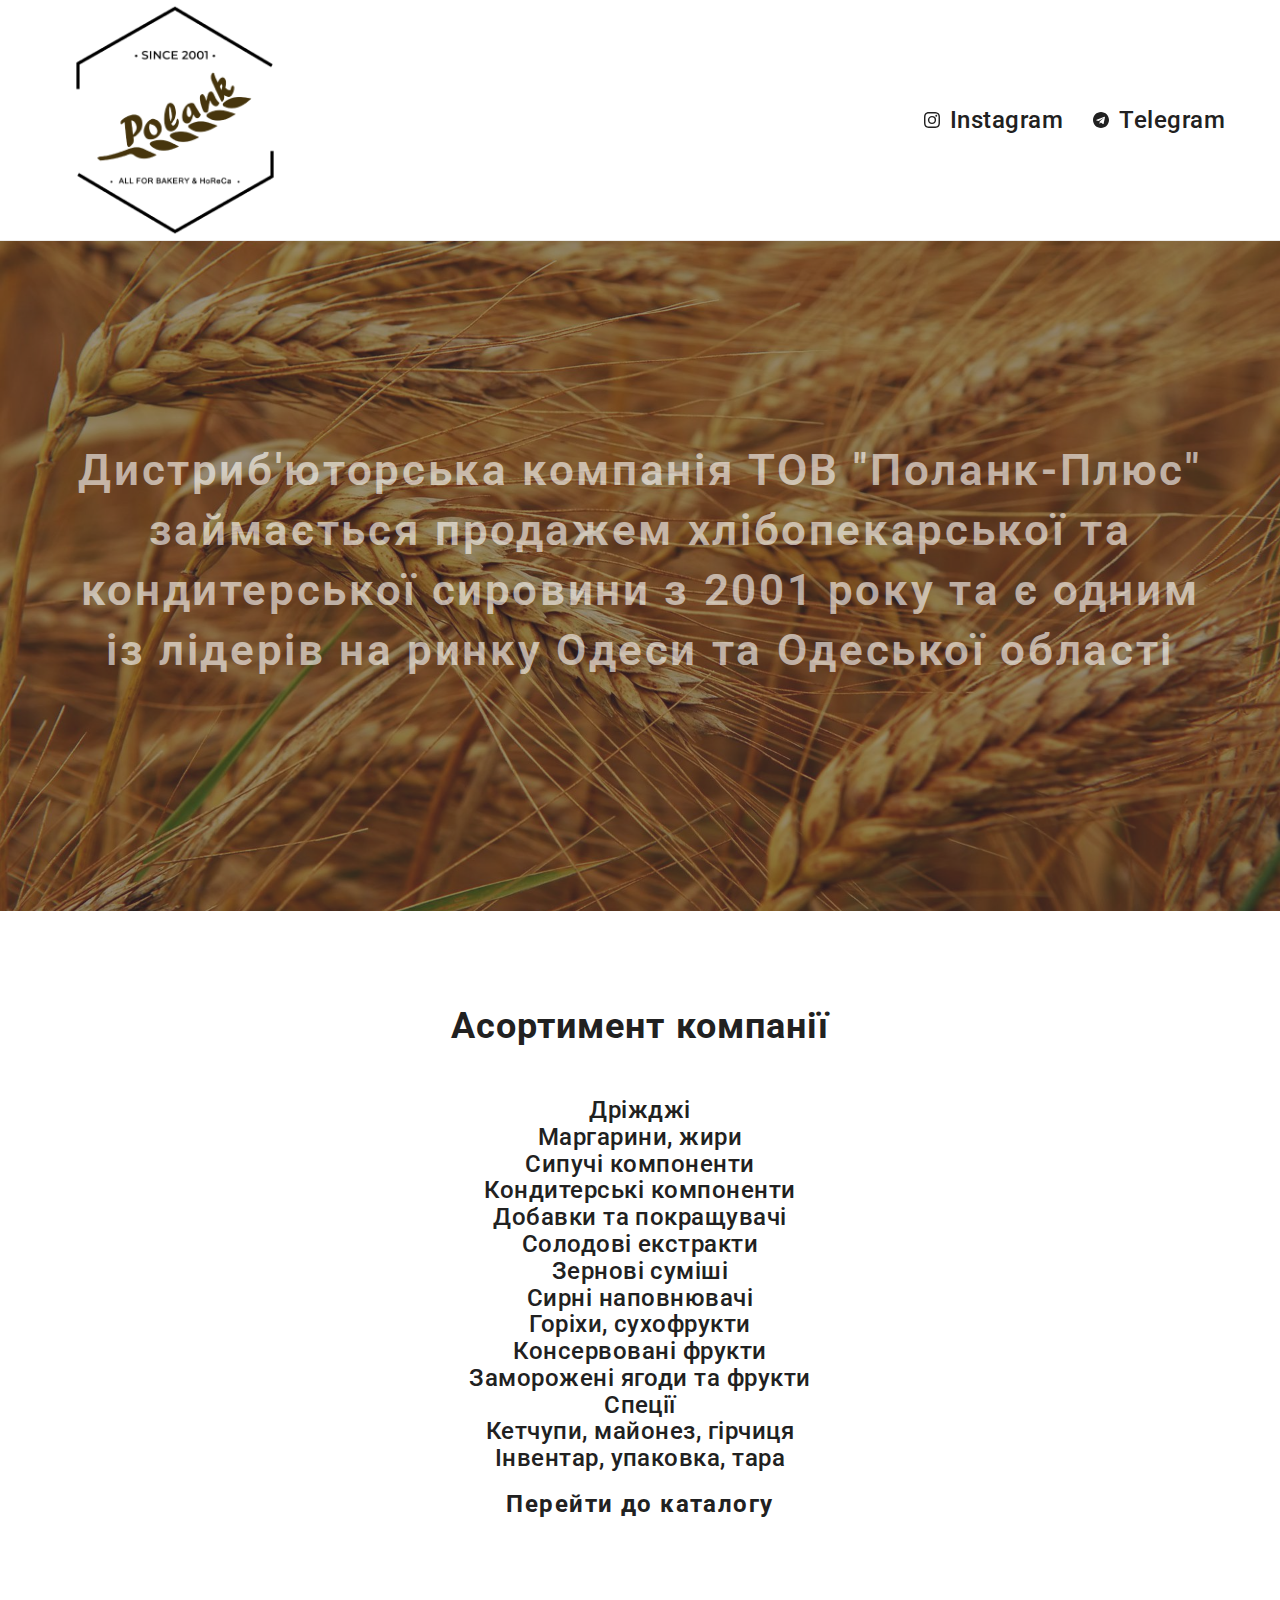
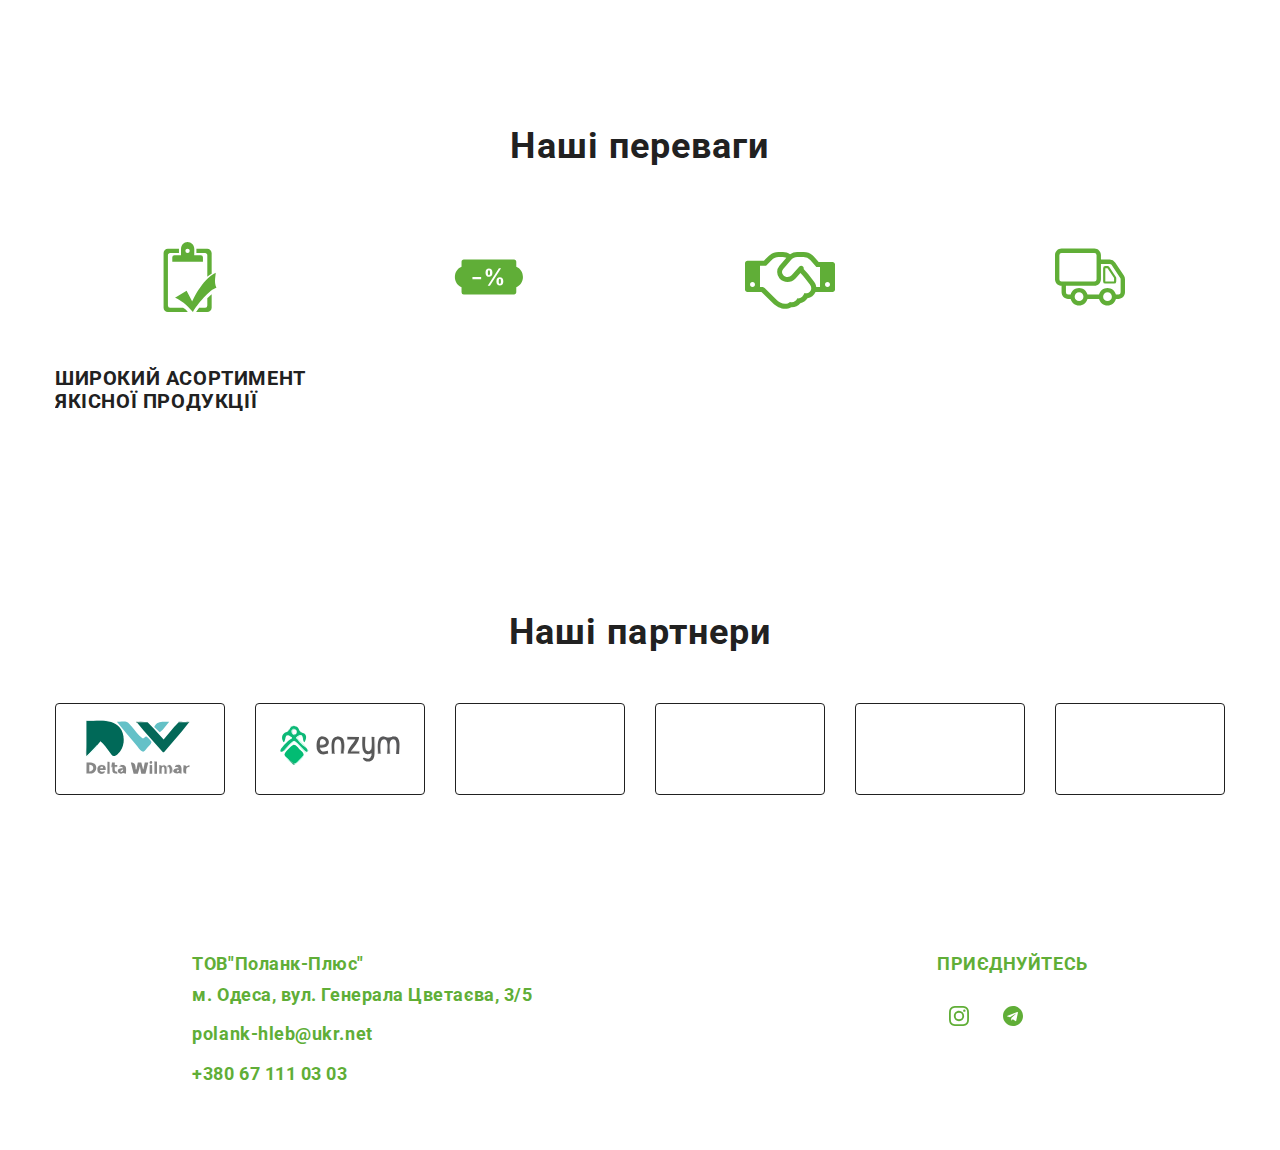
==== commit bd1ae33e: "1" ====
--- a/index.html
+++ b/index.html
@@ -19,123 +19,132 @@
     />
   </head>
   <body>
-    
-      <header class="header">
-        <div class="header__container container">
-          <nav class="nav">
-            <img src="./images/logo.png" alt="Logo" width="240px" height="240px">
-          </nav>
-          <ul class="contacts-list">
-            <li class="contacts-list__item item">
-      
-              <a class="contacts-list__link" href="https://instagram.com/polank_od?igshid=YmMyMTA2M2Y="
-                >
-                <svg class="contacts-list__icon " wigth="40" height="40">
-                  <use href="./images/symbol-defs.svg#icon-instagram"></use>
-                </svg>
-                Instagram
-              </a>
-            </li>
-            <li class="contacts-list__item item">
-            
-              <a class="contacts-list__link" href="https:t.me/polank_od"
-                >
-                <svg class="contacts-list__icon" wigth="40" height="40">
-                  <use href="./images/symbol-defs.svg#icon-telegram"></use>
-                </svg>
+    <header class="header">
+      <div class="header__container container">
+        <nav class="nav">
+          <img
+            src="./images/logo.png"
+            alt="Logo"
+            width="240px"
+            height="240px"
+          />
+        </nav>
+        <ul class="contacts-list">
+          <li class="contacts-list__item item">
+            <a
+              class="contacts-list__link"
+              href="https://instagram.com/polank_od?igshid=YmMyMTA2M2Y="
+            >
+              <svg class="contacts-list__icon" wigth="40" height="40">
+                <use href="./images/symbol-defs.svg#icon-instagram"></use>
+              </svg>
+              Instagram
+            </a>
+          </li>
+          <li class="contacts-list__item item">
+            <a class="contacts-list__link" href="https:t.me/polank_od">
+              <svg class="contacts-list__icon" wigth="40" height="40">
+                <use href="./images/symbol-defs.svg#icon-telegram"></use>
+              </svg>
               Telegram</a
-              >
-            </li>
-          </ul>
-          
-        </div>
-      </header>
-     <section class="section hero">
-     <div class="container">
-       <p class="hero__title">Дистриб'юторська компанія ТОВ "Поланк-Плюс" займається продажем хлібопекарської та кондитерської сировини з 2001 року та є одним із лідерів на ринку Одеси та Одеської області</p>
-      <!-- <button class="hero__button" type="button" data-modal-open>Перейти до каталогу</button> -->
-     </div>
+            >
+          </li>
+        </ul>
+      </div>
+    </header>
+    <section class="section hero">
+      <div class="container">
+        <p class="hero__title">
+          Дистриб'юторська компанія ТОВ "Поланк-Плюс" займається продажем
+          хлібопекарської та кондитерської сировини з 2001 року та є одним із
+          лідерів на ринку Одеси та Одеської області
+        </p>
+        <!-- <button class="hero__button" type="button" data-modal-open>Перейти до каталогу</button> -->
+      </div>
     </section>
     <div class="fon">
-     <section class="section assorti">
-     <div class="container">
-      <h2 class="title">Асортимент компанії</h2>
-      <ul class="price">
-        <li class="price-position">Дріжджі</li>
-        <li class="price-position">Маргарини, жири</li>
-        <li class="price-position">Сипучі компоненти</li>
-        <li class="price-position">Кондитерські компоненти</li>
-        <li class="price-position">Добавки та покращувачі</li>
-        <li class="price-position">Солодові екстракти</li>
-        <li class="price-position">Зернові суміші</li>
-        <li class="price-position">Сирні наповнювачі </li>
-        <li class="price-position">Горіхи, сухофрукти</li>
-        <li class="price-position">Консервовані фрукти</li>
-        <li class="price-position">Заморожені ягоди та фрукти</li>
-        <li class="price-position">Спеції</li>
-        <li class="price-position">Кетчупи, майонез, гірчиця</li>
-        <li class="price-position">Інвентар, упаковка, тара</li>
-      </ul>
-      <button class="hero__button" type="button" data-modal-open>Перейти до каталогу</button>
-     </div>
-    </section>
-    <section class="section">
-      <div class="container">
-       <h2 class="title">Наші переваги</h2>
-        <ul class="benefits">
-          <li class="item benefits__item">
-            <div class="benefits__icon">
-              <svg class="icon" widht="70" height="70">
-                <use href="./images/symbol-defs.svg#icon-clipboard"></use>
-              </svg>
-            </div>
-            <h3 class="benefits__title">Широкий асортимент якісної продукції </h3>
-            <p class="benefits__text">
-              <!-- Завдання організації, особливо рамки і місце навчання кадрів тягне у
+      <section class="section assorti">
+        <div class="container">
+          <h2 class="title">Асортимент компанії</h2>
+          <ul class="price">
+            <li class="price-position">Дріжджі</li>
+            <li class="price-position">Маргарини, жири</li>
+            <li class="price-position">Сипучі компоненти</li>
+            <li class="price-position">Кондитерські компоненти</li>
+            <li class="price-position">Добавки та покращувачі</li>
+            <li class="price-position">Солодові екстракти</li>
+            <li class="price-position">Зернові суміші</li>
+            <li class="price-position">Сирні наповнювачі</li>
+            <li class="price-position">Горіхи, сухофрукти</li>
+            <li class="price-position">Консервовані фрукти</li>
+            <li class="price-position">Заморожені ягоди та фрукти</li>
+            <li class="price-position">Спеції</li>
+            <li class="price-position">Кетчупи, майонез, гірчиця</li>
+            <li class="price-position">Інвентар, упаковка, тара</li>
+          </ul>
+          <button class="hero__button" type="button" data-modal-open>
+            Перейти до каталогу
+          </button>
+        </div>
+      </section>
+      <section class="section">
+        <div class="container">
+          <h2 class="title">Наші переваги</h2>
+          <ul class="benefits">
+            <li class="item benefits__item">
+              <div class="benefits__icon">
+                <svg class="icon" widht="70" height="70">
+                  <use href="./images/symbol-defs.svg#icon-clipboard"></use>
+                </svg>
+              </div>
+              <h3 class="benefits__title">
+                Широкий асортимент якісної продукції
+              </h3>
+              <p class="benefits__text">
+                <!-- Завдання організації, особливо рамки і місце навчання кадрів тягне у
               себе. -->
-            </p>
-          </li>
-         <li class="item benefits__item">
-           <div class="benefits__icon">
-             <svg class="icon" widht="70" height="70">
-             <use href="./images/symbol-defs.svg#icon-discout"></use>
-             </svg>
-           </div>  
-           <h3 class="benefits__title"></h3>
-           <p class="benefits__text">
-             <!-- Ідейні міркування, і навіть початок повсякденної роботи з формування
+              </p>
+            </li>
+            <li class="item benefits__item">
+              <div class="benefits__icon">
+                <svg class="icon" widht="70" height="70">
+                  <use href="./images/symbol-defs.svg#icon-discout"></use>
+                </svg>
+              </div>
+              <h3 class="benefits__title"></h3>
+              <p class="benefits__text">
+                <!-- Ідейні міркування, і навіть початок повсякденної роботи з формування
              позиції. -->
-           </p>
-         </li>
-         <li class="item benefits__item">
-           <div class="benefits__icon">
-             <svg class="icon" widht="70" height="70">
-               <use href="./images/symbol-defs.svg#icon-handshake-o"></use>
-             </svg>
-           </div>
-           <h3 class="benefits__title"></h3>
-           <p class="benefits__text">
-             <!-- Так само консультація з широким активом значною мірою зумовлює. -->
-           </p>
-         </li>
-         <li class="item benefits__item">
-           
-           <div class="benefits__icon">
-             <svg class="icon"  widht="70" height="70">
-               <use href="./images/symbol-defs.svg#icon-truck"></use>
-             </svg>
-           </div>
-           <h3 class="benefits__title"></h3>
-           <p class="benefits__text">
-             <!-- Значимість цих проблем настільки очевидна, що реалізація планових
+              </p>
+            </li>
+            <li class="item benefits__item">
+              <div class="benefits__icon">
+                <svg class="icon" widht="70" height="70">
+                  <use href="./images/symbol-defs.svg#icon-handshake-o"></use>
+                </svg>
+              </div>
+              <h3 class="benefits__title"></h3>
+              <p class="benefits__text">
+                <!-- Так само консультація з широким активом значною мірою зумовлює. -->
+              </p>
+            </li>
+            <li class="item benefits__item">
+              <div class="benefits__icon">
+                <svg class="icon" widht="70" height="70">
+                  <use href="./images/symbol-defs.svg#icon-truck"></use>
+                </svg>
+              </div>
+              <h3 class="benefits__title"></h3>
+              <p class="benefits__text">
+                <!-- Значимість цих проблем настільки очевидна, що реалізація планових
              завдань. -->
-           </p>
-         </li>
-       </ul>
-      </div>
-    </section>
-    
-    <!-- <section class="about section">
+              </p>
+            </li>
+          </ul>
+        </div>
+      </section>
+
+      <!-- <section class="about section">
      <div class="container">
       <h2 class="title">Наші переваги</h2>
       <ul class="section-work">
@@ -157,108 +166,106 @@
     <section class="section team">
      <div class="container">
        -->
-       <section class="section">
+      <section class="section">
         <div class="container">
-        <h2 class="title">Наші партнери</h2>
-        <ul class="clients-list">
-          <li class="clients-item">
-            <a class="clients-link" href="">
-              <svg class="clients-icon" wigth="106" height="60">
-                <use href="./images/symbol-defs.svg#icon-AnyConvcom__-"></use>
-              </svg>
-            </a>
+          <h2 class="title">Наші партнери</h2>
+          <ul class="clients-list">
+            <li class="clients-item">
+              <a class="clients-link" href="">
+                <svg class="clients-icon" wigth="106" height="60">
+                  <use href="./images/symbol-defs.svg#icon-AnyConvcom__-"></use>
+                </svg>
+              </a>
+            </li>
+            <li class="clients-item">
+              <a class="clients-link" href="">
+                <svg class="clients-icon" wigth="106" height="60">
+                  <use href="./images/symbol-defs.svg#icon-enzym"></use>
+                </svg>
+              </a>
+            </li>
+            <li class="clients-item">
+              <a class="clients-link" href="">
+                <svg class="clients-icon" wigth="106" height="60">
+                  <use href="./images/icons.svg#icon-logothree"></use>
+                </svg>
+              </a>
+            </li>
+            <li class="clients-item">
+              <a class="clients-link" href="">
+                <svg class="clients-icon" wigth="106" height="60">
+                  <use href="./images/icons.svg#icon-logofour"></use>
+                </svg>
+              </a>
+            </li>
+            <li class="clients-item">
+              <a class="clients-link" href="">
+                <svg class="clients-icon" wigth="106" height="60">
+                  <use href="./images/icons.svg#icon-logofive"></use>
+                </svg>
+              </a>
+            </li>
+            <li class="clients-item">
+              <a class="clients-link" href="">
+                <svg class="clients-icon" wigth="106" height="60">
+                  <use href="./images/icons.svg#icon-logosix"></use>
+                </svg>
+              </a>
+            </li>
+          </ul>
+        </div>
+      </section>
+    </div>
+    <footer class="footer">
+      <div class="container footer-content">
+        <div>
+          <address class="address">
+            <p class="footer-contacts">ТОВ"Поланк-Плюс"</p>
+            <ul class="address-list">
+              <li class="item">
+                <span class="address-text"
+                  >м. Одеса, вул. Генерала Цветаєва, 3/5</span
+                >
+              </li>
+              <li class="item">
+                <a class="footer-contacts" href="mailto:polank-hleb@ukr.net"
+                  >polank-hleb@ukr.net
+                </a>
+              </li>
+              <li class="item">
+                <a class="footer-contacts" href="tel:+380671110303"
+                  >+380 67 111 03 03</a
+                >
+              </li>
+            </ul>
+          </address>
+        </div>
+        <div class="footer-list">
+          <h3 class="footer-list-name">ПРИЄДНУЙТЕСЬ</h3>
+          <ul class="team-group">
+            <li class="footer-group">
+              <a
+                class="footer-link"
+                href="https://instagram.com/polank_od?igshid=YmMyMTA2M2Y="
+              >
+                <svg class="footer-icon" width="20" height="20">
+                  <use href="./images/symbol-defs.svg#icon-instagram"></use>
+                </svg>
+              </a>
+            </li>
+            <li class="footer-group">
+              <a class="footer-link" href="https:t.me/polank_od">
+                <svg class="footer-icon" width="20" height="20">
+                  <use href="./images/symbol-defs.svg#icon-telegram"></use>
+                </svg>
+              </a>
+            </li>
+          </ul>
+        </div>
+      </div>
+    </footer>
 
-          </li>
-          <li class="clients-item">
-            <a class="clients-link" href="">
-              <svg class="clients-icon" wigth="106" height="60">
-                <use href="./images/symbol-defs.svg#icon-enzym" ></use>
-              </svg>
-            </a>
-
-          </li>
-          <li class="clients-item">
-            <a class="clients-link" href="">
-              <svg class="clients-icon" wigth="106" height="60">
-                <use href="./images/icons.svg#icon-logothree"></use>
-              </svg>
-            </a>
-
-          </li>
-          <li class="clients-item">
-            <a class="clients-link" href="">
-              <svg class="clients-icon" wigth="106" height="60">
-                <use href="./images/icons.svg#icon-logofour" ></use>
-              </svg>
-            </a>
-
-          </li>
-          <li class="clients-item">
-            <a class="clients-link" href="">
-              <svg class="clients-icon" wigth="106" height="60">
-                <use href="./images/icons.svg#icon-logofive" ></use>
-              </svg>
-            </a>
-          </li>
-          <li class="clients-item">
-            <a class="clients-link" href="">
-              <svg class="clients-icon" wigth="106" height="60">
-                <use href="./images/icons.svg#icon-logosix" ></use>
-              </svg>
-            </a>
-
-          </li>
-        </ul>
-
-      </div>
-    </section>
-  </div>
-    <footer class="footer">
-    <div class="container footer-content">
-      <div>
-      <address class="address">
-        <p class="footer-contacts">ТОВ"Поланк-Плюс"</p>
-        <ul class="address-list">
-          <li class="item">
-            <span class="address-text">м. Одеса, вул. Генерала Цветаєва, 3/5</span>
-          </li>
-          <li class="item">
-            <a class="footer-contacts" href="mailto:polank-hleb@ukr.net"
-              >polank-hleb@ukr.net
-            </a>
-          </li>
-          <li class="item">
-            <a class="footer-contacts" href="tel:+380671110303"
-              >+380 67 111 03 03</a
-            >
-          </li>
-        </ul>
-      </address>
-    </div>
-    <div class="footer-list"> <h3 class="footer-list-name">ПРИЄДНУЙТЕСЬ</h3>
-       <ul class="team-group">
-        <li class="footer-group" >
-          <a class="footer-link" href="https://instagram.com/polank_od?igshid=YmMyMTA2M2Y=">
-          <svg class="footer-icon" width="20" height="20">
-            <use href="./images/symbol-defs.svg#icon-instagram"></use>
-          </svg>
-        </a>
-        </li>
-        <li class="footer-group">
-          <a class="footer-link" href="https:t.me/polank_od">
-          <svg class="footer-icon" width="20" height="20">
-            <use href="./images/symbol-defs.svg#icon-telegram"></use>
-          </svg>
-        </a>
-        </li>
-        
-         </ul>
-    </div>
-    </div>
-    </footer>
-   
     <script src="./JS/mobile-menu.js"></script>
     <script src="./JS/modal.js"></script>
   </body>
 </html>
-
--- a/css/main.min.css
+++ b/css/main.min.css
@@ -1 +1 @@
-ul,p{padding:0;margin:0}img{display:block;max-width:100%;height:auto}li{list-style:none}.item{list-style:none}.works-button{margin-bottom:50px;display:flex;justify-content:center;gap:8px}.hero__button{border:0;display:inline-block;margin:auto;padding:10px 24px;font-family:"Roboto",sans-serif;background-color:rgba(28,28,28,0);font-weight:700;font-size:24px;line-height:1.875;display:flex;text-align:center;letter-spacing:.06em;color:var(--accent-text-color);cursor:pointer;border-radius:4px;transition-property:background-color;transition-duration:250ms;transition-timing-function:cubic-bezier(0.4, 0, 0.2, 1)}.hero__button:hover,.hero__button:focus{background-color:var(--accent-text-color);color:var(--light-color)}.portfolio-button{padding:6px 22px;font-family:"Roboto",sans-serif;font-weight:500;font-size:16px;line-height:1.625;text-align:center;letter-spacing:.03em;color:var(--basic-text-color);background-color:var(--bcg-button-color);cursor:pointer;border:0px;border-radius:4px;transition-property:background-color,color,box-shadow;transition-duration:250ms;transition-timing-function:cubic-bezier(0.4, 0, 0.2, 1)}.portfolio-button:hover,.portfolio-button:focus{color:var(--light-color);background-color:var(--accent-text-color);box-shadow:0px 1px 1px rgba(0,0,0,.12),0px 4px 4px rgba(0,0,0,.06),1px 4px 6px rgba(0,0,0,.16)}.footer-button{display:flex;gap:10px;align-items:center;text-align:center;padding:10px 28px;cursor:pointer;background-color:var(--accent-text-color);border:1px solid var(--bcg-focus-button);border-radius:4px;box-shadow:0px 4px 4px rgba(0,0,0,.15);font-weight:700;font-size:16px;line-height:1.875;letter-spacing:.06em;color:var(--light-color);margin-top:20px;margin-left:auto;margin-right:auto}.footer-button:hover,.footer-button:focus{background-color:var(--bcg-focus-button)}@media screen and (min-width: 1200px){.footer-button{margin-top:0}}.modal-button{display:flex;margin:auto;padding:10px 52px;cursor:pointer;background-color:var(--accent-text-color);border:1px solid var(--bcg-focus-button);border-radius:4px;box-shadow:0px 4px 4px rgba(0,0,0,.15);font-weight:700;font-size:16px;line-height:1.875;letter-spacing:.06em;color:var(--light-color)}.modal-button:hover,.modal-button:focus{background-color:var(--bcg-focus-button)}.container{min-width:320px;max-width:1200px;width:100%;margin:0 auto;padding:0px 15px}@media screen and (min-width: 480px){.container{max-width:480px}}@media screen and (min-width: 768px){.container{max-width:768px}}@media screen and (min-width: 1200px){.container{max-width:1200px}}.nav__logo{display:flex;font-family:"Raleway",sans-serif;font-weight:700;font-size:24px;line-height:1.1666;letter-spacing:.03em;color:var(--accent-text-color);text-decoration:none}.logo-style{color:var(--logo-color)}.logo-style-footer{color:var(--light-color)}.backdrop{position:fixed;width:100%;height:100%;top:0;background-color:rgba(0,0,0,.1);transition:opacity 250ms linear,visibility 250ms linear}.backdrop.is-hidden .modal{transform:scale(0)}.modal{position:absolute;width:calc(100% - 30px);max-width:450px;background-color:var(--light-color);border-radius:4px;top:50%;left:50%;transform:translate(-50%, -50%);transition:transform 250ms linear;padding:40px}@media screen and (min-width: 1200px){.modal{max-width:528px;min-height:581px}}.modal-close{position:absolute;right:8px;top:8px;display:flex;align-items:center;justify-content:center;width:30px;height:30px;border:1px solid rgba(0,0,0,.1);border-radius:50%;background-color:rgba(0,0,0,0);cursor:pointer}.modal-close:focus,.modal-close:hover{fill:var(--accent-text-color)}.is-hidden{opacity:0;visibility:hidden;pointer-events:none}.modal-title{margin-bottom:12px;font-weight:700;font-size:20px;line-height:1.15;text-align:center;letter-spacing:.03em;color:var(--basic-text-color)}.modal-input{width:100%;max-width:448px;height:40px;font-size:12px;border-radius:4px;border:1px solid rgba(33,33,33,.2);padding-left:42px;outline:rgba(0,0,0,0);transition-property:border;transition-duration:250ms;transition-timing-function:cubic-bezier(0.4, 0, 0.2, 1)}.modal-input:focus{border:1px solid var(--accent-text-color)}.modal-icon{position:absolute;left:12px;top:50%;transform:translateY(-50%)}.modal-input:focus+.modal-icon{fill:var(--accent-text-color)}.input-wrapper{position:relative;margin-bottom:10px}.input-label{display:block;margin-bottom:4px;font-weight:400;font-size:12px;line-height:14px;letter-spacing:.01em;color:var(--secondary-text-color)}.modal-comment{width:100%;max-width:448px;height:120px;font-size:12px;border:1px solid rgba(33,33,33,.2);border-radius:4px;padding:12px 16px;resize:none;outline:rgba(0,0,0,0);transition-property:border;transition-duration:250ms;transition-timing-function:cubic-bezier(0.4, 0, 0.2, 1)}.modal-comment::-moz-placeholder{font-weight:400;font-size:12px;line-height:1.1666;letter-spacing:.01em;color:rgba(117,117,117,.5)}.modal-comment:-ms-input-placeholder{font-weight:400;font-size:12px;line-height:1.1666;letter-spacing:.01em;color:rgba(117,117,117,.5)}.modal-comment::placeholder{font-weight:400;font-size:12px;line-height:1.1666;letter-spacing:.01em;color:rgba(117,117,117,.5)}.modal-comment:focus{border:1px solid var(--accent-text-color)}.label-checkbox{display:flex;align-items:center;justify-content:center;font-size:14px;line-height:1.7142;letter-spacing:.03em;color:var(--secondary-text-color)}.contract{position:relative;text-decoration:none;color:var(--accent-text-color)}.contract::before{content:"";position:absolute;bottom:-1px;left:0;width:100%;height:1px;background-color:var(--accent-text-color)}.modal-checkbox{margin-top:20px;margin-bottom:30px}.checkbox{width:16px;height:15px;border:2px solid var(--basic-text-color);border-radius:2px;margin-right:7px;display:flex;align-items:center;justify-content:center}.checkbox:hover{border:2px solid var(--accent-text-color)}.modal-check:focus+.checkbox{border-color:var(--accent-text-color)}.modal-check:checked+.checkbox{background-color:var(--accent-text-color);border:none}.checkbpx-text{font-style:normal}.section{padding-top:60px;padding-bottom:60px;border:1px}@media screen and (min-width: 1200px){.section{padding-top:94px;padding-bottom:94px}}.section-benefits,.section-work,.section-team{display:flex;gap:30px}.title{margin-top:0;margin-bottom:30px;font-weight:700;font-size:28px;line-height:1.1785;text-align:center;letter-spacing:.03em;color:var(--accent-text-color)}@media screen and (min-width: 1200px){.title{font-weight:700;font-size:36px;line-height:1.1666;text-align:center;letter-spacing:.03em;margin-bottom:50px}}.visually-hidden{position:absolute;width:1px;height:1px;margin:-1px;border:0;padding:0;white-space:nowrap;-webkit-clip-path:inset(100%);clip-path:inset(100%);clip:rect(0 0 0 0);overflow:hidden}.benefits__title{display:flex;align-items:center;justify-content:center;margin-top:0;margin-bottom:10px;font-weight:700;font-size:20px;line-height:1.1428;letter-spacing:.03em;text-transform:uppercase;color:var(--polank-color)}.benefits__item{max-width:100%}@media screen and (min-width: 768px){.benefits__item{flex-basis:calc((100% - 30px)/2)}}@media screen and (min-width: 1200px){.benefits__item{flex-basis:calc((100% - 90px)/4);overflow:hidden}}.benefits__icon{border:1px var(--polank-color);color:var(--polank-color);display:flex;border-radius:4px;height:120px;align-items:center;justify-content:center;margin-bottom:30px}.icon{fill:currentColor}.benefits{width:100%;display:flex;flex-wrap:wrap;gap:30px;justify-content:center}@media screen and (min-width: 1200px){.benefits{flex-wrap:nowrap}}.benefits__text{font-size:14px;line-height:1.7142;letter-spacing:.03em;color:var(--secondary-text-color)}.price-position{opacity:1;display:flex;align-items:center;justify-content:center;list-style:circle;font-weight:500;font-size:16px;line-height:1.1166;letter-spacing:.02em;color:var(--polank-color)}@media screen and (min-width: 1200px){.price-position{font-size:24px}}.clients-list{display:flex;flex-wrap:wrap;flex-basis:calc((100% - 90px)/3);justify-content:center;align-items:center;gap:30px}@media screen and (min-width: 768px){.clients-list{flex-basis:calc((100% - 60px)/2)}}@media screen and (min-width: 1200px){.clients-list{flex-basis:calc((100% - 150px)/6)}}.clients-item{width:calc((100% - 30px)/2)}@media screen and (min-width: 768px){.clients-item{width:calc((100% - 60px)/3)}}@media screen and (min-width: 1200px){.clients-item{width:calc((100% - 150px)/6)}}.clients-link{display:flex;align-items:center;justify-content:center;height:92px;border:1px solid var(--polank-color);border-radius:4px;color:var(--polank-color);transition-property:color,border;transition-duration:250ms;transition-timing-function:cubic-bezier(0.4, 0, 0.2, 1)}.clients-link:hover,.clients-link:focus{color:var(--accent-text-color);border:1px solid var(--accent-text-color)}.clients-icon{fill:currentColor}.footer{border:1px solid var(--polank-color);padding-top:60px;padding-bottom:60px}.logo-footer{display:flex;align-items:center;justify-content:center;margin-bottom:20px}@media screen and (min-width: 1200px){.logo-footer{display:inline-block}}.address-list{gap:9px}.address{font-style:normal}.address-text{align-items:center;justify-content:center;font-weight:700;font-size:18px;line-height:1.7142;letter-spacing:.03em;color:var(--accent-text-color)}@media screen and (min-width: 1200px){.address-text{align-items:baseline;justify-content:baseline}}.footer-contacts{display:flex;align-items:center;justify-content:center;font-weight:700;font-size:18px;line-height:1.7142;letter-spacing:.03em;color:var(--accent-text-color);text-decoration:none;transition-property:color;transition-duration:250ms;transition-timing-function:cubic-bezier(0.4, 0, 0.2, 1)}@media screen and (min-width: 1200px){.footer-contacts{display:block;align-items:baseline;justify-content:baseline}}.footer-list-name{display:flex;align-items:center;justify-content:center;color:var(--accent-text-color);font-weight:700;font-size:18px;line-height:1.1428;letter-spacing:.03em;margin-bottom:20px;margin-top:0}.footer-content{display:flex;flex-wrap:wrap;align-items:center;justify-content:center;transition-property:color;transition-duration:250ms;transition-timing-function:cubic-bezier(0.4, 0, 0.2, 1)}@media screen and (min-width: 768px){.footer-content{justify-content:space-around;align-items:baseline;gap:60px}}@media screen and (min-width: 1200px){.footer-content{flex-wrap:nowrap;align-items:baseline}}.footer-list{display:flex;flex-direction:column;margin-top:60px;margin-bottom:60px}@media screen and (min-width: 768px){.footer-list{flex-direction:column;flex-wrap:wrap;align-items:center;justify-content:center;margin:0}}@media screen and (min-width: 1200px){.footer-list{flex-direction:column;flex-wrap:wrap;align-items:baseline;margin-left:70px}}.footer-link{display:flex;align-items:center;justify-content:center;border:1px;border-radius:50%;width:44px;height:44px;color:var(--accent-text-color);background-color:rgba(255,255,255,.1);transition-property:background-color;transition-duration:250ms;transition-timing-function:cubic-bezier(0.4, 0, 0.2, 1)}.footer-icon{fill:currentColor}.footer-input{width:358px;height:50px;border:1px solid rgba(255,255,255,.3);border-radius:4px;background-color:var(--bcg-color);padding:15px 16px;color:var(--light-color)}@media screen and (min-width: 1200px){.footer-form{display:flex;gap:12px}}.subscription{display:flex;flex-direction:column;align-items:center}@media screen and (min-width: 1200px){.subscription{margin-left:auto;align-items:baseline}}.footer-group{display:flex;align-items:center;justify-content:center}.address-list .item:not(:last-child){margin-bottom:9px}.nav,.nav-menu{display:flex;align-items:center}.header{border-bottom:1px solid var(--header-border);padding-top:16px;padding-bottom:16px}@media screen and (min-width: 768px){.header{padding-top:0px;padding-bottom:0px}}@media screen and (min-width: 1200px){.header{padding-top:0px;padding-bottom:0px}}.header__container{display:flex;align-items:center;justify-content:space-between}@media screen and (min-width: 768px){.header__container{justify-content:space-between}}.hero{background-image:url(../images/fon.png);background-color:var(--bcg-color);background-repeat:no-repeat;background-position:center;background-size:cover;margin:auto;padding-top:118px;padding-bottom:118px}@media screen and (min-width: 1200px){.hero{max-width:1600px;padding-top:200px;padding-bottom:200px}}.hero__title{margin-top:0;margin-bottom:30px;font-weight:600;font-size:26px;line-height:1.6153;text-align:center;letter-spacing:.06em;text-transform:none;color:var(--contacts-text-color)}@media screen and (min-width: 1200px){.hero__title{font-size:44px;line-height:1.3636}}.works{display:flex;flex-wrap:wrap;gap:30px}.work-name{font-weight:700;font-size:18px;line-height:2;letter-spacing:.06em;color:var(--basic-text-color);margin-top:0;margin-bottom:4px}.work-form{font-weight:400;font-size:16px;line-height:1.875;letter-spacing:.03em;color:var(--secondary-text-color)}.work-link{display:block;text-decoration:none;transition-property:box-shadow;transition-duration:250ms;transition-timing-function:cubic-bezier(0.4, 0, 0.2, 1)}.work-link:hover,.work-link:focus{box-shadow:0px 1px 1px rgba(0,0,0,.12),0px 4px 4px rgba(0,0,0,.06),1px 4px 6px rgba(0,0,0,.16)}.work-img{position:relative;overflow:hidden}.works-caption{opacity:0;position:absolute;display:flex;align-items:center;justify-content:center;padding:0 24px;width:100%;height:100%;bottom:0;font-size:18px;line-height:28px;letter-spacing:.03em;color:var(--light-color);background-color:rgba(33,150,243,.9);transform:translateY(100%);transition-duration:250ms;transition-timing-function:cubic-bezier(0.4, 0, 0.2, 1)}.work-link:focus .works-caption,.work-link:hover .works-caption{transform:translateY(0);opacity:1}.team-name{margin-top:0;margin-bottom:10px}.description{padding:30px 0px}.section-team{display:flex;flex-wrap:wrap;align-items:center;justify-content:center}.work-description{padding:24px 20px;border-left:1px solid var(--card-border);border-right:1px solid var(--card-border);border-bottom:1px solid var(--card-border)}.section-team .item{max-width:100%;background-color:var(--light-color);box-shadow:0px 2px 1px 0px rgba(0,0,0,.2);border-radius:0px 0px 4px 4px}@media screen and (min-width: 768px){.section-team .item{flex-basis:calc((100% - 30px)/2)}}@media screen and (min-width: 1200px){.section-team .item{flex-basis:calc((100% - 90px)/4)}}.team-group{display:flex;align-items:center;justify-content:center;gap:10px}.team-link{display:flex;align-items:center;justify-content:center;list-style:none}.link-networks{display:flex;color:#afb1b8;border:1px;border-radius:50%;width:44px;height:44px;justify-content:center;align-items:center;transition-property:background-color,color;transition-duration:250ms;transition-timing-function:cubic-bezier(0.4, 0, 0.2, 1)}.link-networks:hover,.link-networks:focus{color:#fff;background-color:var(--accent-text-color)}.team-icon{fill:currentColor}.team-icon:hover,.team-icon:focus{fill:currentColor}.team-name{font-weight:500;font-size:16px;line-height:1.1875;text-align:center;letter-spacing:.03em;color:var(--basic-text-color)}.team-post{font-weight:400;font-size:16px;line-height:1.1875;text-align:center;letter-spacing:.03em;color:var(--secondary-text-color);margin-bottom:16px}.photo-team{max-width:100%;height:auto}.works .item{flex-basis:calc((100% - 60px)/3)}.section-work .item{position:relative}.img-caption{position:absolute;padding:27px 0px;bottom:0;width:100%;font-weight:700;font-size:14px;line-height:1.1428;text-align:center;letter-spacing:.03em;text-transform:uppercase;color:var(--light-color);background-color:rgba(47,48,58,.8)}.about.section{padding-top:0;display:none}@media screen and (min-width: 1200px){.about.section{display:flex}}body{font-family:"Roboto",sans-serif}:root{--basic-text-color: #212121;--accent-text-color: rgba(96, 174, 55);--light-color: #ffffff;--secondary-text-color: #757575;--contacts-text-color: rgba(255, 255, 255, 0.6);--logo-color: #000000;--bcg-color: #2f303a;--bcg-button-color: #f5f4fa;--bcg-focus-button: #188ce8;--card-border: #eeee;--header-border: #ececec;--icon-color: #afb1b8;--polank-color: rgba(97, 36, 0)}body{background-image:url(../images/muka.jpg);background-repeat:no-repeat;background-position:center;background-size:cover;margin:auto}@media screen and (min-width: 1200px){body{max-width:1600px}}@media screen and (min-width: 768px){.nav-menu{margin-left:93px}}.nav-menu__item{margin-right:50px}.nav-menu__item:last-child{margin-right:0}.nav-menu__link{display:none;font-weight:500;font-size:14px;line-height:1.1428;letter-spacing:.02em;color:var(--basic-text-color);text-decoration:none;padding-top:32px;padding-bottom:32px;transition-property:color;transition-duration:250ms;transition-timing-function:cubic-bezier(0.4, 0, 0.2, 1)}.nav-menu__link:hover,.nav-menu__link:focus{color:var(--accent-text-color)}@media screen and (min-width: 768px){.nav-menu__link{display:flex}}.nav-menu__link--current{position:relative}.nav-menu__link--current::before{content:"";position:absolute;bottom:-1px;left:0;width:100%;height:4px;border-radius:2px;background-color:var(--accent-text-color)}.nav-menu__link .nav-menu__link--current{color:var(--accent-text-color)}.nav-menu__link--current{color:var(--accent-text-color)}.contacts-item{display:flex;align-items:center;justify-content:center;width:16px;height:12px}.contacts-list__icon{width:16px;margin-right:10px;fill:currentColor}.contacts-list__icon:hover,.contacts-list__icon:focus{fill:var(--accent-text-color)}.contacts-list{display:flex;flex-direction:column;margin-left:auto}@media screen and (min-width: 1200px){.contacts-list{display:flex;flex-direction:row;margin-left:auto}}.contacts-list__item:not(:last-child){margin-bottom:10px}@media screen and (min-width: 1200px){.contacts-list__item:not(:last-child){margin-right:30px;margin-bottom:0}}.contacts-list__link{display:flex;align-items:center;font-weight:500;font-size:24px;line-height:1.1666;letter-spacing:.02em;color:var(--polank-color);text-decoration:none;transition-property:color;transition-duration:250ms;transition-timing-function:cubic-bezier(0.4, 0, 0.2, 1)}.contacts-list__link:hover,.contacts-list__link:focus{color:var(--accent-text-color)}.contacts-list__link:not(:last-child){margin-bottom:12px}/*# sourceMappingURL=main.min.css.map */+ul,p{padding:0;margin:0}img{display:block;max-width:100%;height:auto}li{list-style:none}.item{list-style:none}.works-button{margin-bottom:50px;display:flex;justify-content:center;gap:8px}.hero__button{margin-top:20px;border:0;display:inline-block;margin:auto;padding:10px 24px;font-family:"Roboto",sans-serif;background-color:rgba(28,28,28,0);font-weight:700;font-size:24px;line-height:1.875;display:flex;text-align:center;letter-spacing:.06em;color:var(--basic-text-color);cursor:pointer;border-radius:4px;transition-property:background-color;transition-duration:250ms;transition-timing-function:cubic-bezier(0.4, 0, 0.2, 1)}.hero__button:hover,.hero__button:focus{background-color:var(--accent-text-color);color:var(--light-color)}.portfolio-button{padding:6px 22px;font-family:"Roboto",sans-serif;font-weight:500;font-size:16px;line-height:1.625;text-align:center;letter-spacing:.03em;color:var(--basic-text-color);background-color:var(--bcg-button-color);cursor:pointer;border:0px;border-radius:4px;transition-property:background-color,color,box-shadow;transition-duration:250ms;transition-timing-function:cubic-bezier(0.4, 0, 0.2, 1)}.portfolio-button:hover,.portfolio-button:focus{color:var(--light-color);background-color:var(--accent-text-color);box-shadow:0px 1px 1px rgba(0,0,0,.12),0px 4px 4px rgba(0,0,0,.06),1px 4px 6px rgba(0,0,0,.16)}.footer-button{display:flex;gap:10px;align-items:center;text-align:center;padding:10px 28px;cursor:pointer;background-color:var(--accent-text-color);border:1px solid var(--bcg-focus-button);border-radius:4px;box-shadow:0px 4px 4px rgba(0,0,0,.15);font-weight:700;font-size:16px;line-height:1.875;letter-spacing:.06em;color:var(--light-color);margin-top:20px;margin-left:auto;margin-right:auto}.footer-button:hover,.footer-button:focus{background-color:var(--bcg-focus-button)}@media screen and (min-width: 1200px){.footer-button{margin-top:0}}.modal-button{display:flex;margin:auto;padding:10px 52px;cursor:pointer;background-color:var(--accent-text-color);border:1px solid var(--bcg-focus-button);border-radius:4px;box-shadow:0px 4px 4px rgba(0,0,0,.15);font-weight:700;font-size:16px;line-height:1.875;letter-spacing:.06em;color:var(--light-color)}.modal-button:hover,.modal-button:focus{background-color:var(--bcg-focus-button)}.container{min-width:320px;max-width:1200px;width:100%;margin:0 auto;padding:0px 15px}@media screen and (min-width: 480px){.container{max-width:480px}}@media screen and (min-width: 768px){.container{max-width:768px}}@media screen and (min-width: 1200px){.container{max-width:1200px}}.nav__logo{display:flex;font-family:"Raleway",sans-serif;font-weight:700;font-size:24px;line-height:1.1666;letter-spacing:.03em;color:var(--accent-text-color);text-decoration:none}.logo-style{color:var(--logo-color)}.logo-style-footer{color:var(--light-color)}.backdrop{position:fixed;width:100%;height:100%;top:0;background-color:rgba(0,0,0,.1);transition:opacity 250ms linear,visibility 250ms linear}.backdrop.is-hidden .modal{transform:scale(0)}.modal{position:absolute;width:calc(100% - 30px);max-width:450px;background-color:var(--light-color);border-radius:4px;top:50%;left:50%;transform:translate(-50%, -50%);transition:transform 250ms linear;padding:40px}@media screen and (min-width: 1200px){.modal{max-width:528px;min-height:581px}}.modal-close{position:absolute;right:8px;top:8px;display:flex;align-items:center;justify-content:center;width:30px;height:30px;border:1px solid rgba(0,0,0,.1);border-radius:50%;background-color:rgba(0,0,0,0);cursor:pointer}.modal-close:focus,.modal-close:hover{fill:var(--accent-text-color)}.is-hidden{opacity:0;visibility:hidden;pointer-events:none}.modal-title{margin-bottom:12px;font-weight:700;font-size:20px;line-height:1.15;text-align:center;letter-spacing:.03em;color:var(--basic-text-color)}.modal-input{width:100%;max-width:448px;height:40px;font-size:12px;border-radius:4px;border:1px solid rgba(33,33,33,.2);padding-left:42px;outline:rgba(0,0,0,0);transition-property:border;transition-duration:250ms;transition-timing-function:cubic-bezier(0.4, 0, 0.2, 1)}.modal-input:focus{border:1px solid var(--accent-text-color)}.modal-icon{position:absolute;left:12px;top:50%;transform:translateY(-50%)}.modal-input:focus+.modal-icon{fill:var(--accent-text-color)}.input-wrapper{position:relative;margin-bottom:10px}.input-label{display:block;margin-bottom:4px;font-weight:400;font-size:12px;line-height:14px;letter-spacing:.01em;color:var(--secondary-text-color)}.modal-comment{width:100%;max-width:448px;height:120px;font-size:12px;border:1px solid rgba(33,33,33,.2);border-radius:4px;padding:12px 16px;resize:none;outline:rgba(0,0,0,0);transition-property:border;transition-duration:250ms;transition-timing-function:cubic-bezier(0.4, 0, 0.2, 1)}.modal-comment::-moz-placeholder{font-weight:400;font-size:12px;line-height:1.1666;letter-spacing:.01em;color:rgba(117,117,117,.5)}.modal-comment::placeholder{font-weight:400;font-size:12px;line-height:1.1666;letter-spacing:.01em;color:rgba(117,117,117,.5)}.modal-comment:focus{border:1px solid var(--accent-text-color)}.label-checkbox{display:flex;align-items:center;justify-content:center;font-size:14px;line-height:1.7142;letter-spacing:.03em;color:var(--secondary-text-color)}.contract{position:relative;text-decoration:none;color:var(--accent-text-color)}.contract::before{content:"";position:absolute;bottom:-1px;left:0;width:100%;height:1px;background-color:var(--accent-text-color)}.modal-checkbox{margin-top:20px;margin-bottom:30px}.checkbox{width:16px;height:15px;border:2px solid var(--basic-text-color);border-radius:2px;margin-right:7px;display:flex;align-items:center;justify-content:center}.checkbox:hover{border:2px solid var(--accent-text-color)}.modal-check:focus+.checkbox{border-color:var(--accent-text-color)}.modal-check:checked+.checkbox{background-color:var(--accent-text-color);border:none}.checkbpx-text{font-style:normal}.section{padding-top:60px;padding-bottom:60px;border:1px}@media screen and (min-width: 1200px){.section{padding-top:94px;padding-bottom:94px}}.section-benefits,.section-work,.section-team{display:flex;gap:30px}.assorti:hover{background-color:var(--accent-text-color);color:var(--light-color)}.title{margin-top:0;margin-bottom:30px;font-weight:700;font-size:28px;line-height:1.1785;text-align:center;letter-spacing:.03em;color:var(--basic-text-color)}@media screen and (min-width: 1200px){.title{font-weight:700;font-size:36px;line-height:1.1666;text-align:center;letter-spacing:.03em;margin-bottom:50px}}.titlefocus{color:var(--light-color)}.visually-hidden{position:absolute;width:1px;height:1px;margin:-1px;border:0;padding:0;white-space:nowrap;-webkit-clip-path:inset(100%);clip-path:inset(100%);clip:rect(0 0 0 0);overflow:hidden}.benefits__title{display:flex;align-items:center;justify-content:center;margin-top:0;margin-bottom:10px;font-weight:700;font-size:20px;line-height:1.1428;letter-spacing:.03em;text-transform:uppercase;color:var(--polank-color)}.benefits__item{max-width:100%}@media screen and (min-width: 768px){.benefits__item{flex-basis:calc((100% - 30px)/2)}}@media screen and (min-width: 1200px){.benefits__item{flex-basis:calc((100% - 90px)/4);overflow:hidden}}.benefits__icon{border:1px var(--polank-color);color:var(--accent-text-color);display:flex;border-radius:4px;height:120px;align-items:center;justify-content:center;margin-bottom:30px}.icon{fill:currentColor}.icon:hover,.icon:focus{fill:var(--accent-text-color)}.benefits{width:100%;display:flex;flex-wrap:wrap;gap:30px;justify-content:center}@media screen and (min-width: 1200px){.benefits{flex-wrap:nowrap}}.benefits__text{font-size:14px;line-height:1.7142;letter-spacing:.03em;color:var(--secondary-text-color)}.price-position{opacity:1;display:flex;align-items:center;justify-content:center;list-style:circle;font-weight:500;font-size:16px;line-height:1.1166;letter-spacing:.02em;color:var(--polank-color)}@media screen and (min-width: 1200px){.price-position{font-size:24px}}.price-position:hover{color:var(--light-color)}.clients-list{display:flex;flex-wrap:wrap;flex-basis:calc((100% - 90px)/3);justify-content:center;align-items:center;gap:30px}@media screen and (min-width: 768px){.clients-list{flex-basis:calc((100% - 60px)/2)}}@media screen and (min-width: 1200px){.clients-list{flex-basis:calc((100% - 150px)/6)}}.clients-item{width:calc((100% - 30px)/2)}@media screen and (min-width: 768px){.clients-item{width:calc((100% - 60px)/3)}}@media screen and (min-width: 1200px){.clients-item{width:calc((100% - 150px)/6)}}.clients-link{display:flex;align-items:center;justify-content:center;height:92px;border:1px solid var(--polank-color);border-radius:4px;color:var(--polank-color);transition-property:color,border;transition-duration:250ms;transition-timing-function:cubic-bezier(0.4, 0, 0.2, 1)}.clients-link:hover,.clients-link:focus{color:var(--accent-text-color);border:1px solid var(--accent-text-color)}.clients-icon{fill:currentColor}.footer{padding-top:60px;padding-bottom:60px}.logo-footer{display:flex;align-items:center;justify-content:center;margin-bottom:20px}@media screen and (min-width: 1200px){.logo-footer{display:inline-block}}.address-list{gap:9px}.address{font-style:normal}.address-text{align-items:center;justify-content:center;font-weight:700;font-size:18px;line-height:1.7142;letter-spacing:.03em;color:var(--accent-text-color)}@media screen and (min-width: 1200px){.address-text{align-items:baseline;justify-content:baseline}}.footer-contacts{display:flex;align-items:center;justify-content:center;font-weight:700;font-size:18px;line-height:1.7142;letter-spacing:.03em;color:var(--accent-text-color);text-decoration:none;transition-property:color;transition-duration:250ms;transition-timing-function:cubic-bezier(0.4, 0, 0.2, 1)}@media screen and (min-width: 1200px){.footer-contacts{display:block;align-items:baseline;justify-content:baseline}}.footer-list-name{display:flex;align-items:center;justify-content:center;color:var(--accent-text-color);font-weight:700;font-size:18px;line-height:1.1428;letter-spacing:.03em;margin-bottom:20px;margin-top:0}.footer-content{display:flex;flex-wrap:wrap;align-items:center;justify-content:center;transition-property:color;transition-duration:250ms;transition-timing-function:cubic-bezier(0.4, 0, 0.2, 1)}@media screen and (min-width: 768px){.footer-content{justify-content:space-around;align-items:baseline;gap:60px}}@media screen and (min-width: 1200px){.footer-content{flex-wrap:nowrap;align-items:baseline}}.footer-list{display:flex;flex-direction:column;margin-top:60px;margin-bottom:60px}@media screen and (min-width: 768px){.footer-list{flex-direction:column;flex-wrap:wrap;align-items:center;justify-content:center;margin:0}}@media screen and (min-width: 1200px){.footer-list{flex-direction:column;flex-wrap:wrap;align-items:baseline;margin-left:70px}}.footer-link{display:flex;align-items:center;justify-content:center;border:1px;border-radius:50%;width:44px;height:44px;color:var(--accent-text-color);background-color:rgba(255,255,255,.1);transition-property:background-color;transition-duration:250ms;transition-timing-function:cubic-bezier(0.4, 0, 0.2, 1)}.footer-icon{fill:currentColor}.footer-input{width:358px;height:50px;border:1px solid rgba(255,255,255,.3);border-radius:4px;background-color:var(--bcg-color);padding:15px 16px;color:var(--light-color)}@media screen and (min-width: 1200px){.footer-form{display:flex;gap:12px}}.subscription{display:flex;flex-direction:column;align-items:center}@media screen and (min-width: 1200px){.subscription{margin-left:auto;align-items:baseline}}.footer-group{display:flex;align-items:center;justify-content:center}.address-list .item:not(:last-child){margin-bottom:9px}.nav,.nav-menu{display:flex;align-items:center}.header{border-bottom:1px solid var(--header-border);padding-top:16px;padding-bottom:16px}@media screen and (min-width: 768px){.header{padding-top:0px;padding-bottom:0px}}@media screen and (min-width: 1200px){.header{padding-top:0px;padding-bottom:0px}}.header__container{display:flex;align-items:center;justify-content:space-between}@media screen and (min-width: 768px){.header__container{justify-content:space-between}}.hero{background-image:url(../images/fon.png);background-color:var(--bcg-color);background-repeat:no-repeat;background-position:center;background-size:cover;margin:auto;padding-top:118px;padding-bottom:118px}@media screen and (min-width: 1200px){.hero{max-width:1600px;padding-top:200px;padding-bottom:200px}}.hero__title{margin-top:0;margin-bottom:30px;font-weight:600;font-size:26px;line-height:1.6153;text-align:center;letter-spacing:.06em;text-transform:none;color:var(--contacts-text-color)}@media screen and (min-width: 1200px){.hero__title{font-size:44px;line-height:1.3636}}.works{display:flex;flex-wrap:wrap;gap:30px}.work-name{font-weight:700;font-size:18px;line-height:2;letter-spacing:.06em;color:var(--basic-text-color);margin-top:0;margin-bottom:4px}.work-form{font-weight:400;font-size:16px;line-height:1.875;letter-spacing:.03em;color:var(--secondary-text-color)}.work-link{display:block;text-decoration:none;transition-property:box-shadow;transition-duration:250ms;transition-timing-function:cubic-bezier(0.4, 0, 0.2, 1)}.work-link:hover,.work-link:focus{box-shadow:0px 1px 1px rgba(0,0,0,.12),0px 4px 4px rgba(0,0,0,.06),1px 4px 6px rgba(0,0,0,.16)}.work-img{position:relative;overflow:hidden}.works-caption{opacity:0;position:absolute;display:flex;align-items:center;justify-content:center;padding:0 24px;width:100%;height:100%;bottom:0;font-size:18px;line-height:28px;letter-spacing:.03em;color:var(--light-color);background-color:rgba(33,150,243,.9);transform:translateY(100%);transition-duration:250ms;transition-timing-function:cubic-bezier(0.4, 0, 0.2, 1)}.work-link:focus .works-caption,.work-link:hover .works-caption{transform:translateY(0);opacity:1}.team-name{margin-top:0;margin-bottom:10px}.description{padding:30px 0px}.section-team{display:flex;flex-wrap:wrap;align-items:center;justify-content:center}.work-description{padding:24px 20px;border-left:1px solid var(--card-border);border-right:1px solid var(--card-border);border-bottom:1px solid var(--card-border)}.section-team .item{max-width:100%;background-color:var(--light-color);box-shadow:0px 2px 1px 0px rgba(0,0,0,.2);border-radius:0px 0px 4px 4px}@media screen and (min-width: 768px){.section-team .item{flex-basis:calc((100% - 30px)/2)}}@media screen and (min-width: 1200px){.section-team .item{flex-basis:calc((100% - 90px)/4)}}.team-group{display:flex;align-items:center;justify-content:center;gap:10px}.team-link{display:flex;align-items:center;justify-content:center;list-style:none}.link-networks{display:flex;color:#afb1b8;border:1px;border-radius:50%;width:44px;height:44px;justify-content:center;align-items:center;transition-property:background-color,color;transition-duration:250ms;transition-timing-function:cubic-bezier(0.4, 0, 0.2, 1)}.link-networks:hover,.link-networks:focus{color:#fff;background-color:var(--accent-text-color)}.team-icon{fill:currentColor}.team-icon:hover,.team-icon:focus{fill:currentColor}.team-name{font-weight:500;font-size:16px;line-height:1.1875;text-align:center;letter-spacing:.03em;color:var(--basic-text-color)}.team-post{font-weight:400;font-size:16px;line-height:1.1875;text-align:center;letter-spacing:.03em;color:var(--secondary-text-color);margin-bottom:16px}.photo-team{max-width:100%;height:auto}.works .item{flex-basis:calc((100% - 60px)/3)}.section-work .item{position:relative}.img-caption{position:absolute;padding:27px 0px;bottom:0;width:100%;font-weight:700;font-size:14px;line-height:1.1428;text-align:center;letter-spacing:.03em;text-transform:uppercase;color:var(--light-color);background-color:rgba(47,48,58,.8)}.about.section{padding-top:0;display:none}@media screen and (min-width: 1200px){.about.section{display:flex}}body{font-family:"Roboto",sans-serif}:root{--basic-text-color: #212121;--accent-text-color: rgba(96, 174, 55);--light-color: #ffffff;--secondary-text-color: #757575;--contacts-text-color: rgba(255, 255, 255, 0.6);--logo-color: #000000;--bcg-color: #2f303a;--bcg-button-color: #f5f4fa;--bcg-focus-button: #188ce8;--card-border: #eeee;--header-border: #ececec;--icon-color: #afb1b8;--polank-color: #212121}@media screen and (min-width: 768px){.nav-menu{margin-left:93px}}.nav-menu__item{margin-right:50px}.nav-menu__item:last-child{margin-right:0}.nav-menu__link{display:none;font-weight:500;font-size:14px;line-height:1.1428;letter-spacing:.02em;color:var(--basic-text-color);text-decoration:none;padding-top:32px;padding-bottom:32px;transition-property:color;transition-duration:250ms;transition-timing-function:cubic-bezier(0.4, 0, 0.2, 1)}.nav-menu__link:hover,.nav-menu__link:focus{color:var(--accent-text-color)}@media screen and (min-width: 768px){.nav-menu__link{display:flex}}.nav-menu__link--current{position:relative}.nav-menu__link--current::before{content:"";position:absolute;bottom:-1px;left:0;width:100%;height:4px;border-radius:2px;background-color:var(--accent-text-color)}.nav-menu__link .nav-menu__link--current{color:var(--accent-text-color)}.nav-menu__link--current{color:var(--accent-text-color)}.contacts-item{display:flex;align-items:center;justify-content:center;width:16px;height:12px}.contacts-list__icon{width:16px;margin-right:10px;fill:currentColor}.contacts-list__icon:hover,.contacts-list__icon:focus{fill:var(--accent-text-color)}.contacts-list{display:flex;flex-direction:column;margin-left:auto}@media screen and (min-width: 1200px){.contacts-list{display:flex;flex-direction:row;margin-left:auto}}.contacts-list__item:not(:last-child){margin-bottom:10px}@media screen and (min-width: 1200px){.contacts-list__item:not(:last-child){margin-right:30px;margin-bottom:0}}.contacts-list__link{display:flex;align-items:center;font-weight:500;font-size:24px;line-height:1.1666;letter-spacing:.02em;color:var(--polank-color);text-decoration:none;transition-property:color;transition-duration:250ms;transition-timing-function:cubic-bezier(0.4, 0, 0.2, 1)}.contacts-list__link:hover,.contacts-list__link:focus{color:var(--accent-text-color)}.contacts-list__link:not(:last-child){margin-bottom:12px}/*# sourceMappingURL=main.min.css.map */